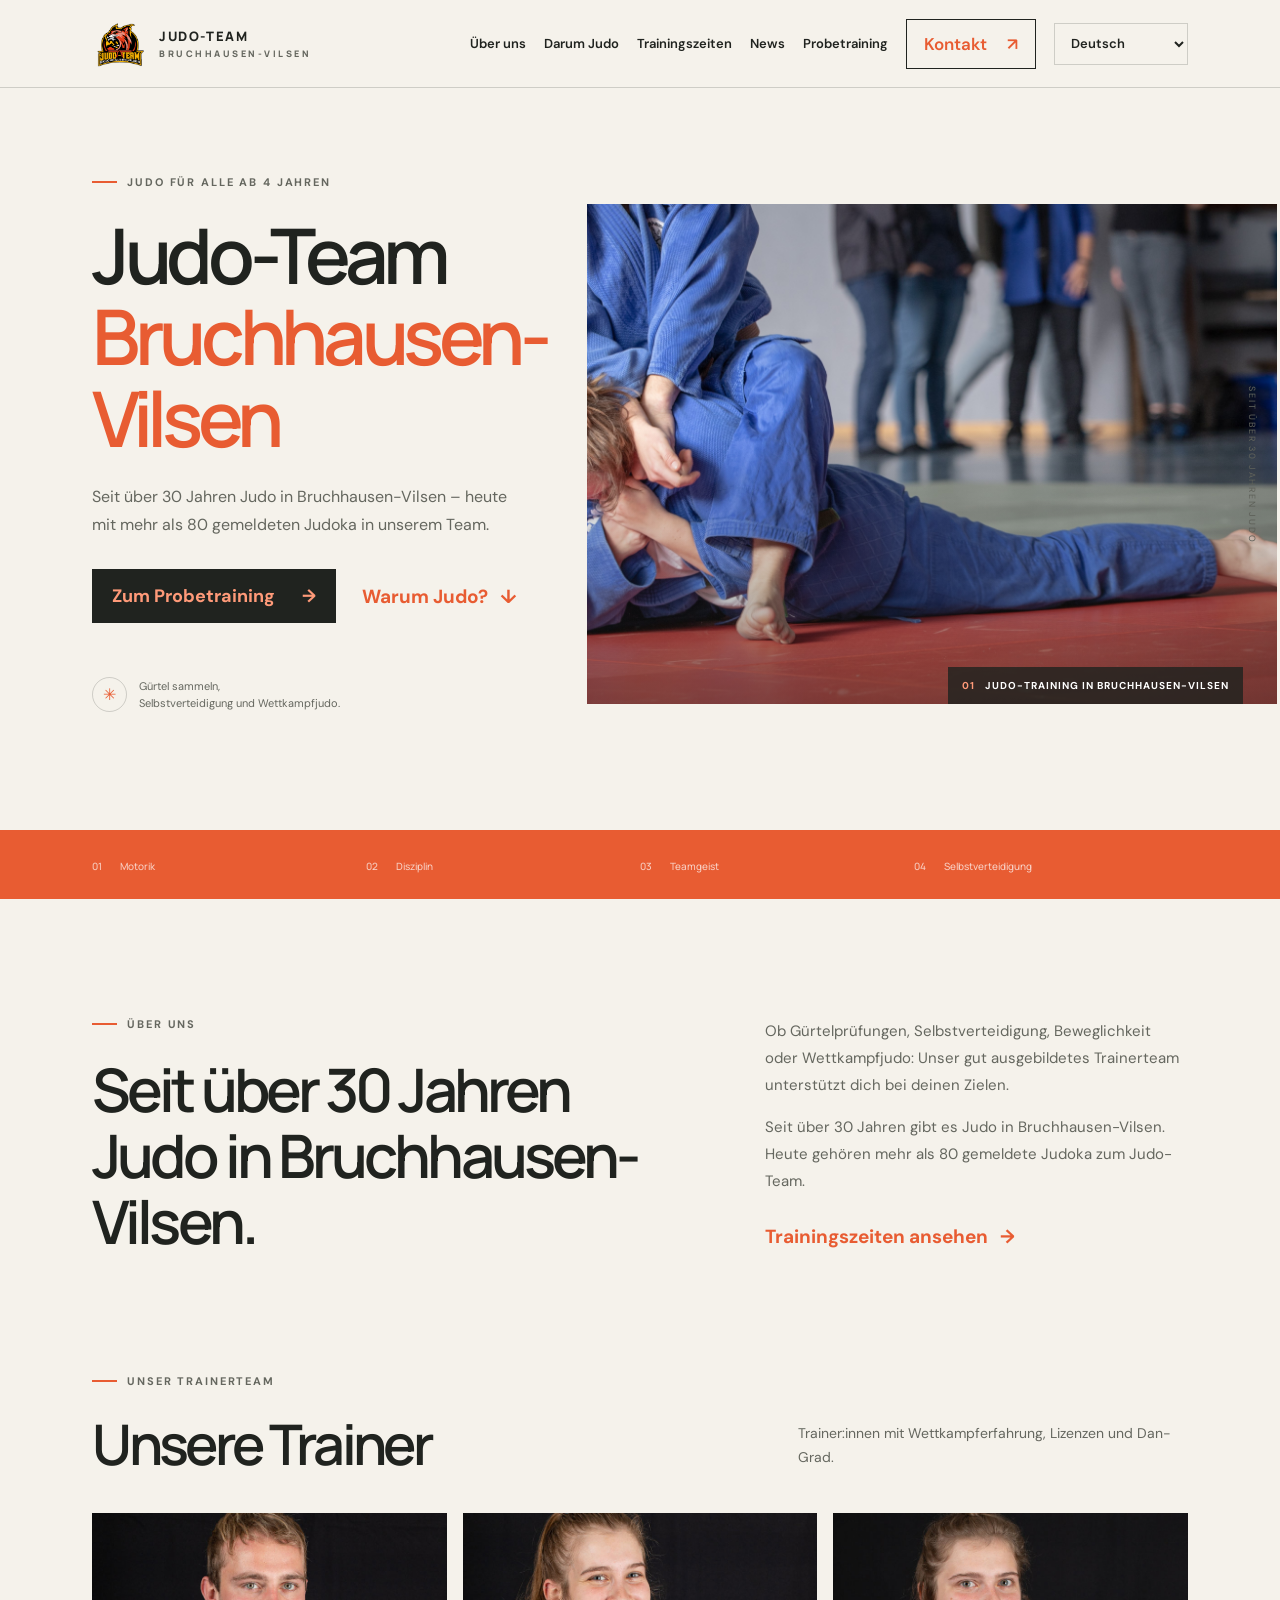
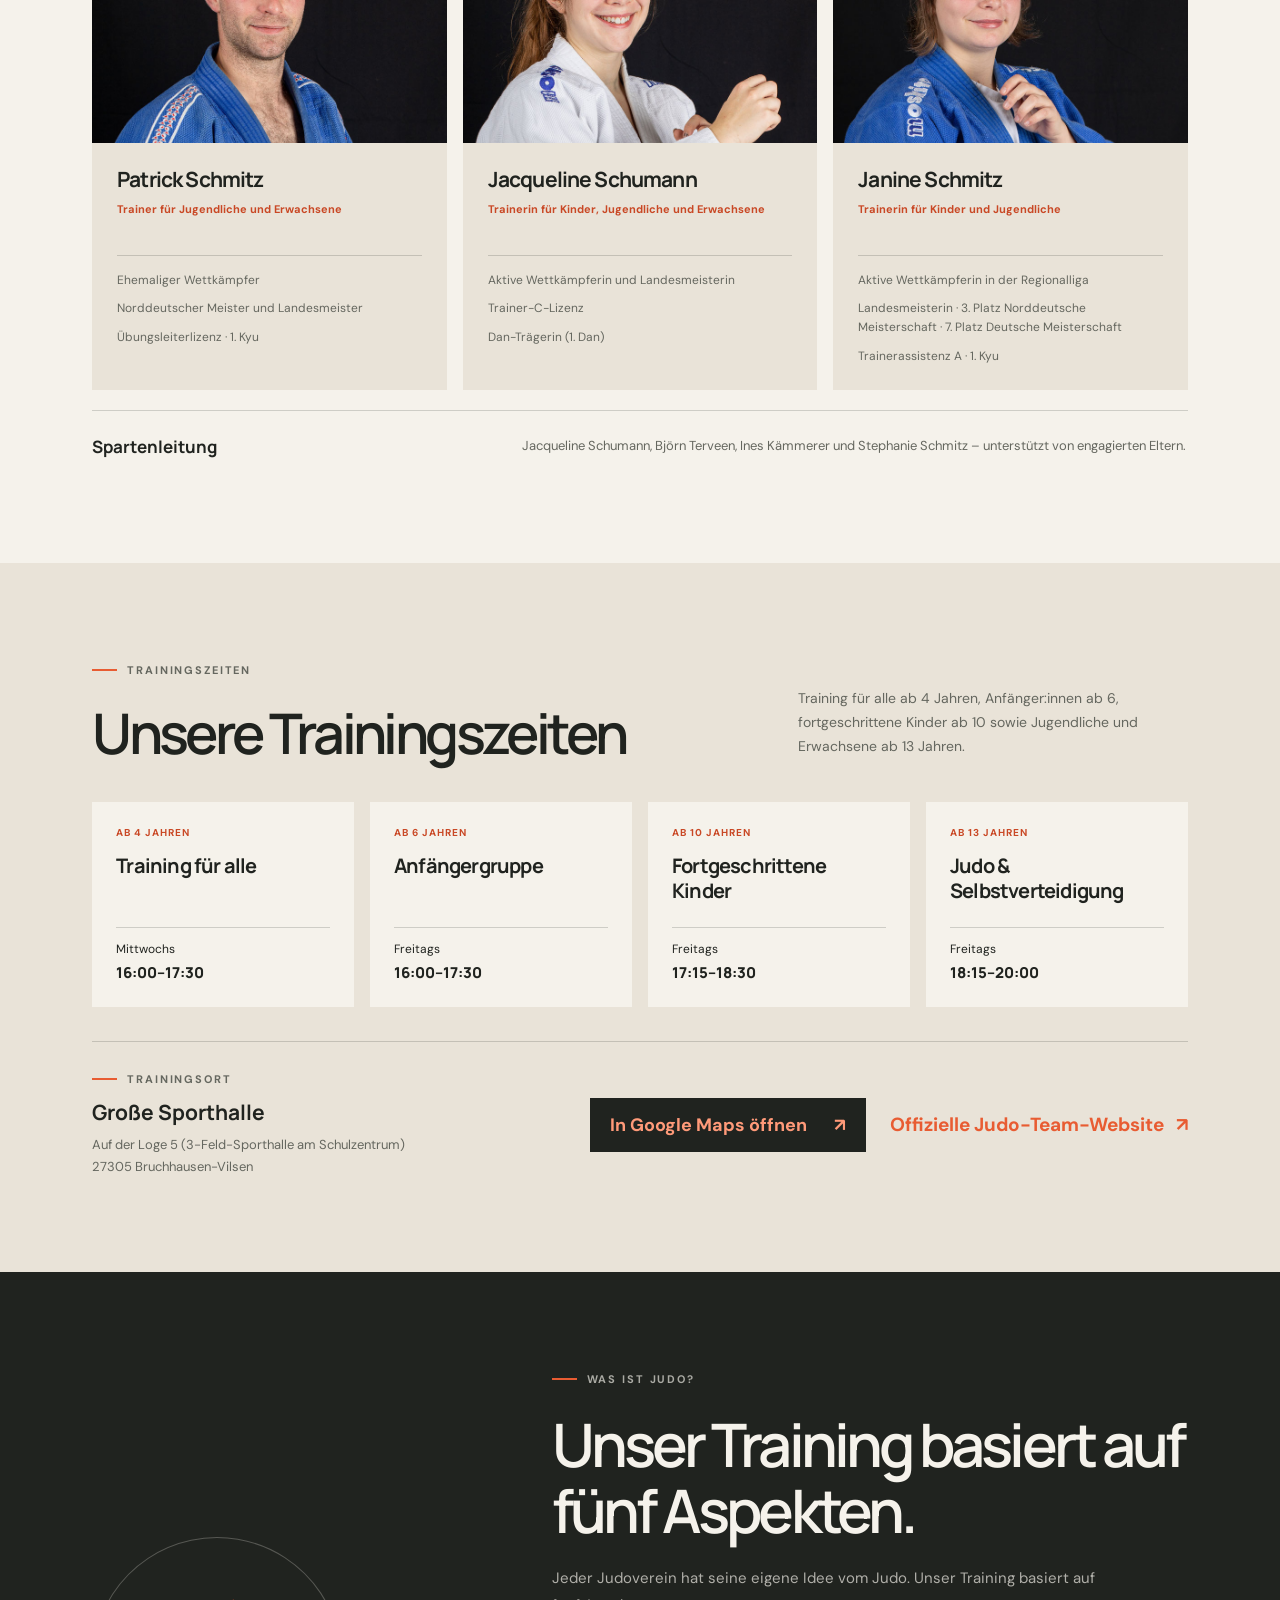
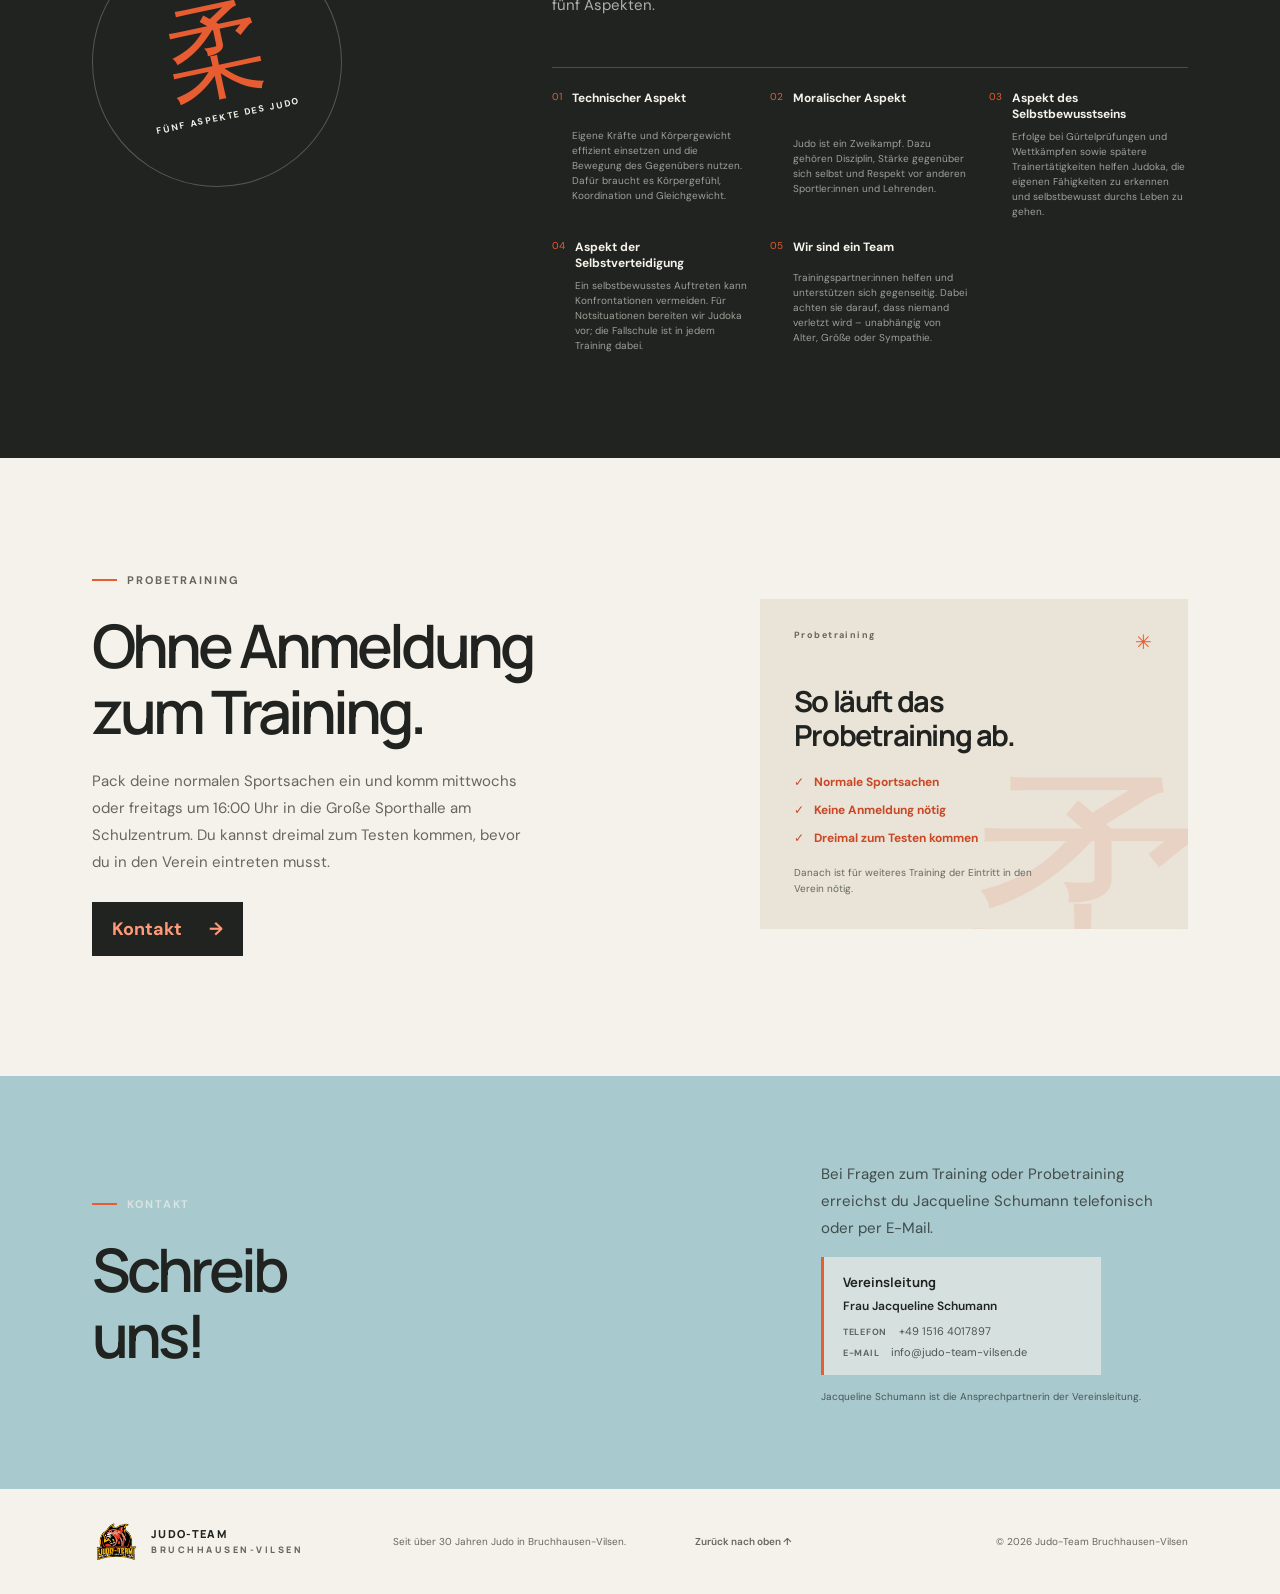
==== index.html @ 5ea858f8 "Rename navigation item to News Keep the page heading as Turnierergebnisse and use translated News la" ====
<!doctype html>
<html lang="de">
  <head>
    <meta charset="utf-8">
    <meta name="viewport" content="width=device-width, initial-scale=1">
    <meta name="theme-color" content="#f5f2eb">
    <meta
      name="description"
      content="Judo-Team Bruchhausen-Vilsen: Seit über 30 Jahren Judo, mehr als 80 gemeldete Judoka und Training ab 4 Jahren."
      data-i18n-content="pageDescription"
    >
    <title data-i18n="pageTitle">Judo-Team Bruchhausen-Vilsen</title>
    <link rel="preconnect" href="https://fonts.googleapis.com">
    <link rel="preconnect" href="https://fonts.gstatic.com" crossorigin>
    <link
      href="https://fonts.googleapis.com/css2?family=DM+Sans:wght@400;500;600;700&family=Manrope:wght@400;500;600;700;800&display=swap"
      rel="stylesheet"
    >
    <link rel="stylesheet" href="styles.css">
    <script src="script.js" defer></script>
  </head>
  <body>
    <header class="site-header">
      <a class="brand" href="#start" aria-label="Judo-Team Bruchhausen-Vilsen – Startseite" data-i18n-aria-label="brandHome">
        <img class="brand-logo" src="assets/club-logo.png" alt="" width="56" height="56">
        <span class="brand-name">JUDO-TEAM <span>BRUCHHAUSEN-VILSEN</span></span>
      </a>

      <button
        class="menu-toggle"
        type="button"
        aria-expanded="false"
        aria-controls="primary-navigation"
      >
        <span class="sr-only" data-i18n="menuOpen">Menü öffnen</span>
        <span></span>
        <span></span>
      </button>

      <nav class="navigation" id="primary-navigation" aria-label="Hauptnavigation" data-i18n-aria-label="navLabel">
        <a href="#verein" data-i18n="navClub">Über uns</a>
        <a href="#judo" data-i18n="navJudo">Darum Judo</a>
        <a href="#training" data-i18n="navTraining">Trainingszeiten</a>
        <a href="turnierergebnisse.html" data-i18n="navResults">News</a>
        <a href="#mitmachen" data-i18n="navTry">Probetraining</a>
        <a class="nav-cta" href="#kontakt"><span data-i18n="navContact">Kontakt</span> <span aria-hidden="true">↗</span></a>
        <label class="language-picker">
          <span class="sr-only" data-i18n="languageSelector">Sprache auswählen</span>
          <select id="language-selector" aria-label="Sprache auswählen" data-i18n-aria-label="languageSelector">
            <option value="de">Deutsch</option>
            <option value="en">English</option>
            <option value="ru">Русский</option>
            <option value="uk">Українська</option>
          </select>
        </label>
      </nav>
    </header>

    <main>
      <section class="hero" id="start">
        <div class="hero-copy">
          <p class="eyebrow"><span></span><span data-i18n="heroEyebrow">Judo für alle ab 4 Jahren</span></p>
          <h1><span class="hero-title-line" data-i18n="heroTitleFirst">Judo-Team</span><br><span class="hero-accent" data-i18n="heroTitleSecond">Bruchhausen-Vilsen</span></h1>
          <p class="hero-description" data-i18n="heroDescription">
            Seit über 30 Jahren Judo in Bruchhausen-Vilsen – heute mit mehr als
            80 gemeldeten Judoka in unserem Team.
          </p>
          <div class="hero-actions">
            <a class="button button-dark" href="#mitmachen"><span data-i18n="heroJoin">Zum Probetraining</span> <span aria-hidden="true">→</span></a>
            <a class="text-link" href="#judo"><span data-i18n="heroLearn">Warum Judo?</span> <span aria-hidden="true">↓</span></a>
          </div>
          <div class="hero-note">
            <span class="note-icon" aria-hidden="true">✳</span>
            <p><span data-i18n="heroNoteFirst">Gürtel sammeln,</span><br><span data-i18n="heroNoteSecond">Selbstverteidigung und Wettkampfjudo.</span></p>
          </div>
        </div>

        <div class="hero-art">
          <img
            class="hero-photo"
            src="assets/hero-judo.jpg"
            alt="Zwei Judoka üben eine Bodentechnik auf der Matte."
            data-i18n-alt="heroPhotoAlt"
            width="2837"
            height="2047"
            fetchpriority="high"
          >
          <div class="art-caption"><span>01</span> <span data-i18n="heroCaption">Judo-Training in Bruchhausen-Vilsen</span></div>
        </div>
        <div class="hero-side-note" aria-hidden="true" data-i18n="heroSideNote">SEIT ÜBER 30 JAHREN JUDO</div>
      </section>

      <section class="values" aria-label="Trainingsschwerpunkte" data-i18n-aria-label="valuesLabel">
        <p><span>01</span> <span data-i18n="valueRespect">Motorik</span></p>
        <p><span>02</span> <span data-i18n="valueCourage">Disziplin</span></p>
        <p><span>03</span> <span data-i18n="valueTogether">Teamgeist</span></p>
        <p><span>04</span> <span data-i18n="valueMovement">Selbstverteidigung</span></p>
      </section>

      <section class="intro section-wrap" id="verein">
        <div>
          <p class="eyebrow"><span></span><span data-i18n="introEyebrow">Über uns</span></p>
          <h2><span data-i18n="introTitleFirst">Seit über 30 Jahren</span><br><span data-i18n="introTitleSecond">Judo in Bruchhausen-Vilsen.</span></h2>
        </div>
        <div class="intro-copy">
          <p data-i18n="introCopyFirst">
            Ob Gürtelprüfungen, Selbstverteidigung, Beweglichkeit oder
            Wettkampfjudo: Unser gut ausgebildetes Trainerteam unterstützt dich
            bei deinen Zielen.
          </p>
          <p data-i18n="introCopySecond">
            Seit über 30 Jahren gibt es Judo in Bruchhausen-Vilsen. Heute
            gehören mehr als 80 gemeldete Judoka zum Judo-Team.
          </p>
          <a class="text-link" href="#training"><span data-i18n="introJoin">Trainingszeiten ansehen</span> <span aria-hidden="true">→</span></a>
        </div>
      </section>

      <section class="team-section">
        <div class="section-wrap">
          <div class="team-heading">
            <div>
              <p class="eyebrow"><span></span><span data-i18n="teamEyebrow">Unser Trainerteam</span></p>
              <h2 data-i18n="teamTitle">Unsere Trainer</h2>
            </div>
            <p data-i18n="teamIntro">Trainer:innen mit Wettkampferfahrung, Lizenzen und Dan-Grad.</p>
          </div>
          <div class="trainer-grid">
            <article class="trainer-card">
              <img class="trainer-photo" src="assets/trainer-patrick.jpg" alt="" width="780" height="936" loading="lazy" decoding="async">
              <div class="trainer-card-copy">
                <h3>Patrick Schmitz</h3>
                <p class="trainer-role" data-i18n="patrickRole">Trainer für Jugendliche und Erwachsene</p>
                <ul>
                  <li data-i18n="patrickCredentialOne">Ehemaliger Wettkämpfer</li>
                  <li data-i18n="patrickCredentialTwo">Norddeutscher Meister und Landesmeister</li>
                  <li data-i18n="patrickCredentialThree">Übungsleiterlizenz · 1. Kyu</li>
                </ul>
              </div>
            </article>
            <article class="trainer-card">
              <img class="trainer-photo" src="assets/trainer-jacqueline.jpg" alt="" width="780" height="936" loading="lazy" decoding="async">
              <div class="trainer-card-copy">
                <h3>Jacqueline Schumann</h3>
                <p class="trainer-role" data-i18n="jacquelineRole">Trainerin für Kinder, Jugendliche und Erwachsene</p>
                <ul>
                  <li data-i18n="jacquelineCredentialOne">Aktive Wettkämpferin und Landesmeisterin</li>
                  <li data-i18n="jacquelineCredentialTwo">Trainer-C-Lizenz</li>
                  <li data-i18n="jacquelineCredentialThree">Dan-Trägerin (1. Dan)</li>
                </ul>
              </div>
            </article>
            <article class="trainer-card">
              <img class="trainer-photo" src="assets/trainer-janine.jpg" alt="" width="780" height="936" loading="lazy" decoding="async">
              <div class="trainer-card-copy">
                <h3>Janine Schmitz</h3>
                <p class="trainer-role" data-i18n="janineRole">Trainerin für Kinder und Jugendliche</p>
                <ul>
                  <li data-i18n="janineCredentialOne">Aktive Wettkämpferin in der Regionalliga</li>
                  <li data-i18n="janineCredentialTwo">Landesmeisterin · 3. Platz Norddeutsche Meisterschaft · 7. Platz Deutsche Meisterschaft</li>
                  <li data-i18n="janineCredentialThree">Trainerassistenz A · 1. Kyu</li>
                </ul>
              </div>
            </article>
          </div>
          <div class="leadership-block">
            <h3 data-i18n="leadershipTitle">Spartenleitung</h3>
            <p data-i18n="leadershipCopy">Jacqueline Schumann, Björn Terveen, Ines Kämmerer und Stephanie Schmitz – unterstützt von engagierten Eltern.</p>
          </div>
        </div>
      </section>

      <section class="training-section" id="training">
        <div class="section-wrap">
          <div class="training-heading">
            <div>
              <p class="eyebrow"><span></span><span data-i18n="trainingEyebrow">Trainingszeiten</span></p>
              <h2 data-i18n="trainingTitle">Unsere Trainingszeiten</h2>
            </div>
            <p data-i18n="trainingIntro">Training für alle ab 4 Jahren, Anfänger:innen ab 6, fortgeschrittene Kinder ab 10 sowie Jugendliche und Erwachsene ab 13 Jahren.</p>
          </div>

          <div class="training-grid">
            <article class="training-card">
              <p class="training-age" data-i18n="trainingAgeAll">Ab 4 Jahren</p>
              <h3 data-i18n="trainingGroupAll">Training für alle</h3>
              <div class="training-schedule"><span data-i18n="weekdayWednesday">Mittwochs</span><time datetime="16:00">16:00–17:30</time></div>
            </article>
            <article class="training-card">
              <p class="training-age" data-i18n="trainingAgeBeginners">Ab 6 Jahren</p>
              <h3 data-i18n="trainingGroupBeginners">Anfängergruppe</h3>
              <div class="training-schedule"><span data-i18n="weekdayFriday">Freitags</span><time datetime="16:00">16:00–17:30</time></div>
            </article>
            <article class="training-card">
              <p class="training-age" data-i18n="trainingAgeAdvanced">Ab 10 Jahren</p>
              <h3 data-i18n="trainingGroupAdvanced">Fortgeschrittene Kinder</h3>
              <div class="training-schedule"><span data-i18n="weekdayFriday">Freitags</span><time datetime="17:15">17:15–18:30</time></div>
            </article>
            <article class="training-card">
              <p class="training-age" data-i18n="trainingAgeAdults">Ab 13 Jahren</p>
              <h3 data-i18n="trainingGroupAdults">Judo & Selbstverteidigung</h3>
              <div class="training-schedule"><span data-i18n="weekdayFriday">Freitags</span><time datetime="18:15">18:15–20:00</time></div>
            </article>
          </div>

          <div class="training-location">
            <div class="location-copy">
              <p class="eyebrow"><span></span><span data-i18n="locationEyebrow">Trainingsort</span></p>
              <h3 data-i18n="locationName">Große Sporthalle</h3>
              <address>
                Auf der Loge 5 <span data-i18n="schoolCenter">(3-Feld-Sporthalle am Schulzentrum)</span><br>
                27305 Bruchhausen-Vilsen
              </address>
            </div>
            <div class="location-links">
              <a class="button button-dark" href="https://maps.app.goo.gl/mNsV6Jao2hLASN7o6" target="_blank" rel="noreferrer">
                <span data-i18n="mapLink">Route planen</span> <span aria-hidden="true">↗</span>
              </a>
              <a class="text-link" href="https://www.judo-team-vilsen.de/" target="_blank" rel="noreferrer">
                <span data-i18n="officialSiteLink">Mehr über unser Judo-Team</span> <span aria-hidden="true">↗</span>
              </a>
            </div>
          </div>
        </div>
      </section>

      <section class="judo-section" id="judo">
        <div class="section-wrap judo-layout">
          <div class="judo-stamp" aria-hidden="true">
            <span>柔</span>
            <small data-i18n="judoStamp">FÜNF ASPEKTE DES JUDO</small>
          </div>
          <div class="judo-copy">
            <p class="eyebrow eyebrow-light"><span></span><span data-i18n="judoEyebrow">Was ist Judo?</span></p>
            <h2><span data-i18n="judoTitleFirst">Unser Training basiert auf</span><br><span data-i18n="judoTitleSecond">fünf Aspekten.</span></h2>
            <p data-i18n="judoCopy">
              Jeder Judoverein hat seine eigene Idee vom Judo. Unser Training
              basiert auf fünf Aspekten.
            </p>
            <div class="judo-points">
              <div><span>01</span><strong data-i18n="pointTechniqueTitle">Technischer Aspekt</strong><small data-i18n="pointTechniqueCopy">Eigene Kräfte und Körpergewicht effizient einsetzen und die Bewegung des Gegenübers nutzen. Dafür braucht es Körpergefühl, Koordination und Gleichgewicht.</small></div>
              <div><span>02</span><strong data-i18n="pointValuesTitle">Moralischer Aspekt</strong><small data-i18n="pointValuesCopy">Judo ist ein Zweikampf. Dazu gehören Disziplin, Stärke gegenüber sich selbst und Respekt vor anderen Sportler:innen und Lehrenden.</small></div>
              <div><span>03</span><strong data-i18n="pointConfidenceTitle">Aspekt des Selbstbewusstseins</strong><small data-i18n="pointConfidenceCopy">Erfolge bei Gürtelprüfungen und Wettkämpfen sowie spätere Trainertätigkeiten helfen Judoka, die eigenen Fähigkeiten zu erkennen und selbstbewusst durchs Leben zu gehen.</small></div>
              <div><span>04</span><strong data-i18n="pointSafetyTitle">Aspekt der Selbstverteidigung</strong><small data-i18n="pointSafetyCopy">Ein selbstbewusstes Auftreten kann Konfrontationen vermeiden. Für Notsituationen bereiten wir Judoka vor; die Fallschule ist in jedem Training dabei.</small></div>
              <div><span>05</span><strong data-i18n="pointTeamTitle">Wir sind ein Team</strong><small data-i18n="pointTeamCopy">Trainingspartner:innen helfen und unterstützen sich gegenseitig. Dabei achten sie darauf, dass niemand verletzt wird – unabhängig von Alter, Größe oder Sympathie.</small></div>
            </div>
          </div>
        </div>
      </section>

      <section class="try-section section-wrap" id="mitmachen">
        <div class="try-copy">
          <p class="eyebrow"><span></span><span data-i18n="tryEyebrow">Probetraining</span></p>
          <h2><span data-i18n="tryTitleFirst">Ohne Anmeldung</span><br><span data-i18n="tryTitleSecond">zum Training.</span></h2>
          <p data-i18n="tryCopy">
            Pack deine normalen Sportsachen ein und komm mittwochs oder freitags
            um 16:00 Uhr in die Große Sporthalle am Schulzentrum. Du kannst
            dreimal zum Testen kommen, bevor du in den Verein eintreten musst.
          </p>
          <a class="button button-dark" href="#kontakt"><span data-i18n="tryContact">Kontakt</span> <span aria-hidden="true">→</span></a>
        </div>
        <div class="try-card">
          <div class="card-topline"><span data-i18n="cardKicker">Probetraining</span><span>✳</span></div>
          <h3><span data-i18n="cardTitleFirst">So funktioniert</span><br><span data-i18n="cardTitleSecond">das Probetraining</span></h3>
          <ul>
            <li><span>✓</span> <span data-i18n="cardItemOne">Normale Sportsachen</span></li>
            <li><span>✓</span> <span data-i18n="cardItemTwo">Keine Anmeldung nötig</span></li>
            <li><span>✓</span> <span data-i18n="cardItemThree">Dreimal zum Testen kommen</span></li>
          </ul>
          <p data-i18n="cardCopy">Danach ist für weiteres Training der Eintritt in den Verein nötig.</p>
          <span class="card-decoration" aria-hidden="true">柔</span>
        </div>
      </section>

      <section class="contact-section" id="kontakt">
        <div class="section-wrap contact-layout">
          <div>
          <p class="eyebrow eyebrow-light"><span></span><span data-i18n="contactEyebrow">Kontakt</span></p>
          <h2><span data-i18n="contactTitleFirst">Schreib</span><br><span data-i18n="contactTitleSecond">uns!</span></h2>
          </div>
          <div class="contact-copy">
            <p data-i18n="contactCopy">
            Bei Fragen zum Training oder Probetraining erreichst du Jacqueline
            Schumann telefonisch oder per E-Mail.
            </p>
            <div class="contact-details">
              <strong data-i18n="contactDetailsTitle">Vereinsleitung</strong>
              <span class="contact-person" data-i18n="contactPerson">Frau Jacqueline Schumann</span>
              <a class="contact-method" href="tel:+4915164017897">
                <span class="contact-label" data-i18n="phoneLabel">Telefon</span>
                <span class="contact-value">+49 1516 4017897</span>
              </a>
              <a class="contact-method" href="mailto:info@judo-team-vilsen.de">
                <span class="contact-label" data-i18n="emailLabel">E-Mail</span>
                <span class="contact-value">info@judo-team-vilsen.de</span>
              </a>
            </div>
            <small data-i18n="contactNote">Jacqueline Schumann ist die Ansprechpartnerin der Vereinsleitung.</small>
          </div>
        </div>
      </section>
    </main>

    <footer class="site-footer">
      <a class="brand footer-brand" href="#start">
        <img class="brand-logo" src="assets/club-logo.png" alt="" width="56" height="56">
        <span class="brand-name">JUDO-TEAM <span>BRUCHHAUSEN-VILSEN</span></span>
      </a>
      <p data-i18n="footerTagline">Seit über 30 Jahren Judo in Bruchhausen-Vilsen.</p>
      <a href="#start" class="back-to-top"><span data-i18n="backToTop">Zurück nach oben</span> ↑</a>
      <small>© <span id="current-year"></span> Judo-Team Bruchhausen-Vilsen</small>
    </footer>
  </body>
</html>
---- styles.css ----
:root {
  color-scheme: light;
  --paper: #f5f2eb;
  --ink: #20231f;
  --muted: #65675f;
  --orange: #e85c32;
  --orange-dark: #c94825;
  --blue: #a8c9cd;
  --line: rgba(32, 35, 31, 0.18);
  font-family: "DM Sans", sans-serif;
  font-synthesis: none;
  text-rendering: optimizeLegibility;
}

* {
  box-sizing: border-box;
}

html {
  scroll-behavior: smooth;
}

body {
  margin: 0;
  background: var(--paper);
  color: var(--ink);
}

a {
  color: inherit;
  text-decoration: none;
}

button {
  font: inherit;
}

.sr-only {
  position: absolute;
  width: 1px;
  height: 1px;
  padding: 0;
  margin: -1px;
  overflow: hidden;
  clip: rect(0, 0, 0, 0);
  white-space: nowrap;
  border: 0;
}

.site-header {
  position: relative;
  z-index: 5;
  display: flex;
  align-items: center;
  justify-content: space-between;
  min-height: 88px;
  padding: 0 7.2%;
  border-bottom: 1px solid var(--line);
}

.brand {
  display: inline-flex;
  align-items: center;
  gap: 11px;
}

.brand-logo {
  display: block;
  width: 56px;
  height: 56px;
  object-fit: contain;
}

.brand-name {
  font-family: "Manrope", sans-serif;
  font-size: 13px;
  font-weight: 800;
  letter-spacing: 0.12em;
}

.brand-name span {
  display: block;
  margin-top: 2px;
  color: var(--muted);
  font-size: 9px;
  letter-spacing: 0.28em;
}

.navigation {
  display: flex;
  align-items: center;
  gap: clamp(8px, 1.4vw, 24px);
  font-size: 13px;
  font-weight: 600;
}

.language-picker {
  display: inline-flex;
}

.language-picker select {
  min-height: 42px;
  padding: 0 30px 0 12px;
  border: 1px solid var(--line);
  border-radius: 0;
  background: transparent;
  color: var(--ink);
  font: inherit;
  cursor: pointer;
}

.navigation > a:not(.nav-cta):hover,
.text-link:hover,
.back-to-top:hover {
  color: var(--orange-dark);
}

.nav-cta {
  display: inline-flex;
  align-items: center;
  gap: 20px;
  padding: 13px 17px;
  border: 1px solid var(--ink);
}

.nav-cta span {
  color: var(--orange);
  font-size: 17px;
}

.menu-toggle {
  display: none;
}

.hero {
  position: relative;
  display: grid;
  grid-template-columns: 0.94fr 1.06fr;
  min-height: 650px;
  padding: 67px 7.2% 78px;
  overflow: hidden;
}

.hero-copy {
  z-index: 1;
  align-self: center;
  padding: 20px 0 40px;
}

.eyebrow {
  display: flex;
  align-items: center;
  gap: 10px;
  margin: 0 0 25px;
  color: var(--muted);
  font-size: 11px;
  font-weight: 700;
  letter-spacing: 0.17em;
  text-transform: uppercase;
}

.eyebrow > span:first-child {
  width: 25px;
  height: 2px;
  background: var(--orange);
}

h1,
h2,
h3,
p {
  margin-top: 0;
}

h1,
h2,
h3 {
  font-family: "Manrope", sans-serif;
}

h1 {
  max-width: 650px;
  margin-bottom: 25px;
  font-size: clamp(47px, 6vw, 78px);
  font-weight: 600;
  letter-spacing: -0.07em;
  line-height: 1.06;
}

h1 .hero-accent {
  color: var(--orange);
}

.hero-description {
  max-width: 430px;
  margin-bottom: 30px;
  color: var(--muted);
  font-size: 16px;
  line-height: 1.75;
}

.hero-actions {
  display: flex;
  align-items: center;
  gap: 26px;
}

.button {
  display: inline-flex;
  min-height: 54px;
  align-items: center;
  justify-content: center;
  gap: 27px;
  padding: 0 20px;
  font-size: 13px;
  font-weight: 700;
  transition: background 160ms ease, transform 160ms ease;
}

.button:hover {
  transform: translateY(-2px);
}

.button-dark {
  background: var(--ink);
  color: white;
}

.button-dark:hover {
  background: var(--orange-dark);
}

.button span {
  color: #ff9a79;
  font-size: 18px;
}

.text-link {
  display: inline-flex;
  align-items: center;
  gap: 12px;
  font-size: 13px;
  font-weight: 700;
}

.text-link span {
  color: var(--orange);
  font-size: 19px;
}

.hero-note {
  display: flex;
  align-items: center;
  gap: 12px;
  margin-top: 54px;
}

.note-icon {
  display: grid;
  width: 35px;
  height: 35px;
  place-items: center;
  border: 1px solid var(--line);
  border-radius: 50%;
  color: var(--orange);
}

.hero-note p {
  margin: 0;
  color: var(--muted);
  font-size: 11px;
  line-height: 1.5;
}

.hero-art {
  position: relative;
  min-height: 500px;
  align-self: center;
  margin: 0 -7vw 0 -20px;
}

.hero-photo {
  position: absolute;
  inset: 0;
  z-index: 0;
  width: 100%;
  height: 100%;
  object-fit: cover;
  object-position: 46% center;
}

.hero-art::after {
  position: absolute;
  inset: 45% 0 0;
  z-index: 1;
  background: linear-gradient(0deg, rgba(32, 35, 31, 0.45), transparent);
  content: "";
  pointer-events: none;
}

.art-caption {
  position: absolute;
  bottom: 0;
  right: 5%;
  z-index: 2;
  display: flex;
  align-items: center;
  gap: 10px;
  padding: 12px 14px;
  background: rgba(32, 35, 31, 0.82);
  color: white;
  font-size: 10px;
  font-weight: 700;
  letter-spacing: 0.1em;
  text-transform: uppercase;
}

.art-caption span:first-child {
  color: #ff9a79;
}

.art-caption span:last-child {
  color: white;
}

.hero-side-note {
  position: absolute;
  top: 50%;
  right: 2.2%;
  color: var(--muted);
  font-size: 9px;
  letter-spacing: 0.2em;
  transform: rotate(90deg) translateX(50%);
  transform-origin: right center;
}

.values {
  display: grid;
  grid-template-columns: repeat(4, 1fr);
  padding: 25px 7.2%;
  background: var(--orange);
  color: white;
}

.values p {
  margin: 0;
  font-family: "Manrope", sans-serif;
  font-size: 14px;
  font-weight: 700;
}

.values span {
  margin-right: 15px;
  color: rgba(255, 255, 255, 0.7);
  font-size: 10px;
  font-weight: 500;
}

.section-wrap {
  width: min(100% - 14.4%, 1200px);
  margin: 0 auto;
}

.intro {
  display: grid;
  grid-template-columns: 1fr 0.75fr;
  gap: 10%;
  padding-top: 118px;
  padding-bottom: 120px;
}

h2 {
  margin-bottom: 0;
  font-size: clamp(38px, 5vw, 60px);
  font-weight: 600;
  letter-spacing: -0.065em;
  line-height: 1.1;
}

.intro-copy {
  align-self: end;
  padding-bottom: 5px;
}

.intro-copy p,
.judo-copy > p:not(.eyebrow),
.try-copy > p:not(.eyebrow),
.contact-copy > p {
  color: var(--muted);
  font-size: 15px;
  line-height: 1.8;
}

.intro-copy .text-link {
  margin-top: 14px;
}

.team-section {
  padding: 0 0 105px;
}

.team-heading,
.news-heading {
  display: flex;
  align-items: end;
  justify-content: space-between;
  gap: 40px;
  margin-bottom: 38px;
}

.team-heading h2,
.news-heading h2 {
  font-size: clamp(38px, 5vw, 56px);
}

.news-heading h1 {
  max-width: none;
  margin-bottom: 0;
  font-size: clamp(38px, 5vw, 56px);
  line-height: 1.08;
}

.team-heading > p,
.news-heading > p {
  max-width: 390px;
  margin-bottom: 5px;
  color: var(--muted);
  font-size: 14px;
  line-height: 1.7;
}

.trainer-grid {
  display: grid;
  grid-template-columns: repeat(3, minmax(0, 1fr));
  gap: 16px;
}

.trainer-card {
  display: flex;
  flex-direction: column;
  overflow: hidden;
  background: #e9e3d8;
}

.trainer-photo {
  display: block;
  width: 100%;
  height: 230px;
  object-fit: cover;
  object-position: center top;
}

.trainer-card-copy {
  flex: 1;
  padding: 22px 25px 25px;
}

.trainer-card h3 {
  margin-bottom: 8px;
  font-size: 21px;
  letter-spacing: -0.04em;
}

.trainer-role {
  min-height: 36px;
  margin-bottom: 18px;
  color: var(--orange-dark);
  font-size: 11px;
  font-weight: 700;
  line-height: 1.55;
}

.trainer-card ul {
  display: grid;
  gap: 10px;
  margin: 0;
  padding: 15px 0 0;
  border-top: 1px solid var(--line);
  list-style: none;
}

.trainer-card li {
  color: var(--muted);
  font-size: 12px;
  line-height: 1.55;
}

.leadership-block {
  display: grid;
  grid-template-columns: 0.6fr 1fr;
  gap: 30px;
  margin-top: 20px;
  padding: 24px 0 0;
  border-top: 1px solid var(--line);
}

.leadership-block h3 {
  margin: 0;
  font-size: 17px;
}

.leadership-block p {
  margin: 0;
  color: var(--muted);
  font-size: 13px;
  line-height: 1.7;
}

.training-section {
  padding: 100px 0 94px;
  background: #e9e3d8;
}

.training-heading {
  display: flex;
  align-items: end;
  justify-content: space-between;
  gap: 40px;
  margin-bottom: 38px;
}

.training-heading h2 {
  font-size: clamp(38px, 5vw, 56px);
}

.training-heading > p {
  max-width: 390px;
  margin-bottom: 5px;
  color: var(--muted);
  font-size: 14px;
  line-height: 1.7;
}

.training-grid {
  display: grid;
  grid-template-columns: repeat(4, minmax(0, 1fr));
  gap: 16px;
}

.training-card {
  display: flex;
  min-height: 205px;
  flex-direction: column;
  padding: 24px;
  background: var(--paper);
}

.training-age {
  margin-bottom: 14px;
  color: var(--orange-dark);
  font-size: 10px;
  font-weight: 700;
  letter-spacing: 0.1em;
  text-transform: uppercase;
}

.training-card h3 {
  margin-bottom: 22px;
  font-size: 20px;
  letter-spacing: -0.04em;
  line-height: 1.25;
}

.training-schedule {
  display: grid;
  gap: 5px;
  margin-top: auto;
  padding-top: 13px;
  border-top: 1px solid var(--line);
  font-size: 12px;
}

.training-schedule time {
  font-family: "Manrope", sans-serif;
  font-size: 15px;
  font-weight: 800;
}

.training-location {
  display: grid;
  grid-template-columns: 1fr auto;
  gap: 24px;
  align-items: center;
  margin-top: 34px;
  padding-top: 30px;
  border-top: 1px solid var(--line);
}

.location-copy .eyebrow {
  margin-bottom: 12px;
}

.location-copy h3 {
  margin-bottom: 8px;
  font-size: 21px;
}

.location-copy address {
  color: var(--muted);
  font-size: 13px;
  font-style: normal;
  line-height: 1.7;
}

.location-links {
  display: flex;
  flex-wrap: wrap;
  align-items: center;
  gap: 24px;
}

.judo-section {
  padding: 100px 0 105px;
  background: var(--ink);
  color: var(--paper);
}

.judo-layout {
  display: grid;
  grid-template-columns: 0.55fr 1fr;
  gap: 10%;
  align-items: center;
}

.eyebrow-light {
  color: rgba(245, 242, 235, 0.65);
}

.judo-stamp {
  display: flex;
  width: 250px;
  height: 250px;
  flex-direction: column;
  align-items: center;
  justify-content: center;
  border: 1px solid rgba(245, 242, 235, 0.25);
  border-radius: 50%;
  color: var(--orange);
  transform: rotate(-12deg);
}

.judo-stamp span {
  font-size: 100px;
  line-height: 1;
}

.judo-stamp small {
  margin-top: 10px;
  color: var(--paper);
  font-size: 9px;
  font-weight: 700;
  letter-spacing: 0.2em;
}

.judo-copy h2 {
  margin-bottom: 22px;
}

.judo-copy > p:not(.eyebrow) {
  max-width: 570px;
  color: rgba(245, 242, 235, 0.68);
}

.judo-points {
  display: grid;
  grid-template-columns: repeat(3, 1fr);
  gap: 20px;
  margin-top: 48px;
  padding-top: 22px;
  border-top: 1px solid rgba(245, 242, 235, 0.2);
}

.judo-points div {
  display: grid;
  grid-template-columns: auto 1fr;
  gap: 7px 10px;
}

.judo-points span {
  grid-row: span 2;
  color: var(--orange);
  font-size: 10px;
}

.judo-points strong {
  font-size: 12px;
}

.judo-points small {
  color: rgba(245, 242, 235, 0.6);
  font-size: 10px;
  line-height: 1.5;
}

.news-section {
  padding: 90px 0 100px;
  background: #e9e3d8;
}

.news-grid {
  display: grid;
  grid-template-columns: repeat(3, minmax(0, 1fr));
  gap: 16px;
}

.news-card {
  overflow: hidden;
  background: var(--paper);
}

.news-photo {
  display: block;
  width: 100%;
  aspect-ratio: 16 / 9;
  object-fit: cover;
}

.news-card time {
  display: block;
  margin: 20px 24px 13px;
  color: var(--orange-dark);
  font-size: 10px;
  font-weight: 700;
  letter-spacing: 0.1em;
}

.news-card h2,
.news-card h3 {
  margin: 0 24px 12px;
  font-size: 18px;
  letter-spacing: -0.035em;
  line-height: 1.3;
}

.news-card p {
  margin: 0 24px 24px;
  color: var(--muted);
  font-size: 12px;
  line-height: 1.7;
}

.try-section {
  display: grid;
  grid-template-columns: 1fr 0.85fr;
  gap: 15%;
  align-items: center;
  padding-top: 115px;
  padding-bottom: 120px;
}

.try-copy > p:not(.eyebrow) {
  max-width: 450px;
  margin: 24px 0 26px;
}

.try-card {
  position: relative;
  min-height: 330px;
  padding: 30px 34px;
  overflow: hidden;
  background: #e9e3d8;
}

.card-topline {
  display: flex;
  justify-content: space-between;
  color: var(--muted);
  font-size: 9px;
  font-weight: 700;
  letter-spacing: 0.16em;
}

.card-topline span:last-child {
  color: var(--orange);
  font-size: 20px;
}

.try-card h3 {
  position: relative;
  z-index: 1;
  margin: 30px 0 22px;
  font-size: 29px;
  letter-spacing: -0.05em;
  line-height: 1.15;
}

.try-card ul {
  position: relative;
  z-index: 1;
  display: grid;
  gap: 12px;
  margin: 0 0 19px;
  padding: 0;
  list-style: none;
  font-size: 12px;
}

.try-card li {
  display: flex;
  align-items: center;
  gap: 10px;
}

.try-card li span {
  color: var(--orange-dark);
  font-weight: 700;
}

.try-card > p {
  position: relative;
  z-index: 1;
  max-width: 270px;
  margin-bottom: 0;
  color: var(--muted);
  font-size: 10px;
  line-height: 1.6;
}

.card-decoration {
  position: absolute;
  right: -25px;
  bottom: -90px;
  color: rgba(232, 92, 50, 0.12);
  font-size: 250px;
  line-height: 1;
}

.contact-section {
  padding: 85px 0;
  background: var(--blue);
}

.contact-layout {
  display: grid;
  grid-template-columns: 1fr 0.65fr;
  gap: 15%;
  align-items: center;
}

.contact-copy > p {
  color: rgba(32, 35, 31, 0.75);
}

.contact-details {
  display: grid;
  gap: 7px;
  width: fit-content;
  min-width: min(100%, 280px);
  padding: 16px 19px;
  border-left: 3px solid var(--orange);
  background: rgba(245, 242, 235, 0.6);
}

.contact-details strong {
  font-family: "Manrope", sans-serif;
  font-size: 13px;
}

.contact-details .contact-person {
  margin-bottom: 3px;
  color: var(--ink);
  font-size: 12px;
  font-weight: 600;
}

.contact-method {
  display: flex;
  align-items: baseline;
  gap: 12px;
  font-size: 11px;
}

.contact-method:hover {
  color: var(--orange-dark);
}

.contact-details .contact-label {
  color: rgba(32, 35, 31, 0.65);
  font-size: 9px;
  font-weight: 700;
  letter-spacing: 0.08em;
  text-transform: uppercase;
}

.contact-details .contact-value {
  color: rgba(32, 35, 31, 0.75);
  font-size: 11px;
}

.contact-copy small {
  display: block;
  margin-top: 14px;
  color: rgba(32, 35, 31, 0.7);
  font-size: 10px;
  line-height: 1.5;
}

.site-footer {
  display: grid;
  grid-template-columns: 1fr 1fr 1fr auto;
  align-items: center;
  gap: 20px;
  min-height: 105px;
  padding: 20px 7.2%;
}

.footer-brand .brand-logo {
  width: 48px;
  height: 48px;
}

.footer-brand .brand-name {
  font-size: 11px;
}

.site-footer > p,
.site-footer > small,
.back-to-top {
  margin: 0;
  color: var(--muted);
  font-size: 10px;
}

.site-footer > small {
  text-align: right;
}

.back-to-top {
  font-weight: 600;
}

:focus-visible {
  outline: 3px solid var(--orange);
  outline-offset: 4px;
}

@media (max-width: 900px) {
  .site-header {
    padding: 0 5%;
  }

  .hero {
    min-height: 560px;
    padding: 55px 5% 65px;
  }

  .hero-art {
    min-height: 430px;
  }

  .section-wrap {
    width: 90%;
  }

  .intro {
    gap: 6%;
  }

  .judo-layout {
    grid-template-columns: 0.4fr 1fr;
    gap: 7%;
  }

  .judo-stamp {
    width: 200px;
    height: 200px;
  }

  .try-section {
    gap: 8%;
  }

  .training-grid {
    grid-template-columns: repeat(2, minmax(0, 1fr));
  }

  .trainer-grid,
  .news-grid {
    grid-template-columns: repeat(2, minmax(0, 1fr));
  }
}

@media (max-width: 1000px) {
  .menu-toggle {
    display: grid;
    width: 42px;
    height: 42px;
    align-content: center;
    justify-items: center;
    gap: 6px;
    border: 1px solid var(--line);
    background: transparent;
    cursor: pointer;
  }

  .menu-toggle > span:not(.sr-only) {
    width: 17px;
    height: 1px;
    background: var(--ink);
  }

  .navigation {
    position: absolute;
    top: 100%;
    right: 0;
    left: 0;
    display: none;
    align-items: stretch;
    gap: 0;
    padding: 8px 5% 18px;
    border-bottom: 1px solid var(--line);
    background: var(--paper);
  }

  .navigation.is-open {
    display: flex;
    flex-direction: column;
  }

  .navigation > a:not(.nav-cta) {
    padding: 13px 0;
    border-bottom: 1px solid var(--line);
  }

  .language-picker {
    margin-top: 13px;
  }

  .language-picker select {
    width: 100%;
  }

  .nav-cta {
    justify-content: space-between;
    margin-top: 13px;
  }
}

@media (max-width: 700px) {
  .judo-layout {
    grid-template-columns: 1fr;
    gap: 35px;
  }

  .judo-stamp {
    width: 160px;
    height: 160px;
    margin: 0 auto;
  }

  .judo-stamp span {
    font-size: 72px;
  }

  .judo-points {
    grid-template-columns: repeat(2, minmax(0, 1fr));
  }
}

@media (max-width: 650px) {
  .site-header {
    min-height: 72px;
  }

  .hero {
    display: flex;
    min-height: auto;
    flex-direction: column;
    padding: 55px 6% 45px;
  }

  .hero-copy {
    padding: 0;
  }

  h1 {
    font-size: clamp(45px, 12vw, 68px);
  }

  .hero-description {
    max-width: 390px;
    font-size: 14px;
  }

  .hero-note {
    margin-top: 30px;
  }

  .hero-art {
    width: 100%;
    min-height: 340px;
    margin: 0;
  }

  .art-caption {
    right: 3%;
    font-size: 8px;
  }

  .hero-side-note {
    display: none;
  }

  .values {
    grid-template-columns: repeat(2, 1fr);
    gap: 17px 10px;
    padding: 23px 6%;
  }

  .values p {
    font-size: 12px;
  }

  .values span {
    margin-right: 8px;
  }

  .section-wrap {
    width: 88%;
  }

  .intro,
  .training-heading,
  .team-heading,
  .news-heading,
  .training-location,
  .judo-layout,
  .try-section,
  .contact-layout {
    grid-template-columns: 1fr;
    gap: 35px;
  }

  .training-heading {
    display: grid;
    margin-bottom: 28px;
  }

  .team-heading,
  .news-heading {
    display: grid;
    margin-bottom: 28px;
  }

  .team-section {
    padding-bottom: 75px;
  }

  .trainer-grid,
  .news-grid {
    grid-template-columns: 1fr;
  }

  .trainer-card {
    min-height: 0;
  }

  .leadership-block {
    grid-template-columns: 1fr;
    gap: 10px;
  }

  .news-section {
    padding: 72px 0;
  }

  .training-section {
    padding: 75px 0;
  }

  .training-grid {
    grid-template-columns: 1fr;
  }

  .training-card {
    min-height: 180px;
  }

  .training-location {
    margin-top: 28px;
  }

  .location-links {
    align-items: flex-start;
  }

  .intro {
    padding-top: 78px;
    padding-bottom: 78px;
  }

  h2 {
    font-size: clamp(39px, 10vw, 54px);
  }

  .intro-copy {
    max-width: 500px;
  }

  .judo-section {
    padding: 70px 0 75px;
  }

  .judo-stamp {
    width: 142px;
    height: 142px;
    margin: 0 auto;
  }

  .judo-stamp span {
    font-size: 62px;
  }

  .judo-stamp small {
    font-size: 7px;
  }

  .judo-points {
    grid-template-columns: repeat(2, minmax(0, 1fr));
    gap: 10px;
    margin-top: 35px;
  }

  .judo-points div {
    grid-template-columns: 1fr;
    gap: 6px;
  }

  .judo-points span {
    grid-row: auto;
  }

  .judo-points strong {
    font-size: 11px;
  }

  .judo-points small {
    font-size: 9px;
  }

  .try-section {
    padding-top: 78px;
    padding-bottom: 78px;
  }

  .try-card {
    min-height: 300px;
    padding: 25px;
  }

  .contact-section {
    padding: 68px 0;
  }

  .site-footer {
    grid-template-columns: 1fr 1fr;
    gap: 20px 10px;
    padding: 25px 6%;
  }

  .site-footer > p {
    text-align: right;
  }

  .site-footer > small {
    text-align: right;
  }
}

@media (prefers-reduced-motion: reduce) {
  html {
    scroll-behavior: auto;
  }

  *,
  *::before,
  *::after {
    transition-duration: 0.01ms !important;
  }
}
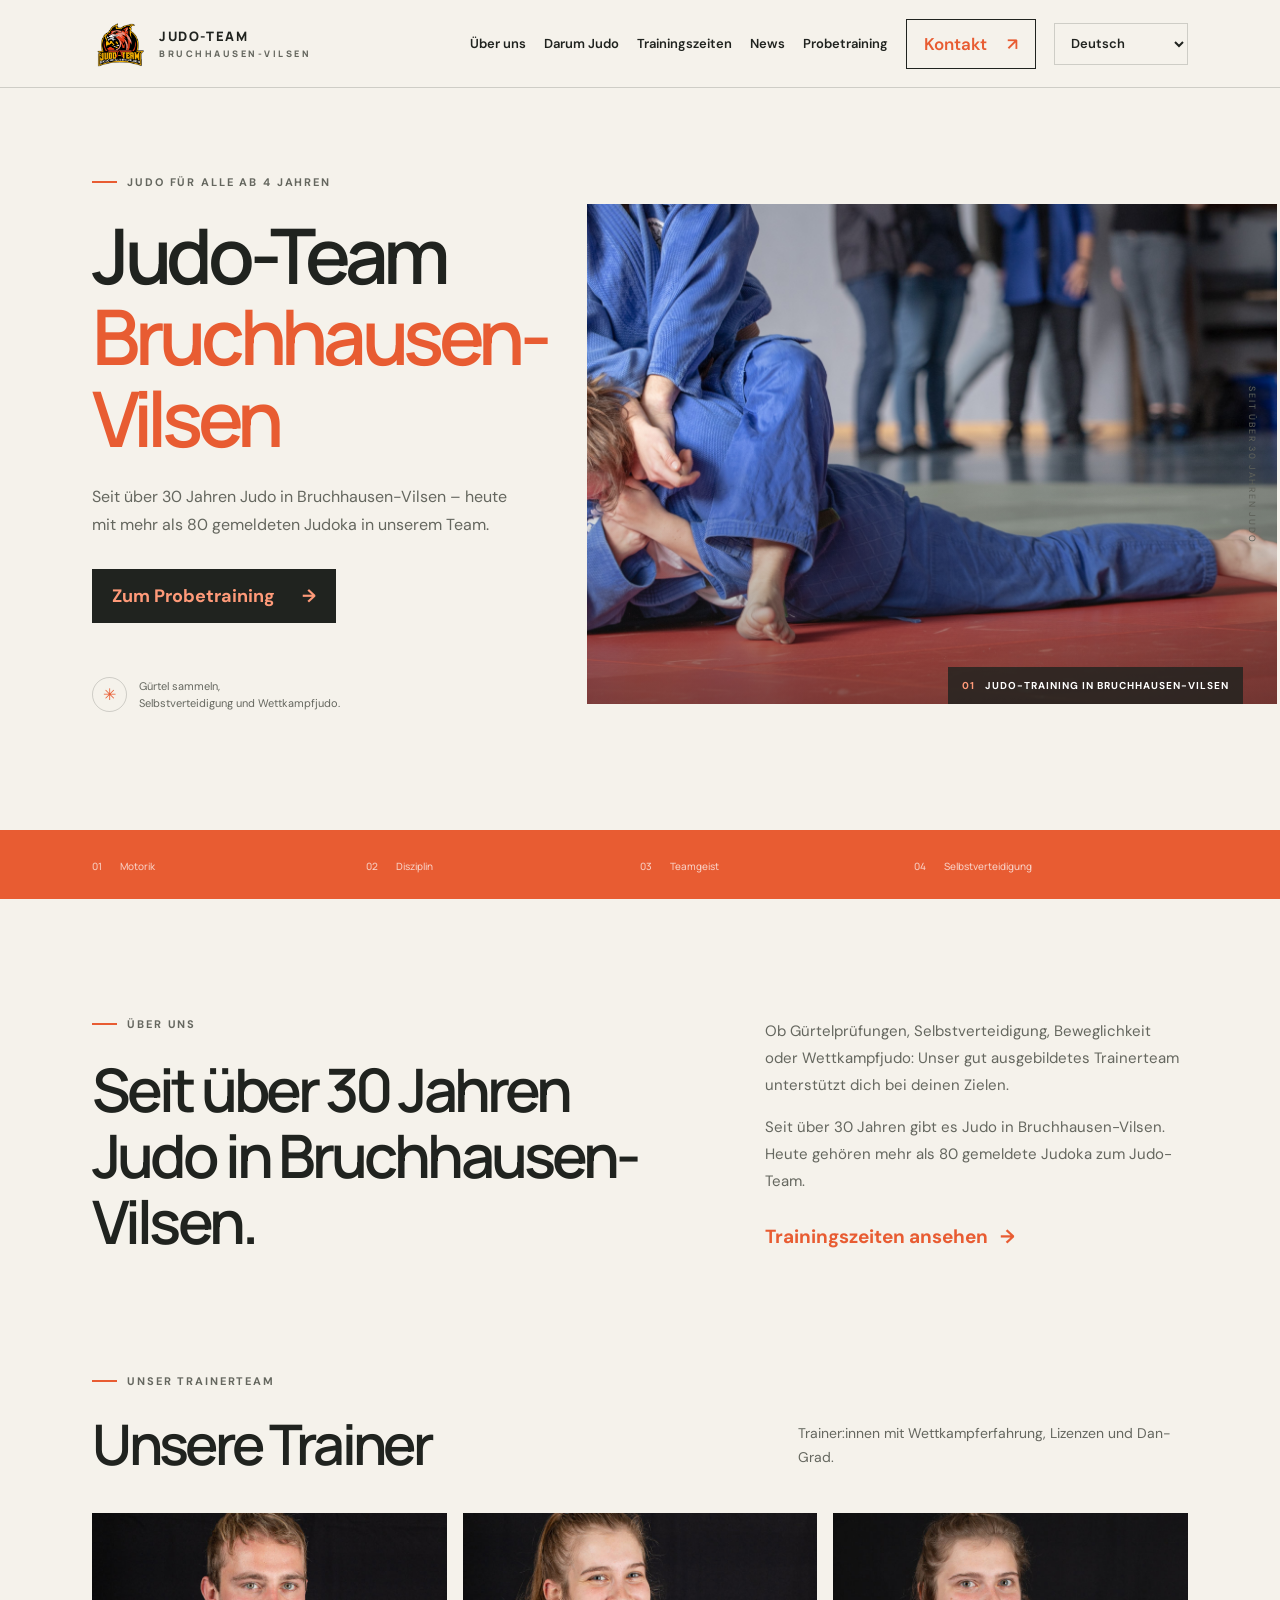
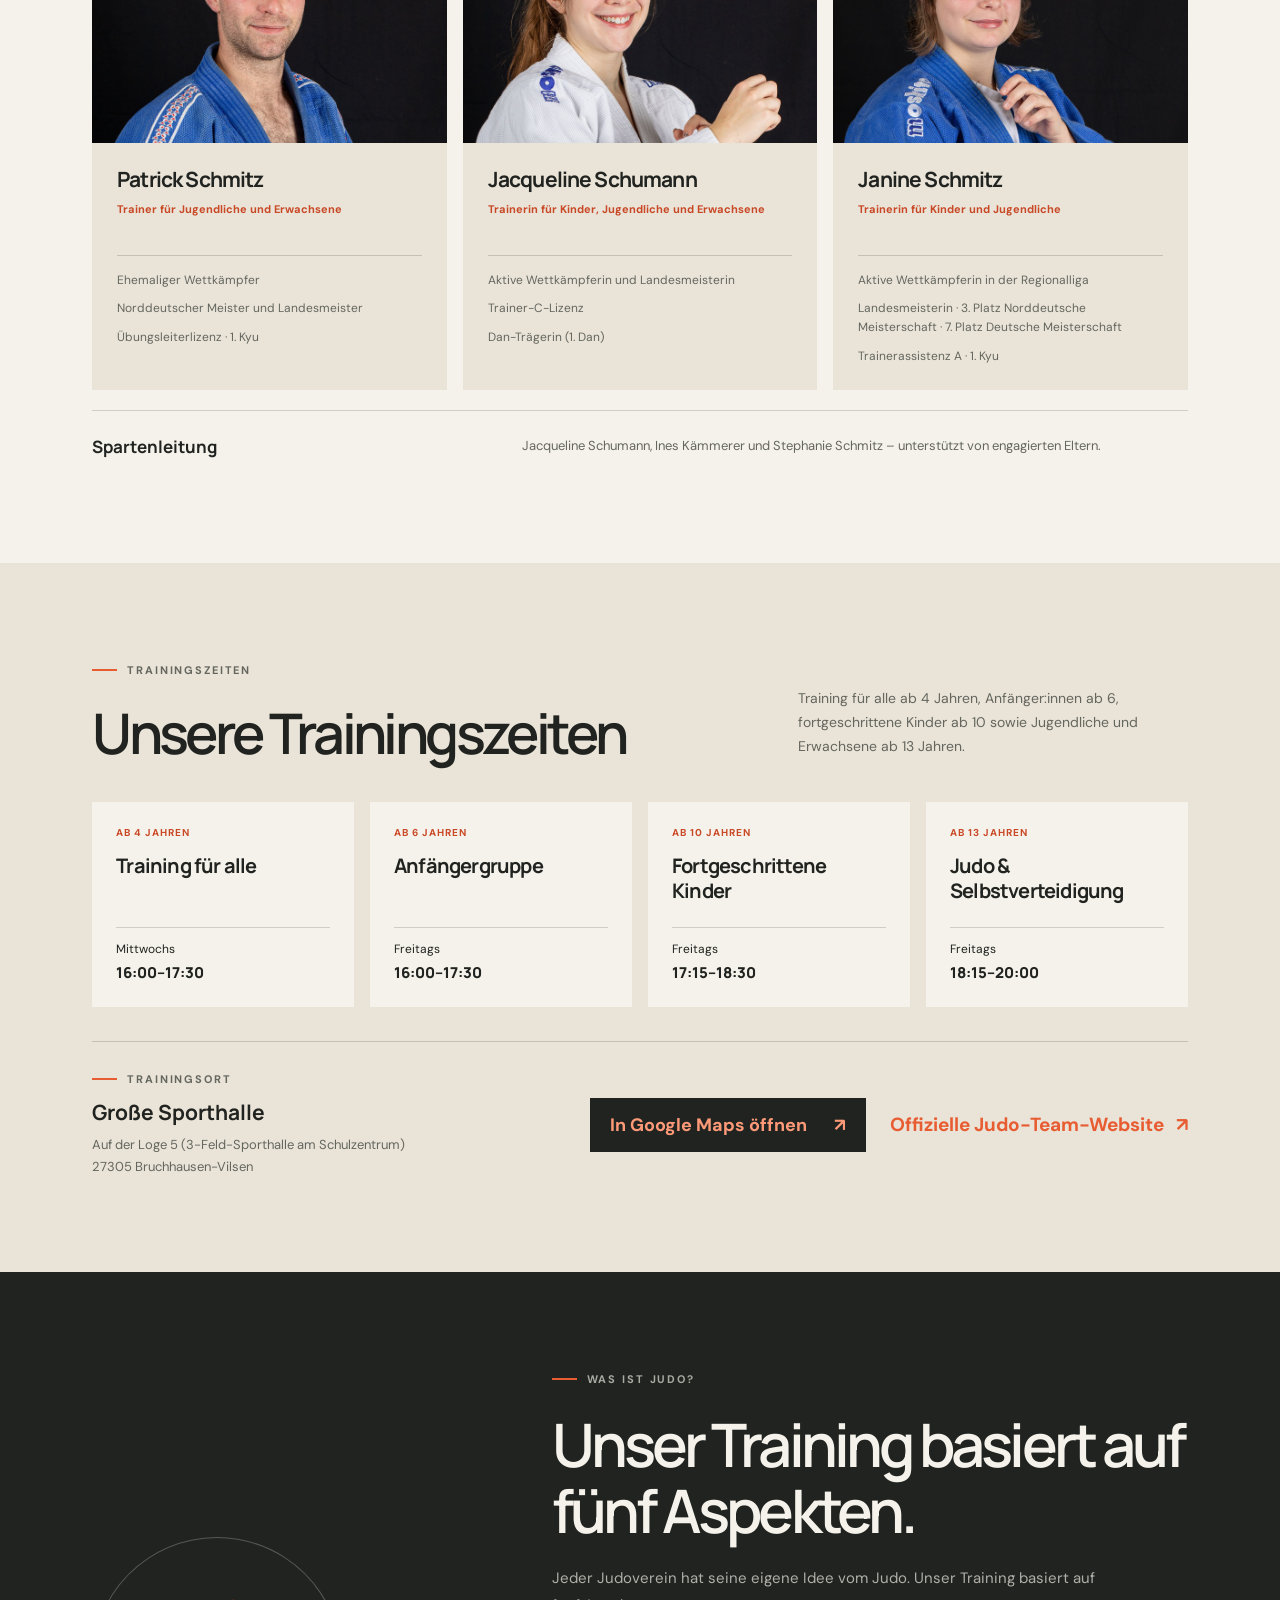
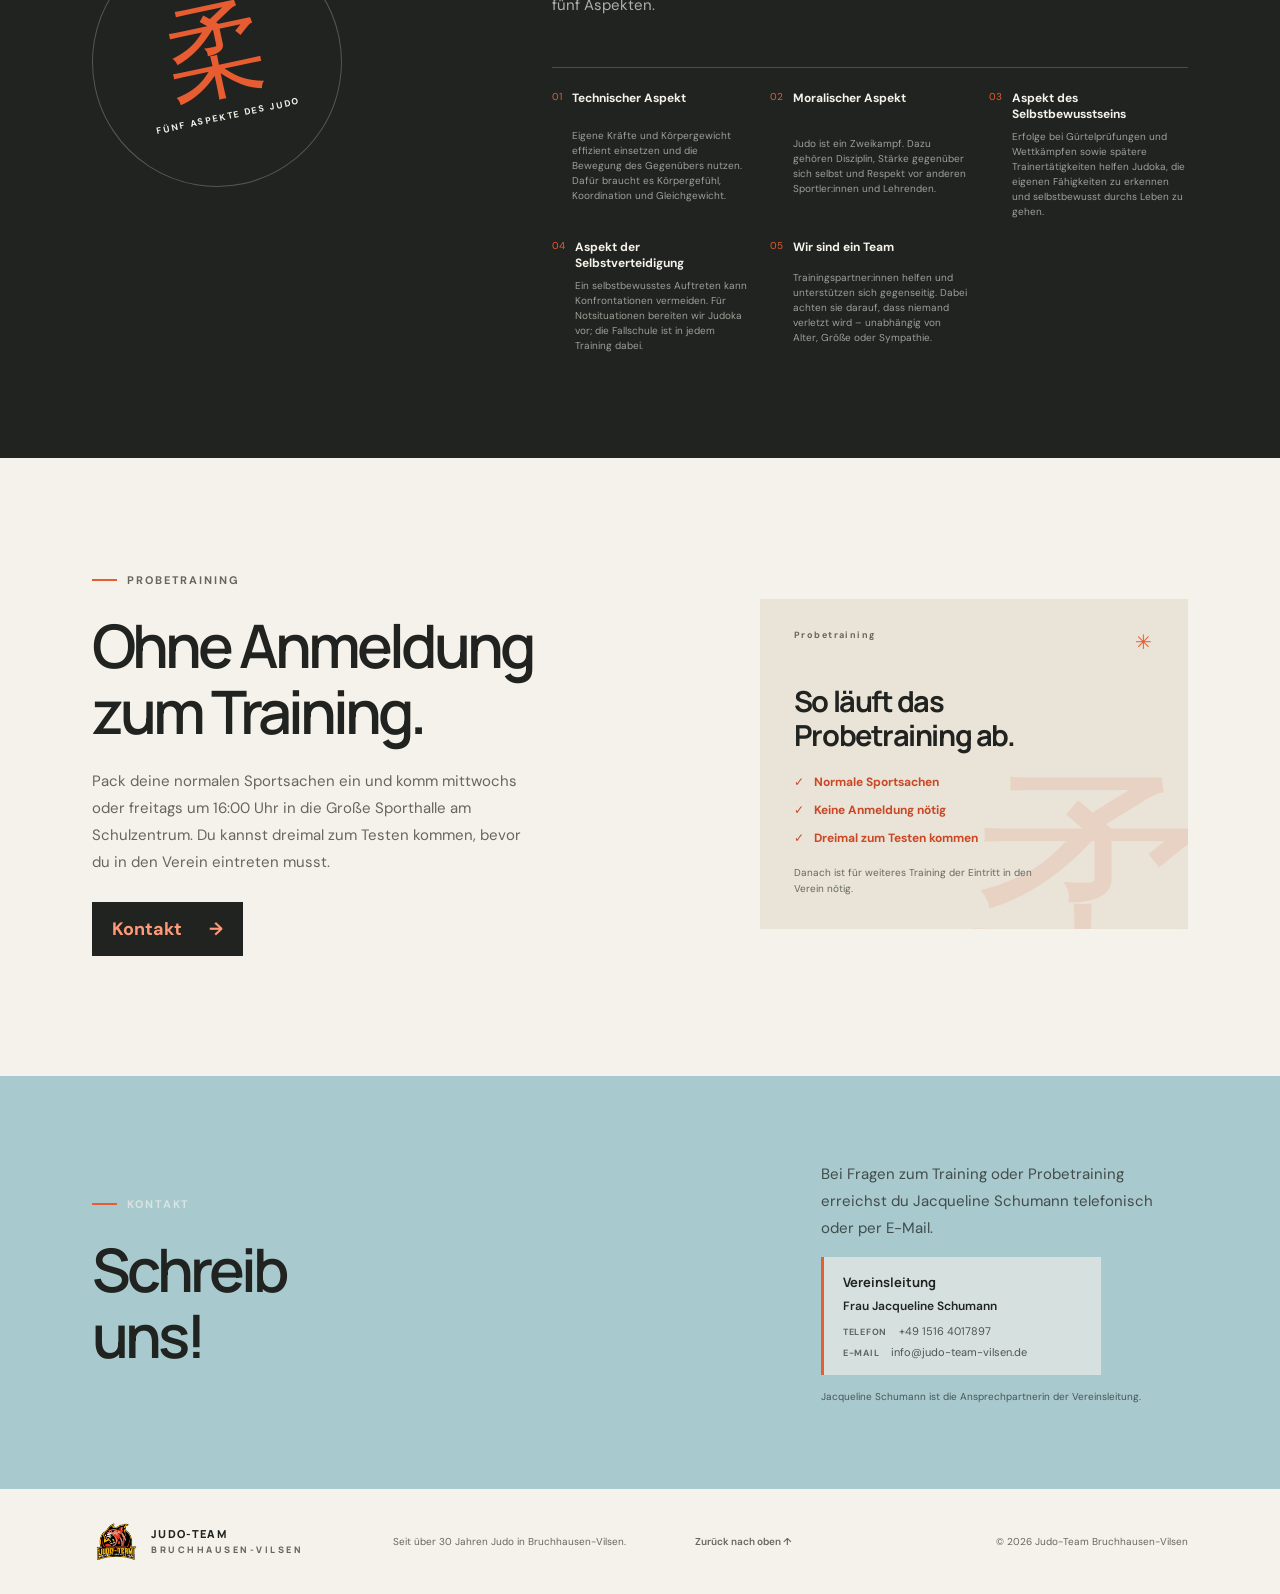
==== commit 9d6c6fde: "Remove hero judo link and leadership name Remove the hero link to the Judo section and delete Björn " ====
--- a/index.html
+++ b/index.html
@@ -67,7 +67,6 @@
           </p>
           <div class="hero-actions">
             <a class="button button-dark" href="#mitmachen"><span data-i18n="heroJoin">Zum Probetraining</span> <span aria-hidden="true">→</span></a>
-            <a class="text-link" href="#judo"><span data-i18n="heroLearn">Warum Judo?</span> <span aria-hidden="true">↓</span></a>
           </div>
           <div class="hero-note">
             <span class="note-icon" aria-hidden="true">✳</span>
@@ -165,7 +164,7 @@
           </div>
           <div class="leadership-block">
             <h3 data-i18n="leadershipTitle">Spartenleitung</h3>
-            <p data-i18n="leadershipCopy">Jacqueline Schumann, Björn Terveen, Ines Kämmerer und Stephanie Schmitz – unterstützt von engagierten Eltern.</p>
+            <p data-i18n="leadershipCopy">Jacqueline Schumann, Ines Kämmerer und Stephanie Schmitz – unterstützt von engagierten Eltern.</p>
           </div>
         </div>
       </section>
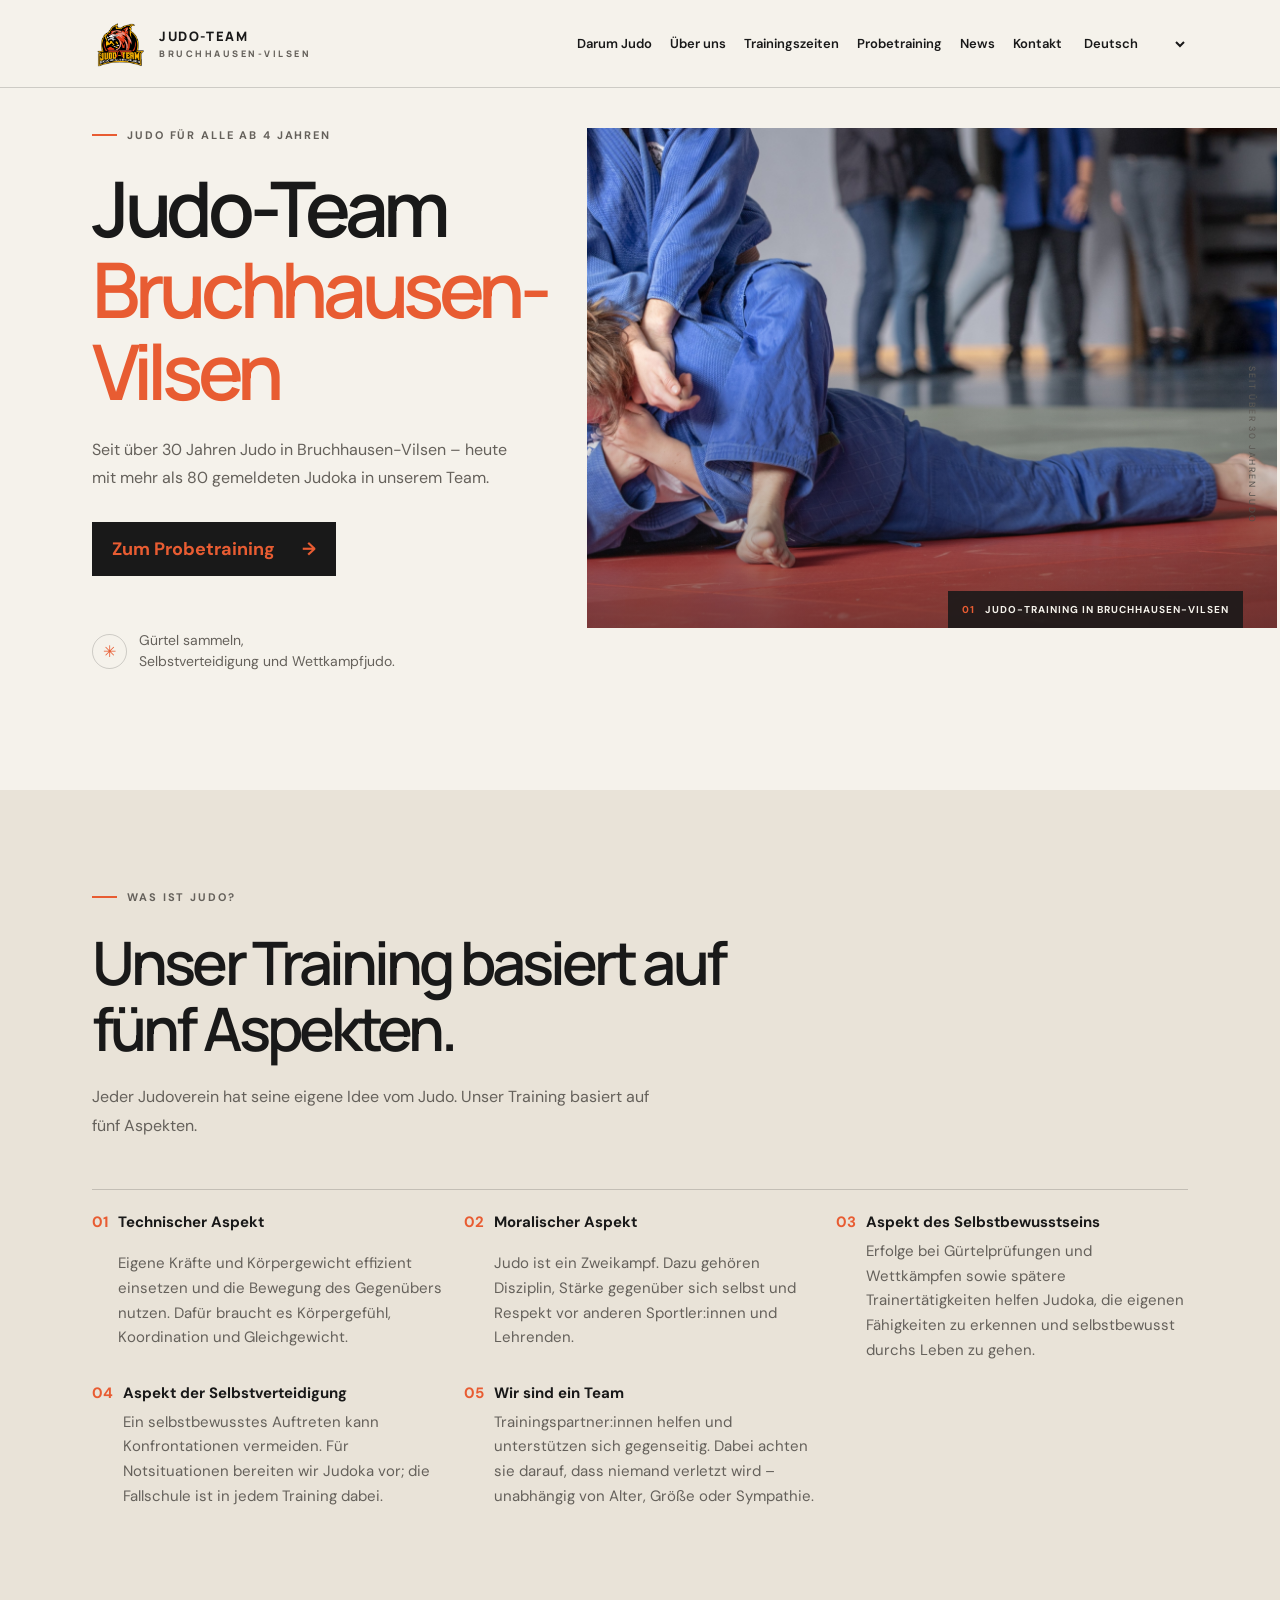
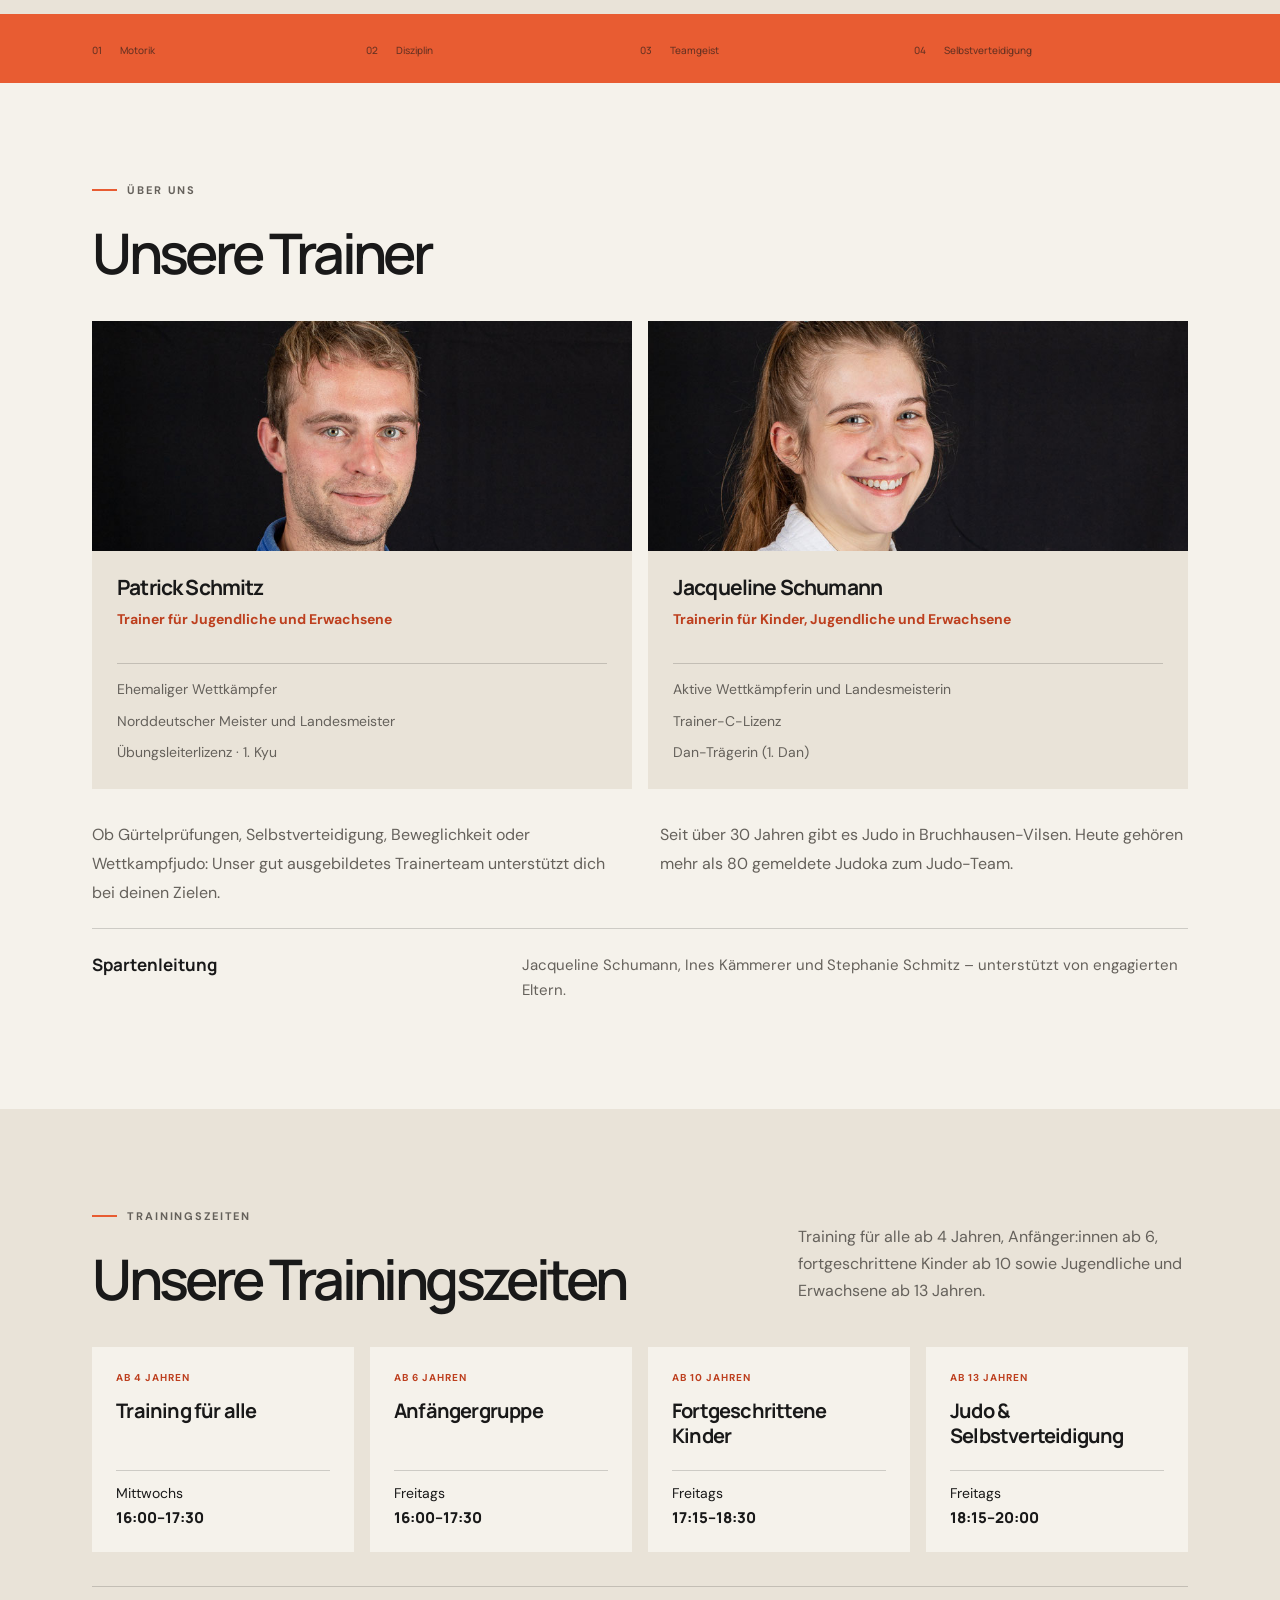
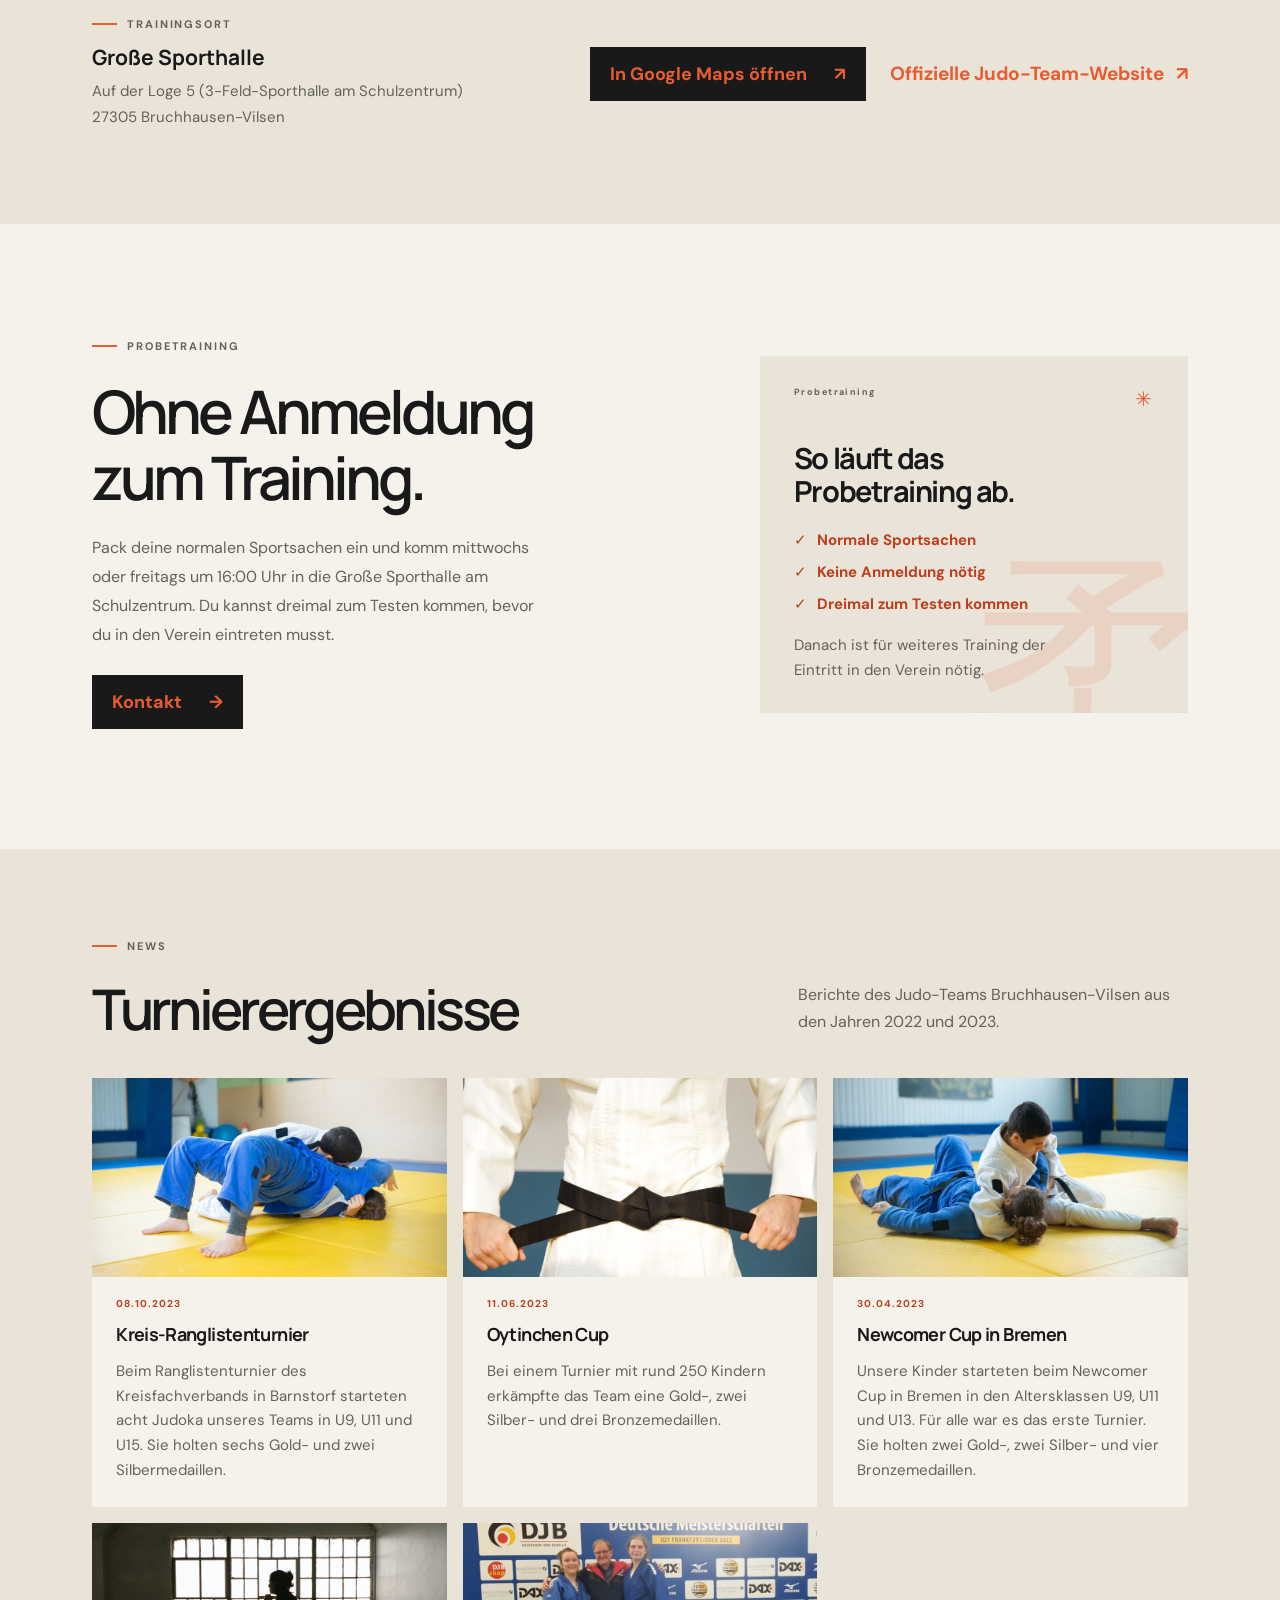
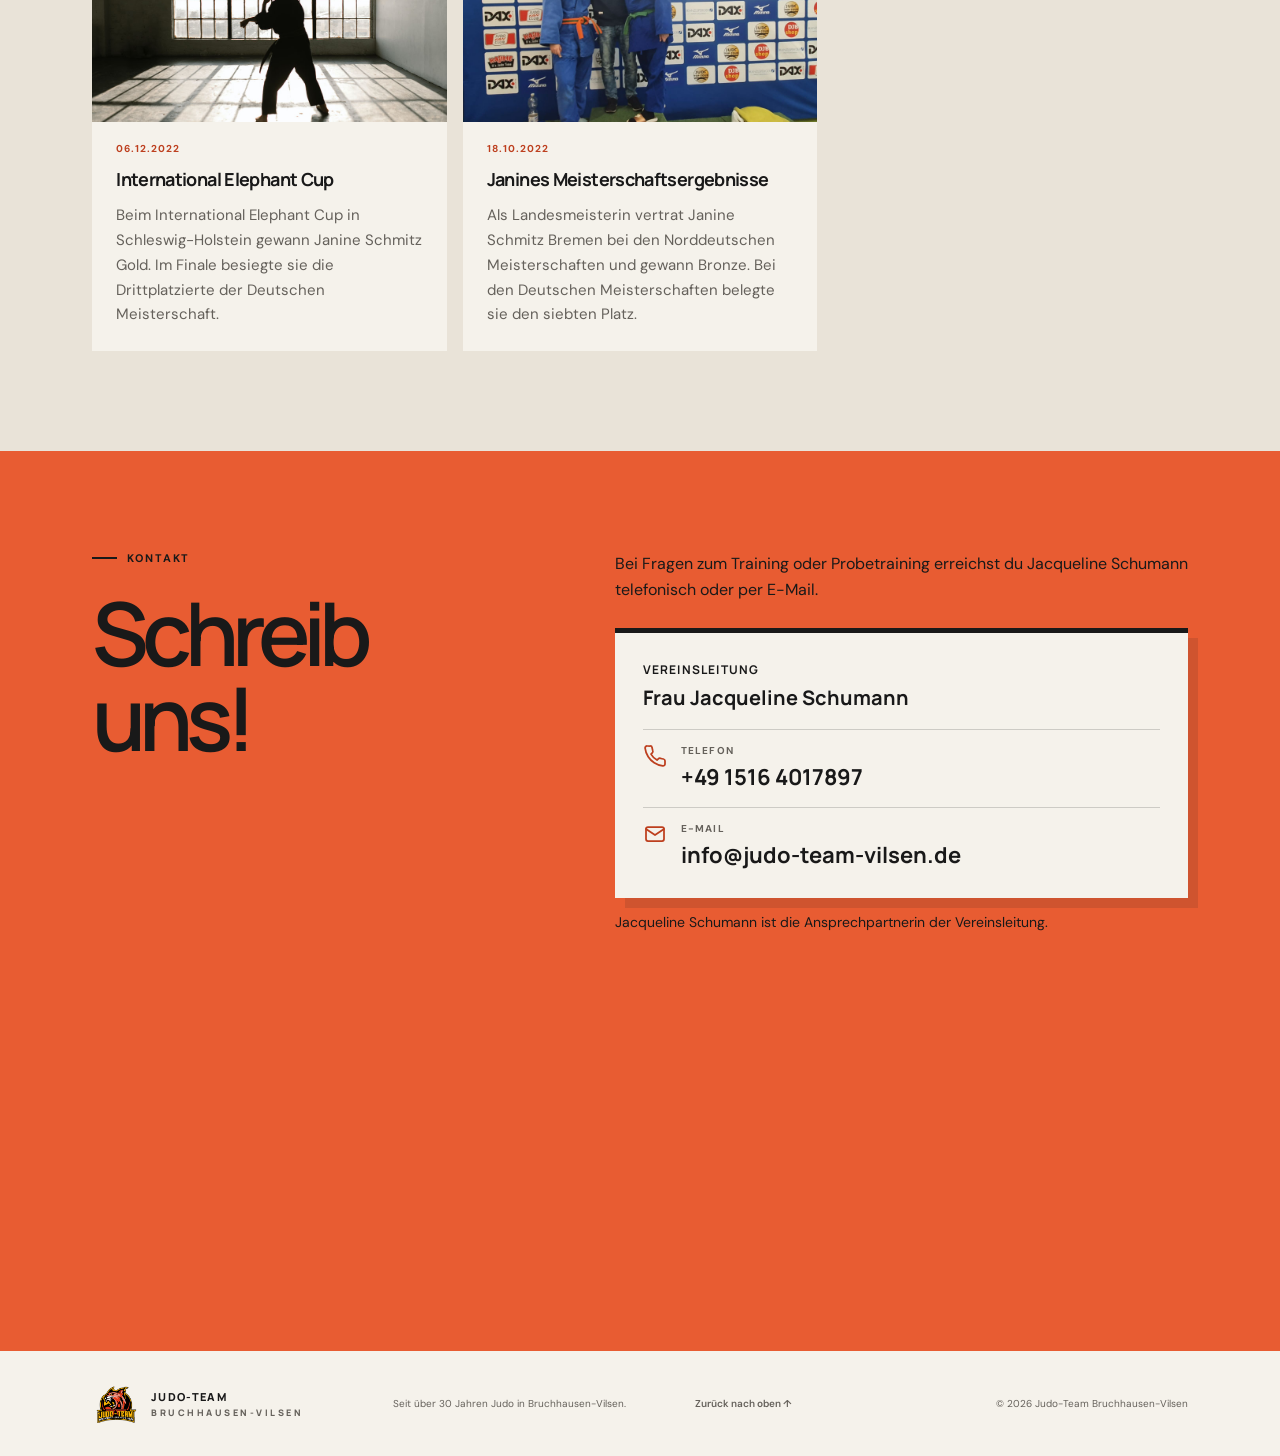
==== commit c318673c: "Update homepage and navigation Restore the requested section order, move News back to the homepage, " ====
--- a/index.html
+++ b/index.html
@@ -3,7 +3,7 @@
   <head>
     <meta charset="utf-8">
     <meta name="viewport" content="width=device-width, initial-scale=1">
-    <meta name="theme-color" content="#f5f2eb">
+    <meta name="theme-color" content="#e85c32">
     <meta
       name="description"
       content="Judo-Team Bruchhausen-Vilsen: Seit über 30 Jahren Judo, mehr als 80 gemeldete Judoka und Training ab 4 Jahren."
@@ -38,12 +38,12 @@
       </button>
 
       <nav class="navigation" id="primary-navigation" aria-label="Hauptnavigation" data-i18n-aria-label="navLabel">
+        <a href="#judo" data-i18n="navJudo">Darum Judo</a>
         <a href="#verein" data-i18n="navClub">Über uns</a>
-        <a href="#judo" data-i18n="navJudo">Darum Judo</a>
         <a href="#training" data-i18n="navTraining">Trainingszeiten</a>
-        <a href="turnierergebnisse.html" data-i18n="navResults">News</a>
         <a href="#mitmachen" data-i18n="navTry">Probetraining</a>
-        <a class="nav-cta" href="#kontakt"><span data-i18n="navContact">Kontakt</span> <span aria-hidden="true">↗</span></a>
+        <a href="#news" data-i18n="navNews">News</a>
+        <a href="#kontakt" data-i18n="navContact">Kontakt</a>
         <label class="language-picker">
           <span class="sr-only" data-i18n="languageSelector">Sprache auswählen</span>
           <select id="language-selector" aria-label="Sprache auswählen" data-i18n-aria-label="languageSelector">
@@ -89,6 +89,26 @@
         <div class="hero-side-note" aria-hidden="true" data-i18n="heroSideNote">SEIT ÜBER 30 JAHREN JUDO</div>
       </section>
 
+      <section class="judo-section">
+        <div class="section-wrap judo-layout">
+          <div class="judo-copy" id="judo">
+            <p class="eyebrow eyebrow-light"><span></span><span data-i18n="judoEyebrow">Was ist Judo?</span></p>
+            <h2><span data-i18n="judoTitleFirst">Unser Training basiert auf</span><br><span data-i18n="judoTitleSecond">fünf Aspekten.</span></h2>
+            <p data-i18n="judoCopy">
+              Jeder Judoverein hat seine eigene Idee vom Judo. Unser Training
+              basiert auf fünf Aspekten.
+            </p>
+            <div class="judo-points">
+              <div><span>01</span><strong data-i18n="pointTechniqueTitle">Technischer Aspekt</strong><small data-i18n="pointTechniqueCopy">Eigene Kräfte und Körpergewicht effizient einsetzen und die Bewegung des Gegenübers nutzen. Dafür braucht es Körpergefühl, Koordination und Gleichgewicht.</small></div>
+              <div><span>02</span><strong data-i18n="pointValuesTitle">Moralischer Aspekt</strong><small data-i18n="pointValuesCopy">Judo ist ein Zweikampf. Dazu gehören Disziplin, Stärke gegenüber sich selbst und Respekt vor anderen Sportler:innen und Lehrenden.</small></div>
+              <div><span>03</span><strong data-i18n="pointConfidenceTitle">Aspekt des Selbstbewusstseins</strong><small data-i18n="pointConfidenceCopy">Erfolge bei Gürtelprüfungen und Wettkämpfen sowie spätere Trainertätigkeiten helfen Judoka, die eigenen Fähigkeiten zu erkennen und selbstbewusst durchs Leben zu gehen.</small></div>
+              <div><span>04</span><strong data-i18n="pointSafetyTitle">Aspekt der Selbstverteidigung</strong><small data-i18n="pointSafetyCopy">Ein selbstbewusstes Auftreten kann Konfrontationen vermeiden. Für Notsituationen bereiten wir Judoka vor; die Fallschule ist in jedem Training dabei.</small></div>
+              <div><span>05</span><strong data-i18n="pointTeamTitle">Wir sind ein Team</strong><small data-i18n="pointTeamCopy">Trainingspartner:innen helfen und unterstützen sich gegenseitig. Dabei achten sie darauf, dass niemand verletzt wird – unabhängig von Alter, Größe oder Sympathie.</small></div>
+            </div>
+          </div>
+        </div>
+      </section>
+
       <section class="values" aria-label="Trainingsschwerpunkte" data-i18n-aria-label="valuesLabel">
         <p><span>01</span> <span data-i18n="valueRespect">Motorik</span></p>
         <p><span>02</span> <span data-i18n="valueCourage">Disziplin</span></p>
@@ -96,33 +116,13 @@
         <p><span>04</span> <span data-i18n="valueMovement">Selbstverteidigung</span></p>
       </section>
 
-      <section class="intro section-wrap" id="verein">
-        <div>
-          <p class="eyebrow"><span></span><span data-i18n="introEyebrow">Über uns</span></p>
-          <h2><span data-i18n="introTitleFirst">Seit über 30 Jahren</span><br><span data-i18n="introTitleSecond">Judo in Bruchhausen-Vilsen.</span></h2>
-        </div>
-        <div class="intro-copy">
-          <p data-i18n="introCopyFirst">
-            Ob Gürtelprüfungen, Selbstverteidigung, Beweglichkeit oder
-            Wettkampfjudo: Unser gut ausgebildetes Trainerteam unterstützt dich
-            bei deinen Zielen.
-          </p>
-          <p data-i18n="introCopySecond">
-            Seit über 30 Jahren gibt es Judo in Bruchhausen-Vilsen. Heute
-            gehören mehr als 80 gemeldete Judoka zum Judo-Team.
-          </p>
-          <a class="text-link" href="#training"><span data-i18n="introJoin">Trainingszeiten ansehen</span> <span aria-hidden="true">→</span></a>
-        </div>
-      </section>
-
       <section class="team-section">
         <div class="section-wrap">
-          <div class="team-heading">
+          <div class="team-heading" id="verein">
             <div>
-              <p class="eyebrow"><span></span><span data-i18n="teamEyebrow">Unser Trainerteam</span></p>
+              <p class="eyebrow"><span></span><span data-i18n="introEyebrow">Über uns</span></p>
               <h2 data-i18n="teamTitle">Unsere Trainer</h2>
             </div>
-            <p data-i18n="teamIntro">Trainer:innen mit Wettkampferfahrung, Lizenzen und Dan-Grad.</p>
           </div>
           <div class="trainer-grid">
             <article class="trainer-card">
@@ -149,18 +149,17 @@
                 </ul>
               </div>
             </article>
-            <article class="trainer-card">
-              <img class="trainer-photo" src="assets/trainer-janine.jpg" alt="" width="780" height="936" loading="lazy" decoding="async">
-              <div class="trainer-card-copy">
-                <h3>Janine Schmitz</h3>
-                <p class="trainer-role" data-i18n="janineRole">Trainerin für Kinder und Jugendliche</p>
-                <ul>
-                  <li data-i18n="janineCredentialOne">Aktive Wettkämpferin in der Regionalliga</li>
-                  <li data-i18n="janineCredentialTwo">Landesmeisterin · 3. Platz Norddeutsche Meisterschaft · 7. Platz Deutsche Meisterschaft</li>
-                  <li data-i18n="janineCredentialThree">Trainerassistenz A · 1. Kyu</li>
-                </ul>
-              </div>
-            </article>
+          </div>
+          <div class="team-summary">
+            <p data-i18n="introCopyFirst">
+              Ob Gürtelprüfungen, Selbstverteidigung, Beweglichkeit oder
+              Wettkampfjudo: Unser gut ausgebildetes Trainerteam unterstützt dich
+              bei deinen Zielen.
+            </p>
+            <p data-i18n="introCopySecond">
+              Seit über 30 Jahren gibt es Judo in Bruchhausen-Vilsen. Heute
+              gehören mehr als 80 gemeldete Judoka zum Judo-Team.
+            </p>
           </div>
           <div class="leadership-block">
             <h3 data-i18n="leadershipTitle">Spartenleitung</h3>
@@ -169,9 +168,9 @@
         </div>
       </section>
 
-      <section class="training-section" id="training">
+      <section class="training-section">
         <div class="section-wrap">
-          <div class="training-heading">
+          <div class="training-heading" id="training">
             <div>
               <p class="eyebrow"><span></span><span data-i18n="trainingEyebrow">Trainingszeiten</span></p>
               <h2 data-i18n="trainingTitle">Unsere Trainingszeiten</h2>
@@ -223,32 +222,8 @@
         </div>
       </section>
 
-      <section class="judo-section" id="judo">
-        <div class="section-wrap judo-layout">
-          <div class="judo-stamp" aria-hidden="true">
-            <span>柔</span>
-            <small data-i18n="judoStamp">FÜNF ASPEKTE DES JUDO</small>
-          </div>
-          <div class="judo-copy">
-            <p class="eyebrow eyebrow-light"><span></span><span data-i18n="judoEyebrow">Was ist Judo?</span></p>
-            <h2><span data-i18n="judoTitleFirst">Unser Training basiert auf</span><br><span data-i18n="judoTitleSecond">fünf Aspekten.</span></h2>
-            <p data-i18n="judoCopy">
-              Jeder Judoverein hat seine eigene Idee vom Judo. Unser Training
-              basiert auf fünf Aspekten.
-            </p>
-            <div class="judo-points">
-              <div><span>01</span><strong data-i18n="pointTechniqueTitle">Technischer Aspekt</strong><small data-i18n="pointTechniqueCopy">Eigene Kräfte und Körpergewicht effizient einsetzen und die Bewegung des Gegenübers nutzen. Dafür braucht es Körpergefühl, Koordination und Gleichgewicht.</small></div>
-              <div><span>02</span><strong data-i18n="pointValuesTitle">Moralischer Aspekt</strong><small data-i18n="pointValuesCopy">Judo ist ein Zweikampf. Dazu gehören Disziplin, Stärke gegenüber sich selbst und Respekt vor anderen Sportler:innen und Lehrenden.</small></div>
-              <div><span>03</span><strong data-i18n="pointConfidenceTitle">Aspekt des Selbstbewusstseins</strong><small data-i18n="pointConfidenceCopy">Erfolge bei Gürtelprüfungen und Wettkämpfen sowie spätere Trainertätigkeiten helfen Judoka, die eigenen Fähigkeiten zu erkennen und selbstbewusst durchs Leben zu gehen.</small></div>
-              <div><span>04</span><strong data-i18n="pointSafetyTitle">Aspekt der Selbstverteidigung</strong><small data-i18n="pointSafetyCopy">Ein selbstbewusstes Auftreten kann Konfrontationen vermeiden. Für Notsituationen bereiten wir Judoka vor; die Fallschule ist in jedem Training dabei.</small></div>
-              <div><span>05</span><strong data-i18n="pointTeamTitle">Wir sind ein Team</strong><small data-i18n="pointTeamCopy">Trainingspartner:innen helfen und unterstützen sich gegenseitig. Dabei achten sie darauf, dass niemand verletzt wird – unabhängig von Alter, Größe oder Sympathie.</small></div>
-            </div>
-          </div>
-        </div>
-      </section>
-
-      <section class="try-section section-wrap" id="mitmachen">
-        <div class="try-copy">
+      <section class="try-section section-wrap">
+        <div class="try-copy" id="mitmachen">
           <p class="eyebrow"><span></span><span data-i18n="tryEyebrow">Probetraining</span></p>
           <h2><span data-i18n="tryTitleFirst">Ohne Anmeldung</span><br><span data-i18n="tryTitleSecond">zum Training.</span></h2>
           <p data-i18n="tryCopy">
@@ -271,9 +246,53 @@
         </div>
       </section>
 
-      <section class="contact-section" id="kontakt">
+      <section class="news-section">
+        <div class="section-wrap">
+          <div class="news-heading" id="news">
+            <div>
+              <p class="eyebrow"><span></span><span data-i18n="newsEyebrow">News</span></p>
+              <h2 data-i18n="newsTitle">Turnierergebnisse</h2>
+            </div>
+            <p data-i18n="newsIntro">Berichte des Judo-Teams Bruchhausen-Vilsen aus den Jahren 2022 und 2023.</p>
+          </div>
+          <div class="news-grid">
+            <article class="news-card">
+              <img class="news-photo" src="assets/news-ranking-2023.jpg" alt="" loading="lazy" decoding="async">
+              <time datetime="2023-10-08">08.10.2023</time>
+              <h3 data-i18n="newsRankingTitle">Kreis-Ranglistenturnier</h3>
+              <p data-i18n="newsRankingCopy">Beim Ranglistenturnier des Kreisfachverbands in Barnstorf starteten acht Judoka unseres Teams in U9, U11 und U15. Sie holten sechs Gold- und zwei Silbermedaillen.</p>
+            </article>
+            <article class="news-card">
+              <img class="news-photo" src="assets/news-oytinchen-2023.jpg" alt="" loading="lazy" decoding="async">
+              <time datetime="2023-06-11">11.06.2023</time>
+              <h3 data-i18n="newsOytinchenTitle">Oytinchen Cup</h3>
+              <p data-i18n="newsOytinchenCopy">Bei einem Turnier mit rund 250 Kindern erkämpfte das Team eine Gold-, zwei Silber- und drei Bronzemedaillen.</p>
+            </article>
+            <article class="news-card">
+              <img class="news-photo" src="assets/news-newcomer-2023.jpg" alt="" loading="lazy" decoding="async">
+              <time datetime="2023-04-30">30.04.2023</time>
+              <h3 data-i18n="newsNewcomerTitle">Newcomer Cup in Bremen</h3>
+              <p data-i18n="newsNewcomerCopy">Unsere Kinder starteten beim Newcomer Cup in Bremen in den Altersklassen U9, U11 und U13. Für alle war es das erste Turnier. Sie holten zwei Gold-, zwei Silber- und vier Bronzemedaillen.</p>
+            </article>
+            <article class="news-card">
+              <img class="news-photo" src="assets/news-elephant-cup-2022.jpg" alt="" loading="lazy" decoding="async">
+              <time datetime="2022-12-06">06.12.2022</time>
+              <h3 data-i18n="newsElephantTitle">International Elephant Cup</h3>
+              <p data-i18n="newsElephantCopy">Beim International Elephant Cup in Schleswig-Holstein gewann Janine Schmitz Gold. Im Finale besiegte sie die Drittplatzierte der Deutschen Meisterschaft.</p>
+            </article>
+            <article class="news-card">
+              <img class="news-photo" src="assets/news-championship-2022.jpg" alt="" loading="lazy" decoding="async">
+              <time datetime="2022-10-18">18.10.2022</time>
+              <h3 data-i18n="newsChampionshipTitle">Janines Meisterschaftsergebnisse</h3>
+              <p data-i18n="newsChampionshipCopy">Als Landesmeisterin vertrat Janine Schmitz Bremen bei den Norddeutschen Meisterschaften und gewann Bronze. Bei den Deutschen Meisterschaften belegte sie den siebten Platz.</p>
+            </article>
+          </div>
+        </div>
+      </section>
+
+      <section class="contact-section">
         <div class="section-wrap contact-layout">
-          <div>
+          <div id="kontakt">
           <p class="eyebrow eyebrow-light"><span></span><span data-i18n="contactEyebrow">Kontakt</span></p>
           <h2><span data-i18n="contactTitleFirst">Schreib</span><br><span data-i18n="contactTitleSecond">uns!</span></h2>
           </div>
@@ -286,10 +305,17 @@
               <strong data-i18n="contactDetailsTitle">Vereinsleitung</strong>
               <span class="contact-person" data-i18n="contactPerson">Frau Jacqueline Schumann</span>
               <a class="contact-method" href="tel:+4915164017897">
+                <svg class="contact-icon" aria-hidden="true" viewBox="0 0 24 24" fill="none" stroke="currentColor" stroke-width="1.75" stroke-linecap="round" stroke-linejoin="round">
+                  <path d="M22 16.9v3a2 2 0 0 1-2.2 2 19.8 19.8 0 0 1-8.6-3.1 19.4 19.4 0 0 1-6-6A19.8 19.8 0 0 1 2.1 4.2 2 2 0 0 1 4.1 2h3a2 2 0 0 1 2 1.7c.1 1 .4 2 .7 3a2 2 0 0 1-.5 2.1L8 10.1a16 16 0 0 0 6 6l1.3-1.3a2 2 0 0 1 2.1-.5c1 .4 2 .6 3 .7a2 2 0 0 1 1.6 1.9Z"/>
+                </svg>
                 <span class="contact-label" data-i18n="phoneLabel">Telefon</span>
                 <span class="contact-value">+49 1516 4017897</span>
               </a>
               <a class="contact-method" href="mailto:info@judo-team-vilsen.de">
+                <svg class="contact-icon" aria-hidden="true" viewBox="0 0 24 24" fill="none" stroke="currentColor" stroke-width="1.75" stroke-linecap="round" stroke-linejoin="round">
+                  <rect x="3" y="5" width="18" height="14" rx="2"/>
+                  <path d="m3 7 9 6 9-6"/>
+                </svg>
                 <span class="contact-label" data-i18n="emailLabel">E-Mail</span>
                 <span class="contact-value">info@judo-team-vilsen.de</span>
               </a>
--- a/styles.css
+++ b/styles.css
@@ -1,12 +1,12 @@
 :root {
   color-scheme: light;
   --paper: #f5f2eb;
-  --ink: #20231f;
-  --muted: #65675f;
+  --ink: #191919;
+  --muted: #65615b;
   --orange: #e85c32;
-  --orange-dark: #c94825;
-  --blue: #a8c9cd;
-  --line: rgba(32, 35, 31, 0.18);
+  --orange-dark: #bd3f1e;
+  --surface: #e9e3d8;
+  --line: rgba(25, 25, 25, 0.18);
   font-family: "DM Sans", sans-serif;
   font-synthesis: none;
   text-rendering: optimizeLegibility;
@@ -18,6 +18,7 @@
 
 html {
   scroll-behavior: smooth;
+  scroll-padding-top: 128px;
 }
 
 body {
@@ -48,7 +49,8 @@
 }
 
 .site-header {
-  position: relative;
+  position: sticky;
+  top: 0;
   z-index: 5;
   display: flex;
   align-items: center;
@@ -56,6 +58,7 @@
   min-height: 88px;
   padding: 0 7.2%;
   border-bottom: 1px solid var(--line);
+  background: var(--paper);
 }
 
 .brand {
@@ -100,8 +103,8 @@
 
 .language-picker select {
   min-height: 42px;
-  padding: 0 30px 0 12px;
-  border: 1px solid var(--line);
+  padding: 0 18px 0 0;
+  border: 0;
   border-radius: 0;
   background: transparent;
   color: var(--ink);
@@ -109,24 +112,13 @@
   cursor: pointer;
 }
 
-.navigation > a:not(.nav-cta):hover,
+.navigation > a:hover,
 .text-link:hover,
 .back-to-top:hover {
   color: var(--orange-dark);
 }
 
-.nav-cta {
-  display: inline-flex;
-  align-items: center;
-  gap: 20px;
-  padding: 13px 17px;
-  border: 1px solid var(--ink);
-}
-
-.nav-cta span {
-  color: var(--orange);
-  font-size: 17px;
-}
+
 
 .menu-toggle {
   display: none;
@@ -137,13 +129,13 @@
   display: grid;
   grid-template-columns: 0.94fr 1.06fr;
   min-height: 650px;
-  padding: 67px 7.2% 78px;
+  padding: 20px 7.2% 78px;
   overflow: hidden;
 }
 
 .hero-copy {
   z-index: 1;
-  align-self: center;
+  align-self: start;
   padding: 20px 0 40px;
 }
 
@@ -223,7 +215,7 @@
 
 .button-dark {
   background: var(--ink);
-  color: white;
+  color: var(--paper);
 }
 
 .button-dark:hover {
@@ -231,7 +223,7 @@
 }
 
 .button span {
-  color: #ff9a79;
+  color: var(--orange);
   font-size: 18px;
 }
 
@@ -268,15 +260,15 @@
 .hero-note p {
   margin: 0;
   color: var(--muted);
-  font-size: 11px;
+  font-size: 14px;
   line-height: 1.5;
 }
 
 .hero-art {
   position: relative;
   min-height: 500px;
-  align-self: center;
-  margin: 0 -7vw 0 -20px;
+  align-self: start;
+  margin: 20px -7vw 0 -20px;
 }
 
 .hero-photo {
@@ -293,7 +285,7 @@
   position: absolute;
   inset: 45% 0 0;
   z-index: 1;
-  background: linear-gradient(0deg, rgba(32, 35, 31, 0.45), transparent);
+  background: linear-gradient(0deg, rgba(25, 25, 25, 0.45), transparent);
   content: "";
   pointer-events: none;
 }
@@ -307,8 +299,8 @@
   align-items: center;
   gap: 10px;
   padding: 12px 14px;
-  background: rgba(32, 35, 31, 0.82);
-  color: white;
+  background: rgba(25, 25, 25, 0.88);
+  color: var(--paper);
   font-size: 10px;
   font-weight: 700;
   letter-spacing: 0.1em;
@@ -316,11 +308,11 @@
 }
 
 .art-caption span:first-child {
-  color: #ff9a79;
+  color: var(--orange);
 }
 
 .art-caption span:last-child {
-  color: white;
+  color: var(--paper);
 }
 
 .hero-side-note {
@@ -339,7 +331,7 @@
   grid-template-columns: repeat(4, 1fr);
   padding: 25px 7.2%;
   background: var(--orange);
-  color: white;
+  color: var(--ink);
 }
 
 .values p {
@@ -351,7 +343,7 @@
 
 .values span {
   margin-right: 15px;
-  color: rgba(255, 255, 255, 0.7);
+  color: rgba(25, 25, 25, 0.62);
   font-size: 10px;
   font-weight: 500;
 }
@@ -359,14 +351,6 @@
 .section-wrap {
   width: min(100% - 14.4%, 1200px);
   margin: 0 auto;
-}
-
-.intro {
-  display: grid;
-  grid-template-columns: 1fr 0.75fr;
-  gap: 10%;
-  padding-top: 118px;
-  padding-bottom: 120px;
 }
 
 h2 {
@@ -377,26 +361,28 @@
   line-height: 1.1;
 }
 
-.intro-copy {
-  align-self: end;
-  padding-bottom: 5px;
-}
-
-.intro-copy p,
+.team-summary p,
 .judo-copy > p:not(.eyebrow),
 .try-copy > p:not(.eyebrow),
 .contact-copy > p {
   color: var(--muted);
-  font-size: 15px;
+  font-size: 16px;
   line-height: 1.8;
 }
 
-.intro-copy .text-link {
-  margin-top: 14px;
-}
-
 .team-section {
-  padding: 0 0 105px;
+  padding: 100px 0 105px;
+}
+
+.team-summary {
+  display: grid;
+  grid-template-columns: repeat(2, minmax(0, 1fr));
+  gap: 40px;
+  margin-top: 32px;
+}
+
+.team-summary p {
+  margin-bottom: 0;
 }
 
 .team-heading,
@@ -413,25 +399,17 @@
   font-size: clamp(38px, 5vw, 56px);
 }
 
-.news-heading h1 {
-  max-width: none;
-  margin-bottom: 0;
-  font-size: clamp(38px, 5vw, 56px);
-  line-height: 1.08;
-}
-
-.team-heading > p,
 .news-heading > p {
   max-width: 390px;
   margin-bottom: 5px;
   color: var(--muted);
-  font-size: 14px;
+  font-size: 16px;
   line-height: 1.7;
 }
 
 .trainer-grid {
   display: grid;
-  grid-template-columns: repeat(3, minmax(0, 1fr));
+  grid-template-columns: repeat(2, minmax(0, 1fr));
   gap: 16px;
 }
 
@@ -439,7 +417,7 @@
   display: flex;
   flex-direction: column;
   overflow: hidden;
-  background: #e9e3d8;
+  background: var(--surface);
 }
 
 .trainer-photo {
@@ -465,7 +443,7 @@
   min-height: 36px;
   margin-bottom: 18px;
   color: var(--orange-dark);
-  font-size: 11px;
+  font-size: 14px;
   font-weight: 700;
   line-height: 1.55;
 }
@@ -481,7 +459,7 @@
 
 .trainer-card li {
   color: var(--muted);
-  font-size: 12px;
+  font-size: 14px;
   line-height: 1.55;
 }
 
@@ -502,13 +480,13 @@
 .leadership-block p {
   margin: 0;
   color: var(--muted);
-  font-size: 13px;
+  font-size: 15px;
   line-height: 1.7;
 }
 
 .training-section {
   padding: 100px 0 94px;
-  background: #e9e3d8;
+  background: var(--surface);
 }
 
 .training-heading {
@@ -527,7 +505,7 @@
   max-width: 390px;
   margin-bottom: 5px;
   color: var(--muted);
-  font-size: 14px;
+  font-size: 16px;
   line-height: 1.7;
 }
 
@@ -567,7 +545,7 @@
   margin-top: auto;
   padding-top: 13px;
   border-top: 1px solid var(--line);
-  font-size: 12px;
+  font-size: 14px;
 }
 
 .training-schedule time {
@@ -597,7 +575,7 @@
 
 .location-copy address {
   color: var(--muted);
-  font-size: 13px;
+  font-size: 15px;
   font-style: normal;
   line-height: 1.7;
 }
@@ -611,45 +589,20 @@
 
 .judo-section {
   padding: 100px 0 105px;
-  background: var(--ink);
-  color: var(--paper);
+  background: var(--surface);
+  color: var(--ink);
 }
 
 .judo-layout {
-  display: grid;
-  grid-template-columns: 0.55fr 1fr;
-  gap: 10%;
-  align-items: center;
+  display: block;
 }
 
 .eyebrow-light {
   color: rgba(245, 242, 235, 0.65);
 }
 
-.judo-stamp {
-  display: flex;
-  width: 250px;
-  height: 250px;
-  flex-direction: column;
-  align-items: center;
-  justify-content: center;
-  border: 1px solid rgba(245, 242, 235, 0.25);
-  border-radius: 50%;
-  color: var(--orange);
-  transform: rotate(-12deg);
-}
-
-.judo-stamp span {
-  font-size: 100px;
-  line-height: 1;
-}
-
-.judo-stamp small {
-  margin-top: 10px;
-  color: var(--paper);
-  font-size: 9px;
-  font-weight: 700;
-  letter-spacing: 0.2em;
+.judo-section .eyebrow-light {
+  color: var(--muted);
 }
 
 .judo-copy h2 {
@@ -658,7 +611,7 @@
 
 .judo-copy > p:not(.eyebrow) {
   max-width: 570px;
-  color: rgba(245, 242, 235, 0.68);
+  color: var(--muted);
 }
 
 .judo-points {
@@ -667,7 +620,7 @@
   gap: 20px;
   margin-top: 48px;
   padding-top: 22px;
-  border-top: 1px solid rgba(245, 242, 235, 0.2);
+  border-top: 1px solid var(--line);
 }
 
 .judo-points div {
@@ -679,22 +632,23 @@
 .judo-points span {
   grid-row: span 2;
   color: var(--orange);
-  font-size: 10px;
+  font-size: 15px;
+  font-weight: 700;
 }
 
 .judo-points strong {
-  font-size: 12px;
+  font-size: 15px;
 }
 
 .judo-points small {
-  color: rgba(245, 242, 235, 0.6);
-  font-size: 10px;
-  line-height: 1.5;
+  color: var(--muted);
+  font-size: 15px;
+  line-height: 1.65;
 }
 
 .news-section {
   padding: 90px 0 100px;
-  background: #e9e3d8;
+  background: var(--surface);
 }
 
 .news-grid {
@@ -735,8 +689,8 @@
 .news-card p {
   margin: 0 24px 24px;
   color: var(--muted);
-  font-size: 12px;
-  line-height: 1.7;
+  font-size: 15px;
+  line-height: 1.65;
 }
 
 .try-section {
@@ -758,7 +712,7 @@
   min-height: 330px;
   padding: 30px 34px;
   overflow: hidden;
-  background: #e9e3d8;
+  background: var(--surface);
 }
 
 .card-topline {
@@ -792,7 +746,7 @@
   margin: 0 0 19px;
   padding: 0;
   list-style: none;
-  font-size: 12px;
+  font-size: 15px;
 }
 
 .try-card li {
@@ -812,8 +766,8 @@
   max-width: 270px;
   margin-bottom: 0;
   color: var(--muted);
-  font-size: 10px;
-  line-height: 1.6;
+  font-size: 15px;
+  line-height: 1.65;
 }
 
 .card-decoration {
@@ -826,72 +780,113 @@
 }
 
 .contact-section {
-  padding: 85px 0;
-  background: var(--blue);
+  min-height: 100vh;
+  padding: 100px 0;
+  background: var(--orange);
 }
 
 .contact-layout {
   display: grid;
-  grid-template-columns: 1fr 0.65fr;
-  gap: 15%;
-  align-items: center;
+  grid-template-columns: 0.85fr 1.15fr;
+  gap: 9%;
+  align-items: start;
+}
+
+.contact-section .eyebrow-light {
+  color: var(--ink);
+}
+
+.contact-section .eyebrow > span:first-child {
+  background: var(--ink);
+}
+
+.contact-section h2 {
+  font-size: clamp(58px, 7vw, 88px);
+  letter-spacing: -0.08em;
+  line-height: 0.96;
 }
 
 .contact-copy > p {
-  color: rgba(32, 35, 31, 0.75);
+  max-width: 580px;
+  margin-bottom: 24px;
+  color: var(--ink);
+  font-size: 16px;
+  line-height: 1.65;
 }
 
 .contact-details {
   display: grid;
-  gap: 7px;
-  width: fit-content;
-  min-width: min(100%, 280px);
-  padding: 16px 19px;
-  border-left: 3px solid var(--orange);
-  background: rgba(245, 242, 235, 0.6);
+  gap: 14px;
+  width: 100%;
+  padding: 28px;
+  border-top: 5px solid var(--ink);
+  background: var(--paper);
+  box-shadow: 10px 10px 0 rgba(25, 25, 25, 0.12);
 }
 
 .contact-details strong {
   font-family: "Manrope", sans-serif;
-  font-size: 13px;
+  font-size: 12px;
+  letter-spacing: 0.1em;
+  text-transform: uppercase;
 }
 
 .contact-details .contact-person {
-  margin-bottom: 3px;
+  margin-top: -8px;
+  margin-bottom: 4px;
   color: var(--ink);
-  font-size: 12px;
-  font-weight: 600;
+  font-family: "Manrope", sans-serif;
+  font-size: 20px;
+  font-weight: 700;
 }
 
 .contact-method {
-  display: flex;
-  align-items: baseline;
-  gap: 12px;
-  font-size: 11px;
-}
-
-.contact-method:hover {
+  display: grid;
+  grid-template-columns: 24px minmax(0, 1fr);
+  gap: 5px 14px;
+  padding-top: 14px;
+  border-top: 1px solid var(--line);
+}
+
+.contact-icon {
+  grid-column: 1;
+  grid-row: 1 / span 2;
+  width: 24px;
+  height: 24px;
   color: var(--orange-dark);
 }
 
+.contact-method .contact-label,
+.contact-method .contact-value {
+  grid-column: 2;
+}
+
+.contact-method:hover .contact-value {
+  color: var(--orange-dark);
+}
+
 .contact-details .contact-label {
-  color: rgba(32, 35, 31, 0.65);
-  font-size: 9px;
-  font-weight: 700;
-  letter-spacing: 0.08em;
+  color: var(--muted);
+  font-size: 10px;
+  font-weight: 700;
+  letter-spacing: 0.12em;
   text-transform: uppercase;
 }
 
 .contact-details .contact-value {
-  color: rgba(32, 35, 31, 0.75);
-  font-size: 11px;
+  color: var(--ink);
+  font-family: "Manrope", sans-serif;
+  font-size: clamp(17px, 2vw, 22px);
+  font-weight: 700;
+  line-height: 1.4;
+  overflow-wrap: anywhere;
 }
 
 .contact-copy small {
   display: block;
   margin-top: 14px;
-  color: rgba(32, 35, 31, 0.7);
-  font-size: 10px;
+  color: var(--ink);
+  font-size: 14px;
   line-height: 1.5;
 }
 
@@ -941,7 +936,7 @@
 
   .hero {
     min-height: 560px;
-    padding: 55px 5% 65px;
+    padding: 20px 5% 65px;
   }
 
   .hero-art {
@@ -950,20 +945,6 @@
 
   .section-wrap {
     width: 90%;
-  }
-
-  .intro {
-    gap: 6%;
-  }
-
-  .judo-layout {
-    grid-template-columns: 0.4fr 1fr;
-    gap: 7%;
-  }
-
-  .judo-stamp {
-    width: 200px;
-    height: 200px;
   }
 
   .try-section {
@@ -1001,15 +982,17 @@
 
   .navigation {
     position: absolute;
-    top: 100%;
-    right: 0;
-    left: 0;
+    top: calc(100% + 1px);
+    right: 5%;
+    left: auto;
     display: none;
     align-items: stretch;
     gap: 0;
+    width: min(320px, 90vw);
     padding: 8px 5% 18px;
-    border-bottom: 1px solid var(--line);
+    border: 1px solid var(--line);
     background: var(--paper);
+    box-shadow: 0 12px 28px rgba(25, 25, 25, 0.12);
   }
 
   .navigation.is-open {
@@ -1017,7 +1000,7 @@
     flex-direction: column;
   }
 
-  .navigation > a:not(.nav-cta) {
+  .navigation > a {
     padding: 13px 0;
     border-bottom: 1px solid var(--line);
   }
@@ -1030,26 +1013,11 @@
     width: 100%;
   }
 
-  .nav-cta {
-    justify-content: space-between;
-    margin-top: 13px;
-  }
 }
 
 @media (max-width: 700px) {
-  .judo-layout {
-    grid-template-columns: 1fr;
-    gap: 35px;
-  }
-
-  .judo-stamp {
-    width: 160px;
-    height: 160px;
-    margin: 0 auto;
-  }
-
-  .judo-stamp span {
-    font-size: 72px;
+  html {
+    scroll-padding-top: 112px;
   }
 
   .judo-points {
@@ -1066,7 +1034,7 @@
     display: flex;
     min-height: auto;
     flex-direction: column;
-    padding: 55px 6% 45px;
+    padding: 39px 6% 45px;
   }
 
   .hero-copy {
@@ -1079,7 +1047,7 @@
 
   .hero-description {
     max-width: 390px;
-    font-size: 14px;
+    font-size: 16px;
   }
 
   .hero-note {
@@ -1119,12 +1087,10 @@
     width: 88%;
   }
 
-  .intro,
   .training-heading,
   .team-heading,
   .news-heading,
   .training-location,
-  .judo-layout,
   .try-section,
   .contact-layout {
     grid-template-columns: 1fr;
@@ -1143,7 +1109,13 @@
   }
 
   .team-section {
-    padding-bottom: 75px;
+    padding: 75px 0;
+  }
+
+  .team-summary {
+    grid-template-columns: 1fr;
+    gap: 16px;
+    margin-top: 25px;
   }
 
   .trainer-grid,
@@ -1184,35 +1156,12 @@
     align-items: flex-start;
   }
 
-  .intro {
-    padding-top: 78px;
-    padding-bottom: 78px;
-  }
-
   h2 {
     font-size: clamp(39px, 10vw, 54px);
   }
 
-  .intro-copy {
-    max-width: 500px;
-  }
-
   .judo-section {
     padding: 70px 0 75px;
-  }
-
-  .judo-stamp {
-    width: 142px;
-    height: 142px;
-    margin: 0 auto;
-  }
-
-  .judo-stamp span {
-    font-size: 62px;
-  }
-
-  .judo-stamp small {
-    font-size: 7px;
   }
 
   .judo-points {
@@ -1231,11 +1180,11 @@
   }
 
   .judo-points strong {
-    font-size: 11px;
+    font-size: 15px;
   }
 
   .judo-points small {
-    font-size: 9px;
+    font-size: 15px;
   }
 
   .try-section {
@@ -1249,7 +1198,15 @@
   }
 
   .contact-section {
-    padding: 68px 0;
+    padding: 64px 0;
+  }
+
+  .contact-section h2 {
+    font-size: clamp(54px, 14vw, 72px);
+  }
+
+  .contact-details {
+    padding: 24px 20px;
   }
 
   .site-footer {
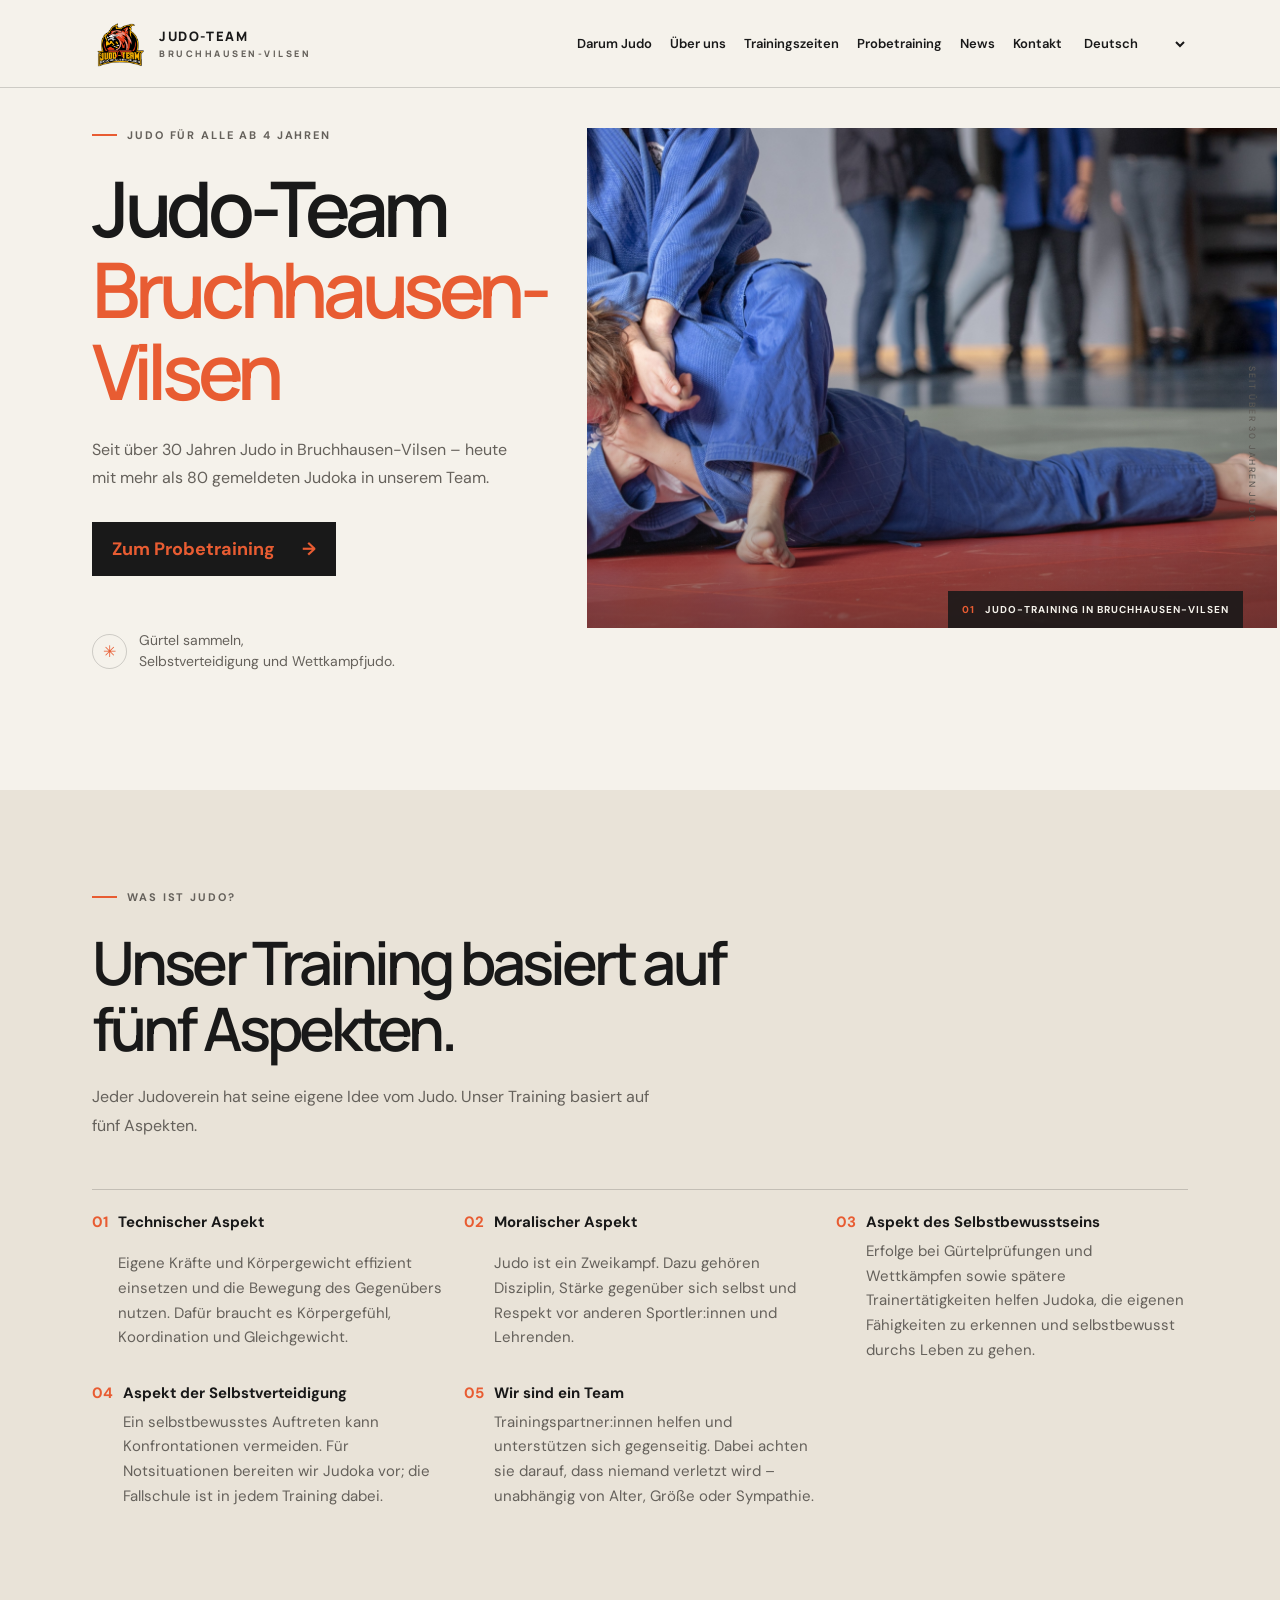
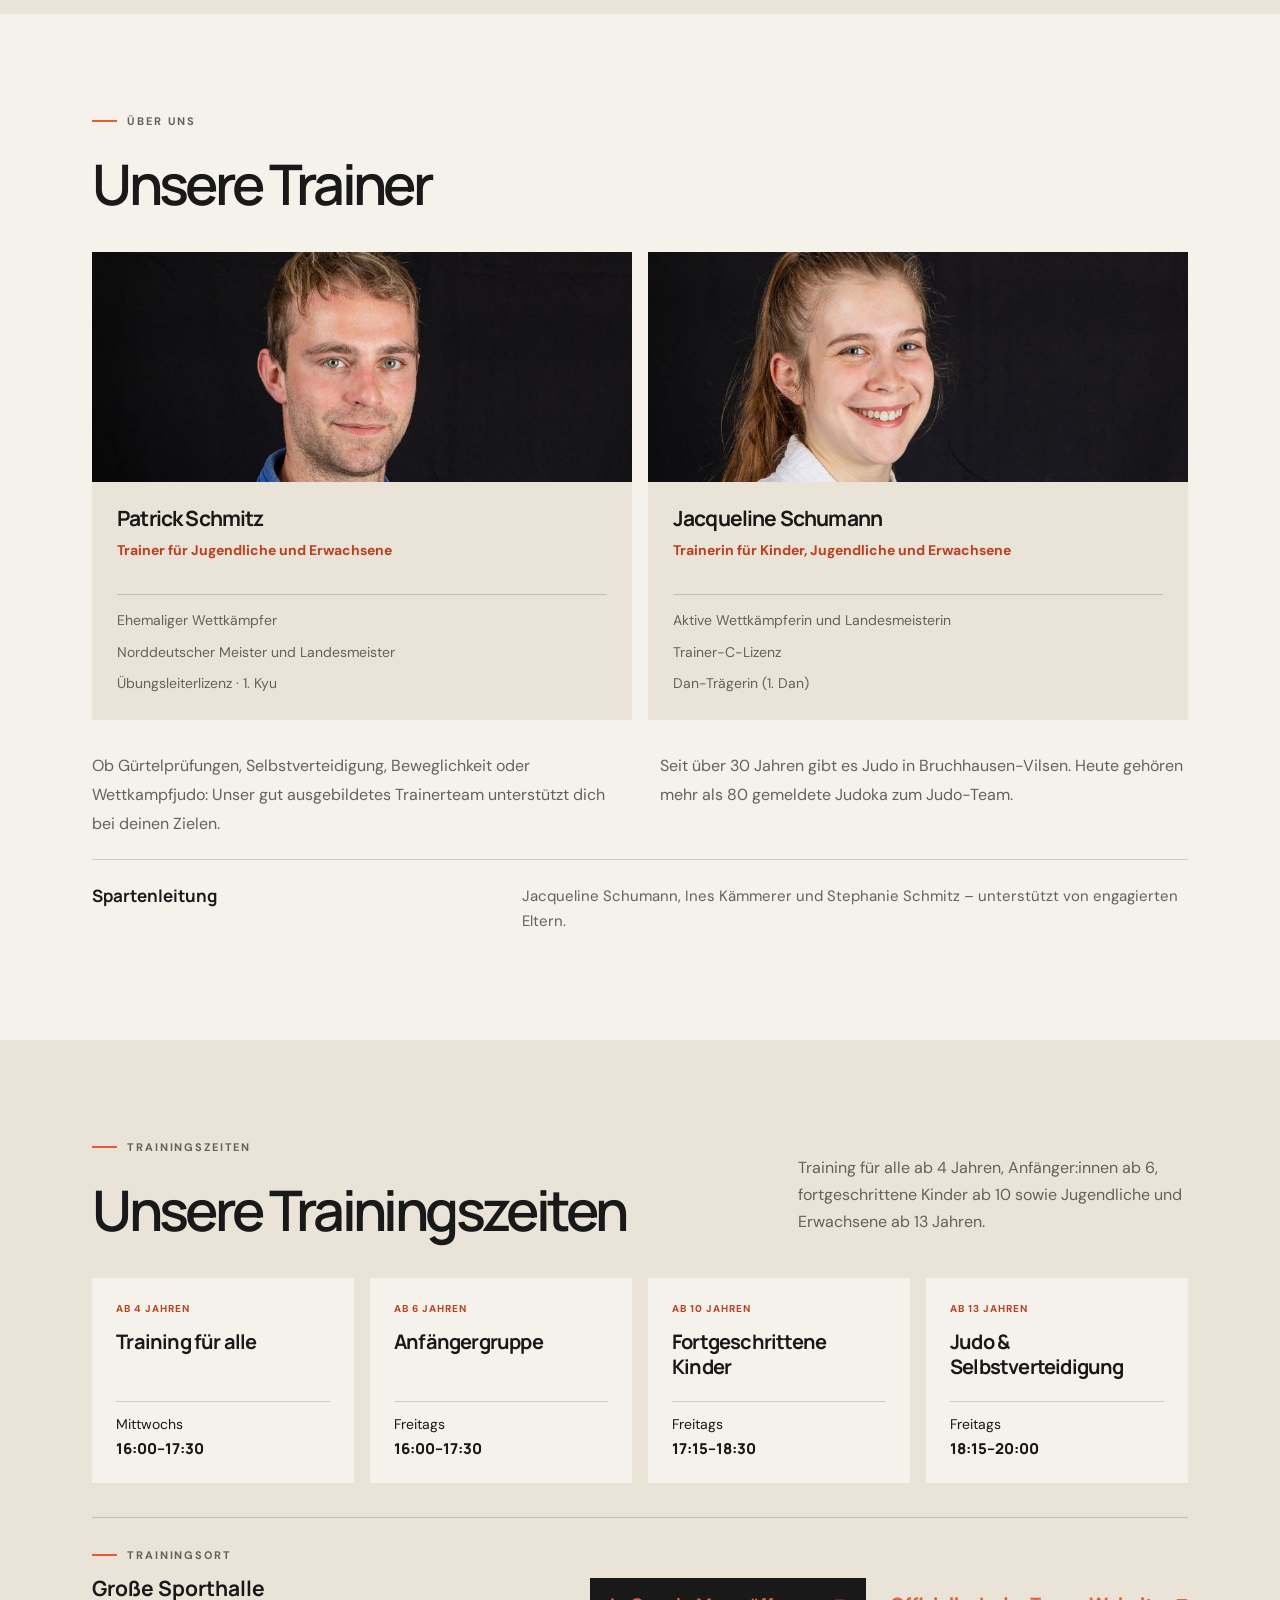
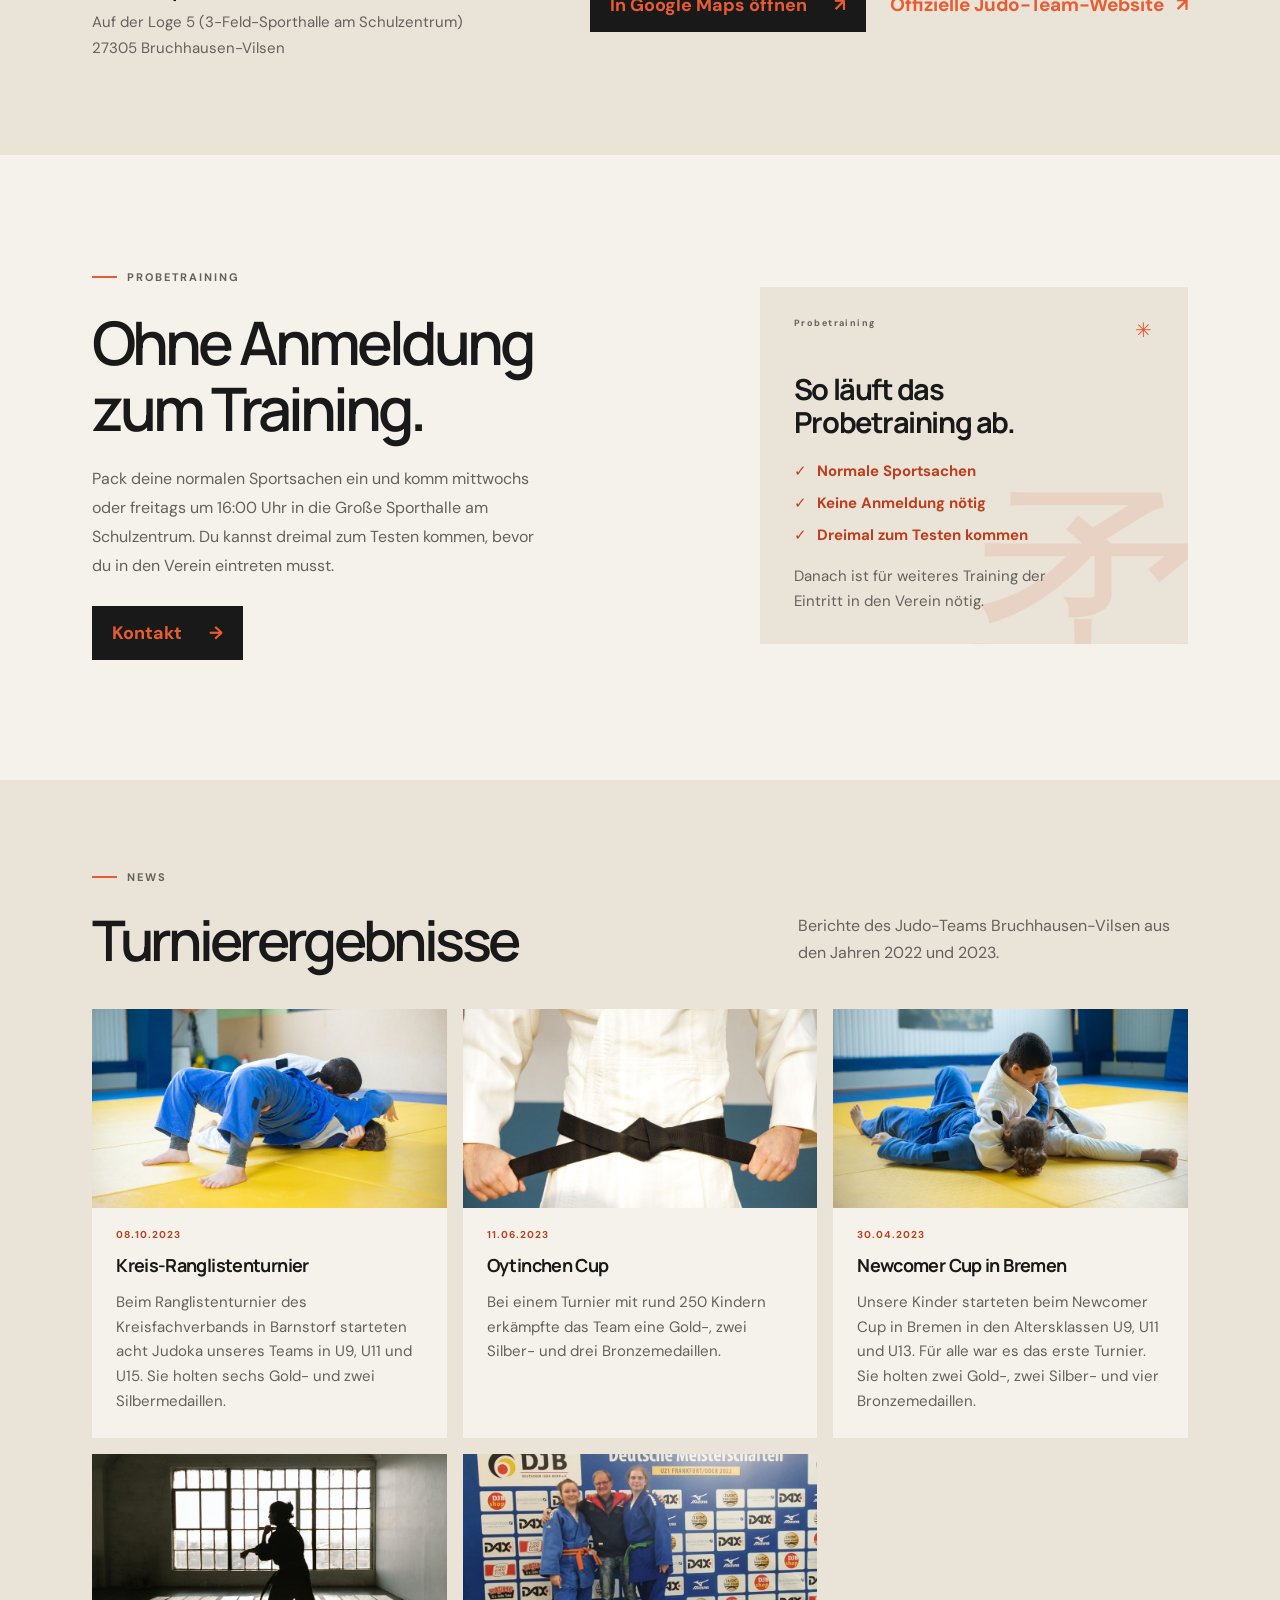
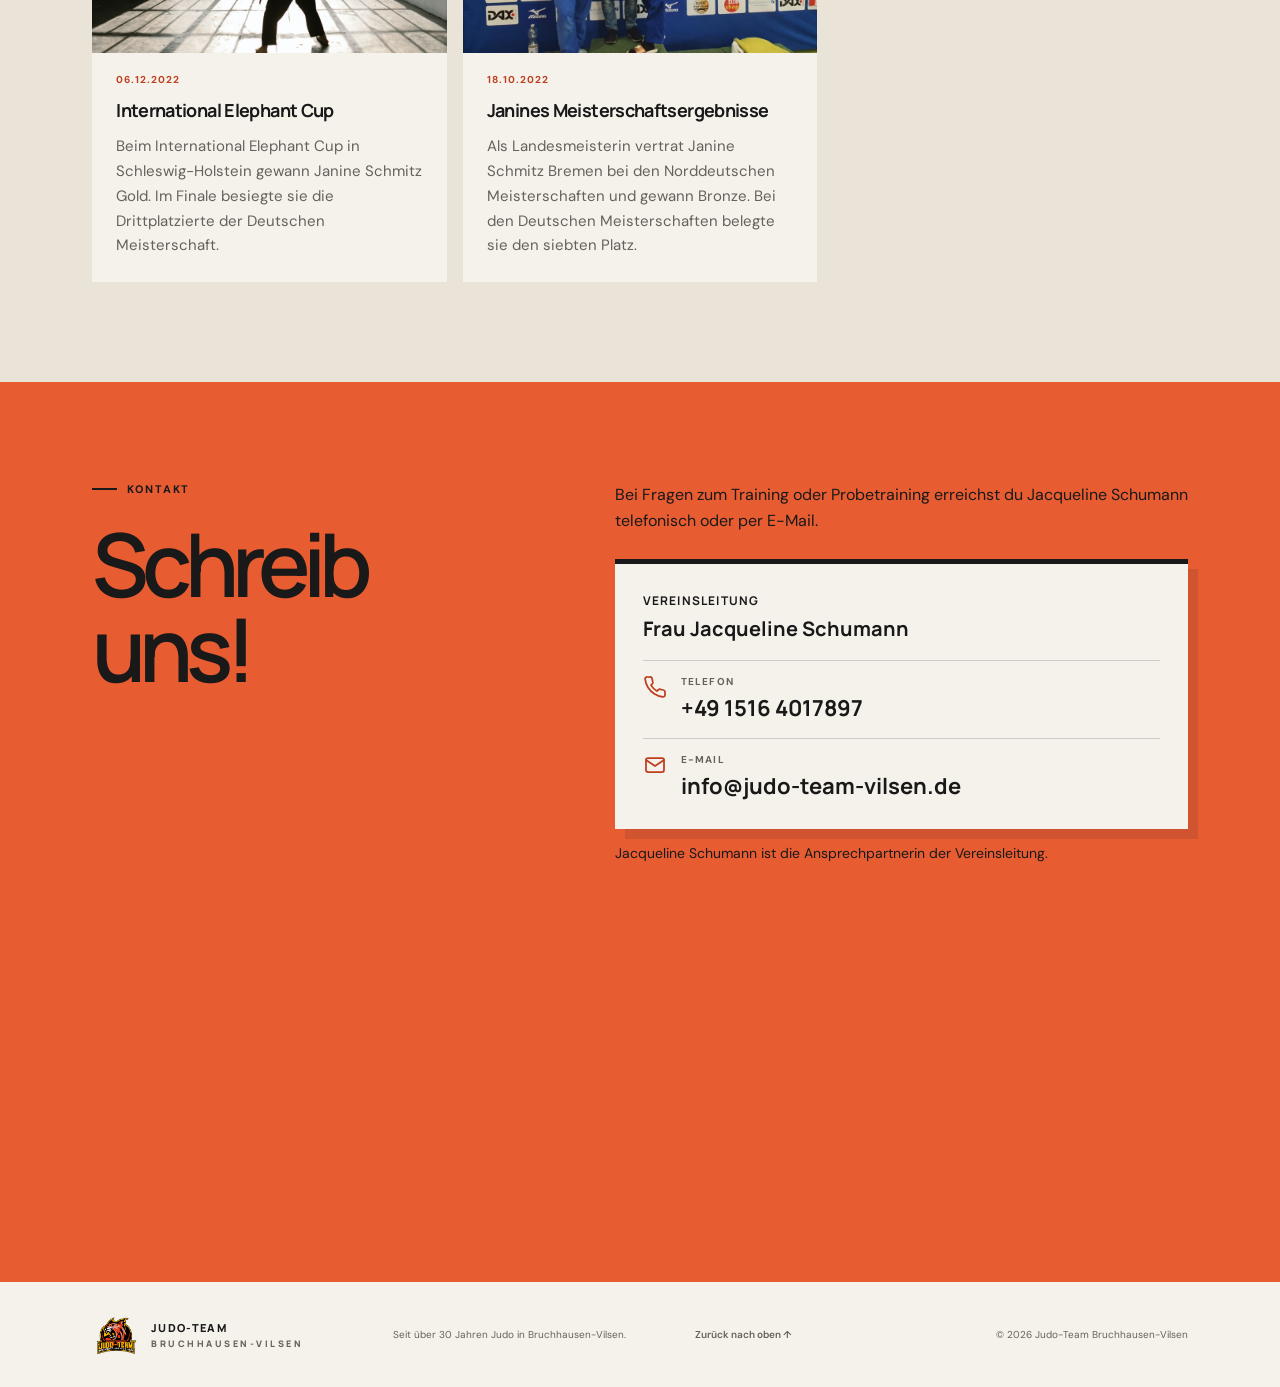
==== commit 7f7f344f: "Remove training-focus strip Remove the orange strip with the four training-focus items and delete it" ====
--- a/index.html
+++ b/index.html
@@ -109,13 +109,6 @@
         </div>
       </section>
 
-      <section class="values" aria-label="Trainingsschwerpunkte" data-i18n-aria-label="valuesLabel">
-        <p><span>01</span> <span data-i18n="valueRespect">Motorik</span></p>
-        <p><span>02</span> <span data-i18n="valueCourage">Disziplin</span></p>
-        <p><span>03</span> <span data-i18n="valueTogether">Teamgeist</span></p>
-        <p><span>04</span> <span data-i18n="valueMovement">Selbstverteidigung</span></p>
-      </section>
-
       <section class="team-section">
         <div class="section-wrap">
           <div class="team-heading" id="verein">
--- a/styles.css
+++ b/styles.css
@@ -324,28 +324,6 @@
   letter-spacing: 0.2em;
   transform: rotate(90deg) translateX(50%);
   transform-origin: right center;
-}
-
-.values {
-  display: grid;
-  grid-template-columns: repeat(4, 1fr);
-  padding: 25px 7.2%;
-  background: var(--orange);
-  color: var(--ink);
-}
-
-.values p {
-  margin: 0;
-  font-family: "Manrope", sans-serif;
-  font-size: 14px;
-  font-weight: 700;
-}
-
-.values span {
-  margin-right: 15px;
-  color: rgba(25, 25, 25, 0.62);
-  font-size: 10px;
-  font-weight: 500;
 }
 
 .section-wrap {
@@ -1069,20 +1047,6 @@
     display: none;
   }
 
-  .values {
-    grid-template-columns: repeat(2, 1fr);
-    gap: 17px 10px;
-    padding: 23px 6%;
-  }
-
-  .values p {
-    font-size: 12px;
-  }
-
-  .values span {
-    margin-right: 8px;
-  }
-
   .section-wrap {
     width: 88%;
   }
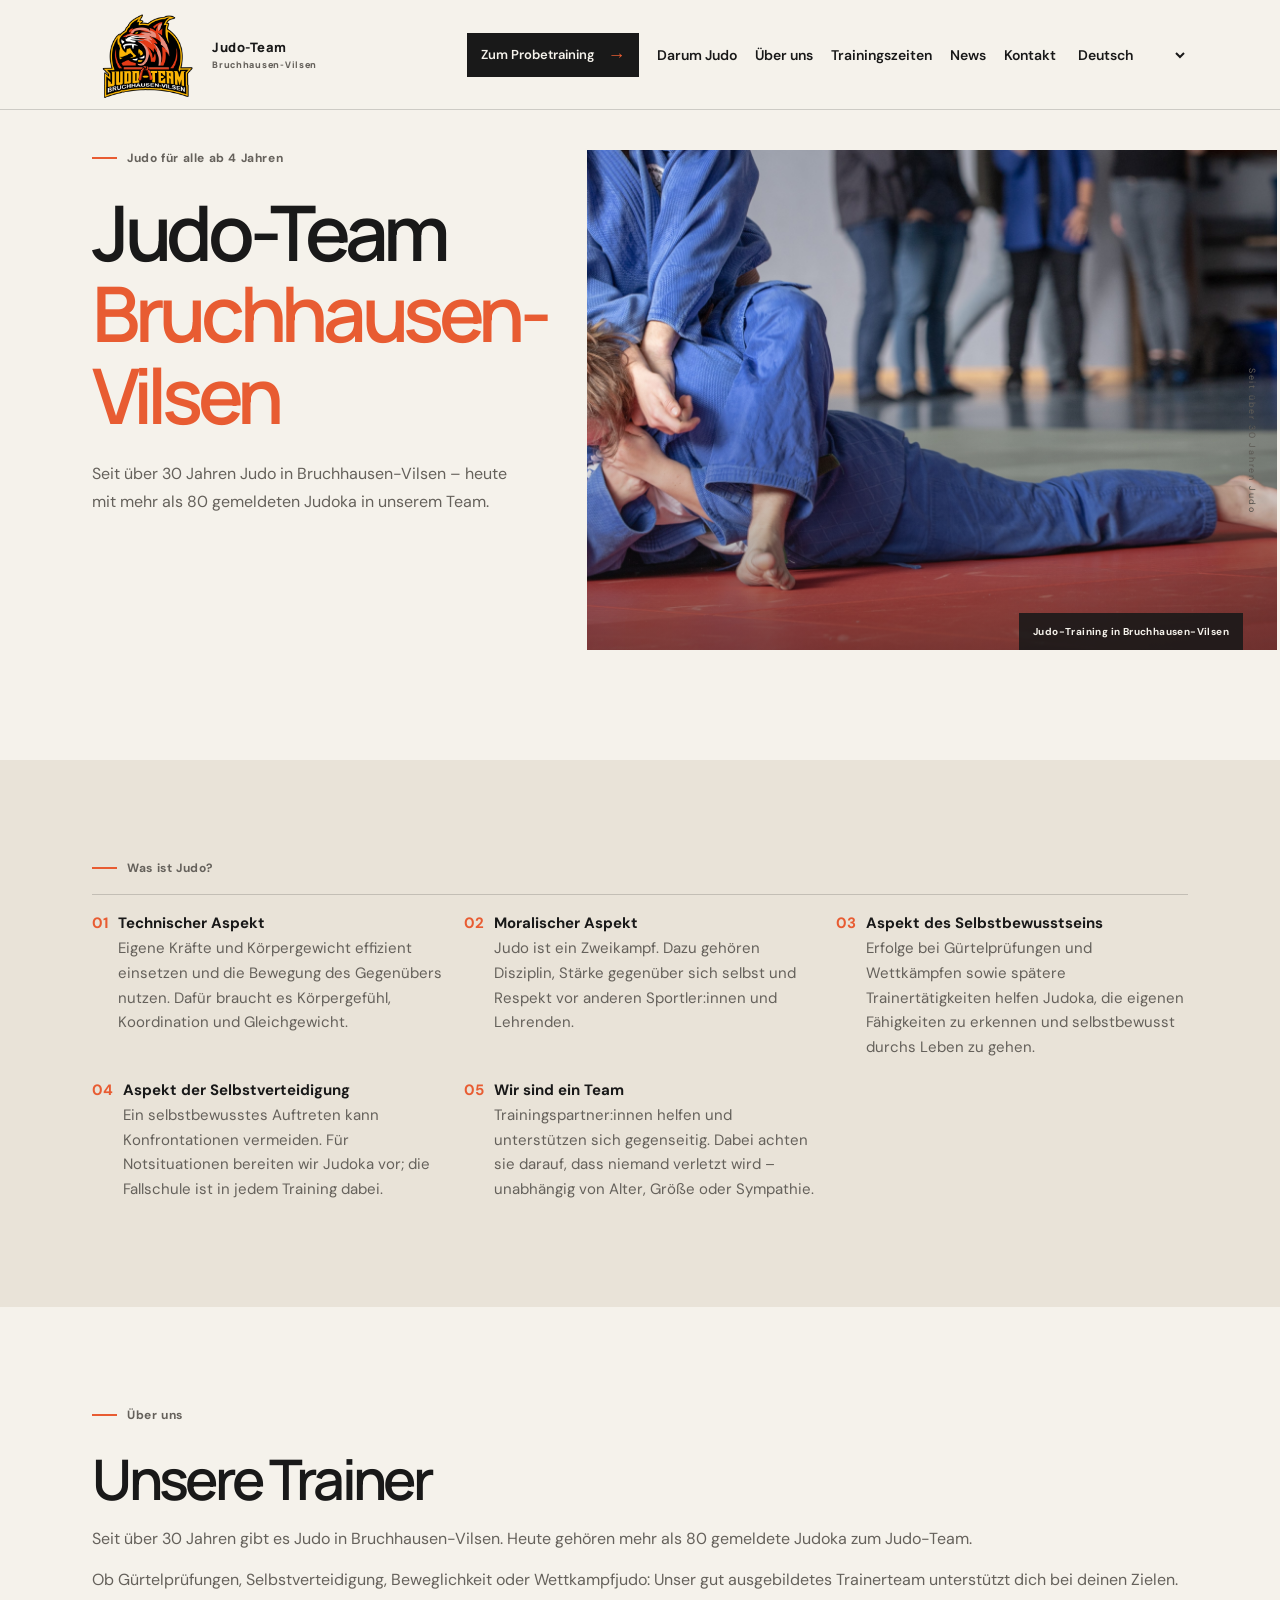
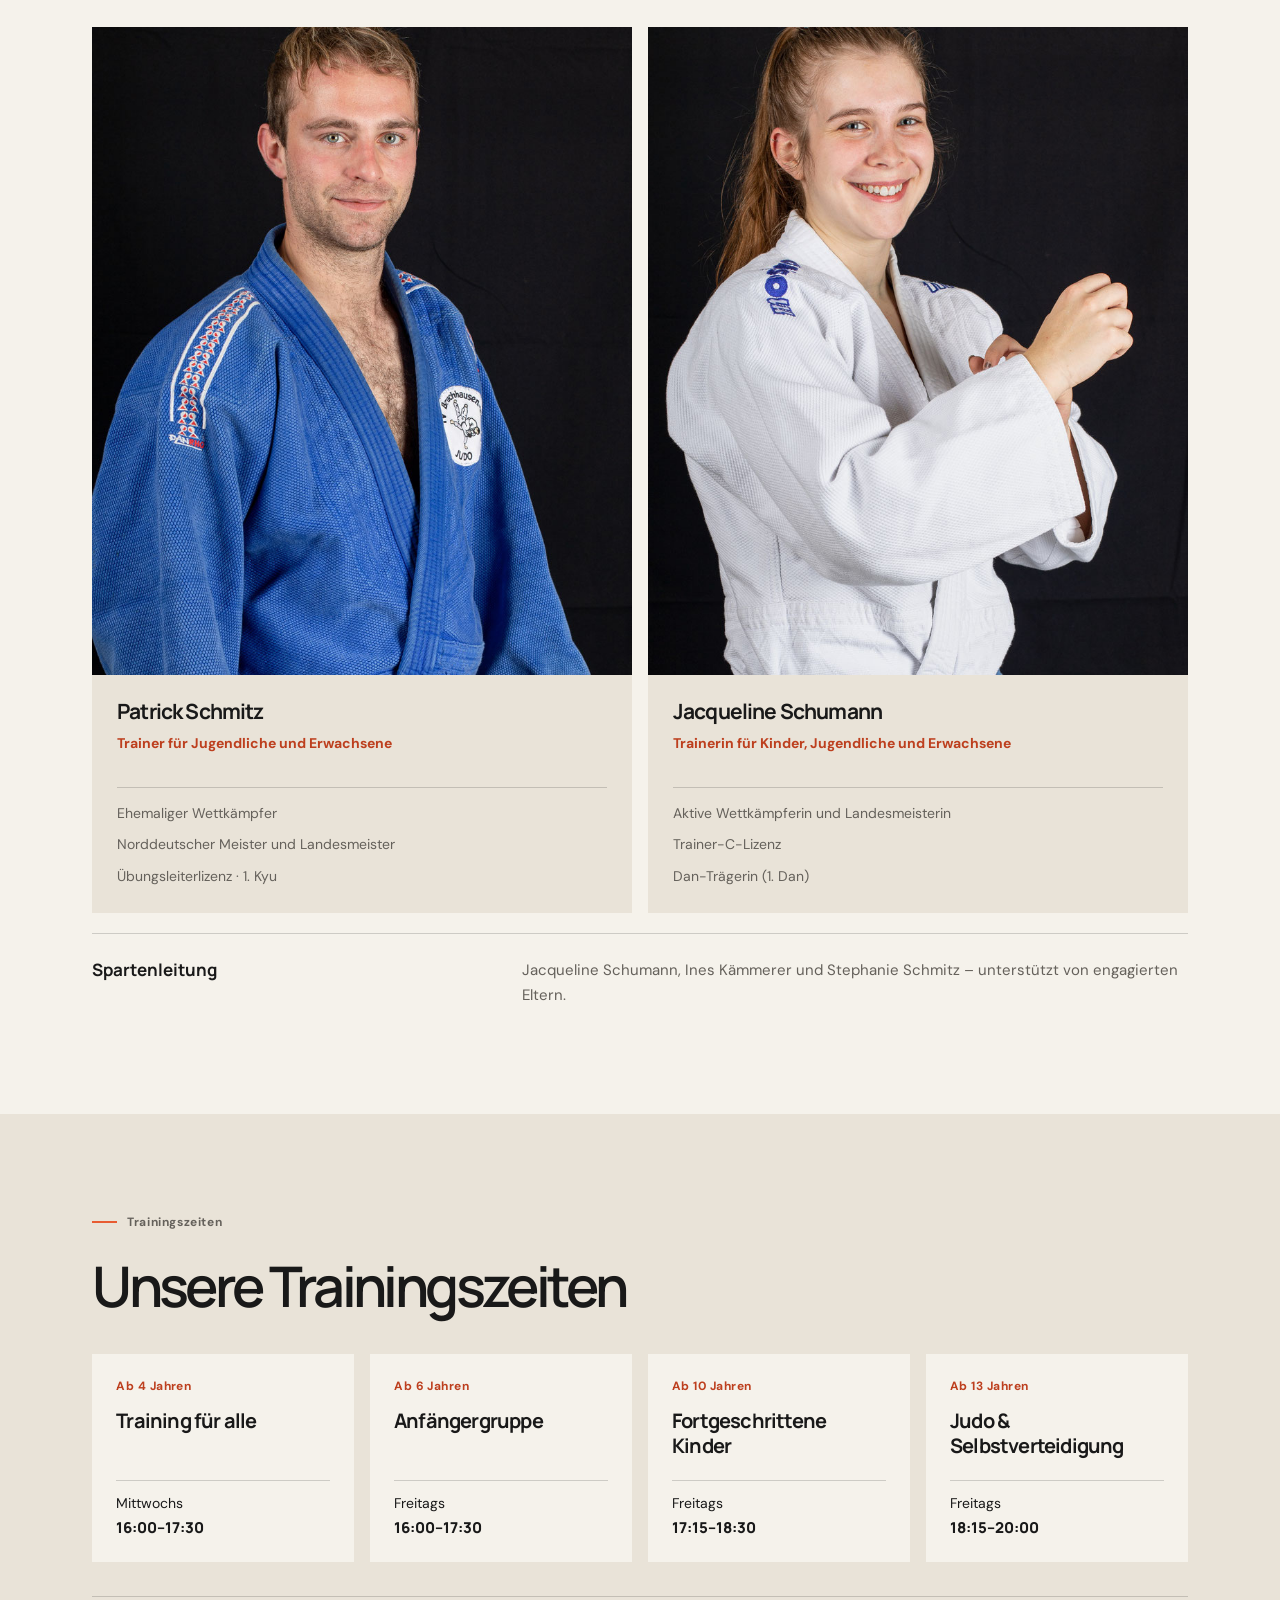
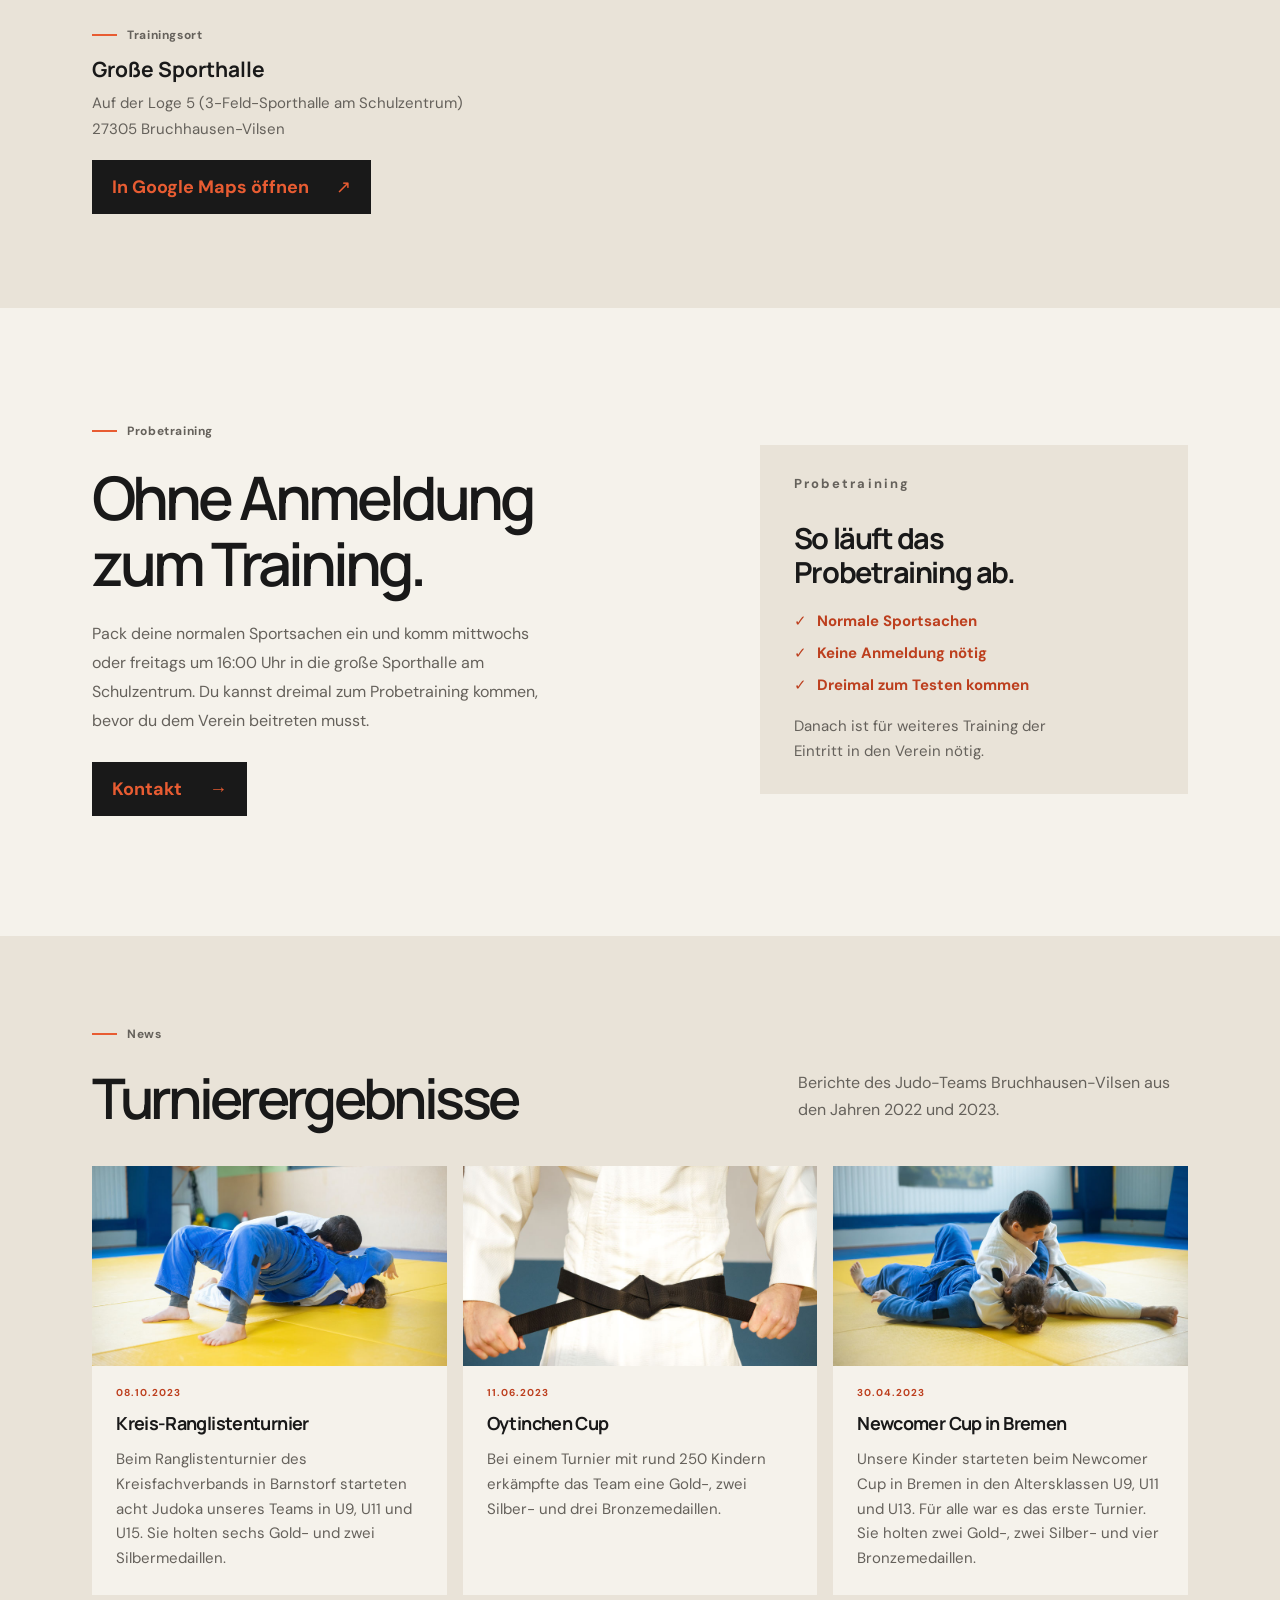
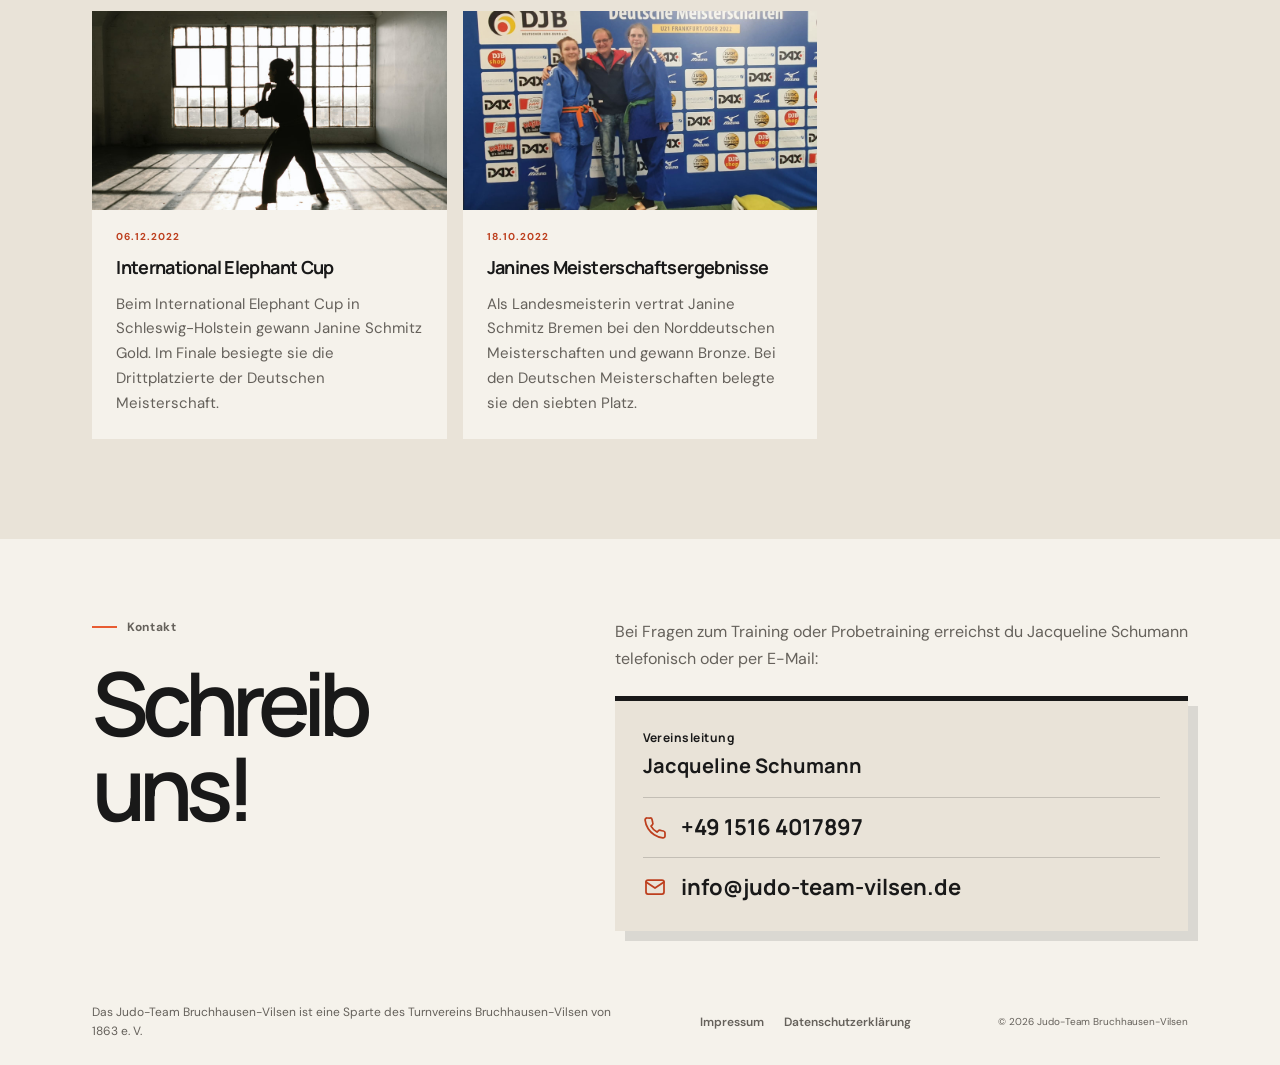
==== commit d685e3bb: "Update club website and legal pages Co-authored-by: Copilot <223556219+Copilot@users.noreply.github." ====
--- a/index.html
+++ b/index.html
@@ -10,20 +10,15 @@
       data-i18n-content="pageDescription"
     >
     <title data-i18n="pageTitle">Judo-Team Bruchhausen-Vilsen</title>
-    <link rel="preconnect" href="https://fonts.googleapis.com">
-    <link rel="preconnect" href="https://fonts.gstatic.com" crossorigin>
-    <link
-      href="https://fonts.googleapis.com/css2?family=DM+Sans:wght@400;500;600;700&family=Manrope:wght@400;500;600;700;800&display=swap"
-      rel="stylesheet"
-    >
     <link rel="stylesheet" href="styles.css">
+    <script src="legal-translations.js" defer></script>
     <script src="script.js" defer></script>
   </head>
   <body>
     <header class="site-header">
       <a class="brand" href="#start" aria-label="Judo-Team Bruchhausen-Vilsen – Startseite" data-i18n-aria-label="brandHome">
-        <img class="brand-logo" src="assets/club-logo.png" alt="" width="56" height="56">
-        <span class="brand-name">JUDO-TEAM <span>BRUCHHAUSEN-VILSEN</span></span>
+        <img class="brand-logo" src="assets/club-logo.png" alt="" width="109" height="109">
+        <span class="brand-name">Judo-Team <span>Bruchhausen-Vilsen</span></span>
       </a>
 
       <button
@@ -38,10 +33,10 @@
       </button>
 
       <nav class="navigation" id="primary-navigation" aria-label="Hauptnavigation" data-i18n-aria-label="navLabel">
+        <a class="navigation-cta" href="#mitmachen"><span data-i18n="heroJoin">Zum Probetraining</span> <span aria-hidden="true">→</span></a>
         <a href="#judo" data-i18n="navJudo">Darum Judo</a>
         <a href="#verein" data-i18n="navClub">Über uns</a>
         <a href="#training" data-i18n="navTraining">Trainingszeiten</a>
-        <a href="#mitmachen" data-i18n="navTry">Probetraining</a>
         <a href="#news" data-i18n="navNews">News</a>
         <a href="#kontakt" data-i18n="navContact">Kontakt</a>
         <label class="language-picker">
@@ -65,13 +60,6 @@
             Seit über 30 Jahren Judo in Bruchhausen-Vilsen – heute mit mehr als
             80 gemeldeten Judoka in unserem Team.
           </p>
-          <div class="hero-actions">
-            <a class="button button-dark" href="#mitmachen"><span data-i18n="heroJoin">Zum Probetraining</span> <span aria-hidden="true">→</span></a>
-          </div>
-          <div class="hero-note">
-            <span class="note-icon" aria-hidden="true">✳</span>
-            <p><span data-i18n="heroNoteFirst">Gürtel sammeln,</span><br><span data-i18n="heroNoteSecond">Selbstverteidigung und Wettkampfjudo.</span></p>
-          </div>
         </div>
 
         <div class="hero-art">
@@ -84,20 +72,15 @@
             height="2047"
             fetchpriority="high"
           >
-          <div class="art-caption"><span>01</span> <span data-i18n="heroCaption">Judo-Training in Bruchhausen-Vilsen</span></div>
-        </div>
-        <div class="hero-side-note" aria-hidden="true" data-i18n="heroSideNote">SEIT ÜBER 30 JAHREN JUDO</div>
+          <div class="art-caption" data-i18n="heroCaption">Judo-Training in Bruchhausen-Vilsen</div>
+        </div>
+        <div class="hero-side-note" aria-hidden="true" data-i18n="heroSideNote">Seit über 30 Jahren Judo</div>
       </section>
 
       <section class="judo-section">
         <div class="section-wrap judo-layout">
           <div class="judo-copy" id="judo">
             <p class="eyebrow eyebrow-light"><span></span><span data-i18n="judoEyebrow">Was ist Judo?</span></p>
-            <h2><span data-i18n="judoTitleFirst">Unser Training basiert auf</span><br><span data-i18n="judoTitleSecond">fünf Aspekten.</span></h2>
-            <p data-i18n="judoCopy">
-              Jeder Judoverein hat seine eigene Idee vom Judo. Unser Training
-              basiert auf fünf Aspekten.
-            </p>
             <div class="judo-points">
               <div><span>01</span><strong data-i18n="pointTechniqueTitle">Technischer Aspekt</strong><small data-i18n="pointTechniqueCopy">Eigene Kräfte und Körpergewicht effizient einsetzen und die Bewegung des Gegenübers nutzen. Dafür braucht es Körpergefühl, Koordination und Gleichgewicht.</small></div>
               <div><span>02</span><strong data-i18n="pointValuesTitle">Moralischer Aspekt</strong><small data-i18n="pointValuesCopy">Judo ist ein Zweikampf. Dazu gehören Disziplin, Stärke gegenüber sich selbst und Respekt vor anderen Sportler:innen und Lehrenden.</small></div>
@@ -116,6 +99,17 @@
               <p class="eyebrow"><span></span><span data-i18n="introEyebrow">Über uns</span></p>
               <h2 data-i18n="teamTitle">Unsere Trainer</h2>
             </div>
+          </div>
+          <div class="team-summary">
+            <p data-i18n="introCopySecond">
+              Seit über 30 Jahren gibt es Judo in Bruchhausen-Vilsen. Heute
+              gehören mehr als 80 gemeldete Judoka zum Judo-Team.
+            </p>
+            <p data-i18n="introCopyFirst">
+              Ob Gürtelprüfungen, Selbstverteidigung, Beweglichkeit oder
+              Wettkampfjudo: Unser gut ausgebildetes Trainerteam unterstützt dich
+              bei deinen Zielen.
+            </p>
           </div>
           <div class="trainer-grid">
             <article class="trainer-card">
@@ -143,17 +137,6 @@
               </div>
             </article>
           </div>
-          <div class="team-summary">
-            <p data-i18n="introCopyFirst">
-              Ob Gürtelprüfungen, Selbstverteidigung, Beweglichkeit oder
-              Wettkampfjudo: Unser gut ausgebildetes Trainerteam unterstützt dich
-              bei deinen Zielen.
-            </p>
-            <p data-i18n="introCopySecond">
-              Seit über 30 Jahren gibt es Judo in Bruchhausen-Vilsen. Heute
-              gehören mehr als 80 gemeldete Judoka zum Judo-Team.
-            </p>
-          </div>
           <div class="leadership-block">
             <h3 data-i18n="leadershipTitle">Spartenleitung</h3>
             <p data-i18n="leadershipCopy">Jacqueline Schumann, Ines Kämmerer und Stephanie Schmitz – unterstützt von engagierten Eltern.</p>
@@ -168,7 +151,6 @@
               <p class="eyebrow"><span></span><span data-i18n="trainingEyebrow">Trainingszeiten</span></p>
               <h2 data-i18n="trainingTitle">Unsere Trainingszeiten</h2>
             </div>
-            <p data-i18n="trainingIntro">Training für alle ab 4 Jahren, Anfänger:innen ab 6, fortgeschrittene Kinder ab 10 sowie Jugendliche und Erwachsene ab 13 Jahren.</p>
           </div>
 
           <div class="training-grid">
@@ -202,14 +184,11 @@
                 Auf der Loge 5 <span data-i18n="schoolCenter">(3-Feld-Sporthalle am Schulzentrum)</span><br>
                 27305 Bruchhausen-Vilsen
               </address>
-            </div>
-            <div class="location-links">
-              <a class="button button-dark" href="https://maps.app.goo.gl/mNsV6Jao2hLASN7o6" target="_blank" rel="noreferrer">
-                <span data-i18n="mapLink">Route planen</span> <span aria-hidden="true">↗</span>
-              </a>
-              <a class="text-link" href="https://www.judo-team-vilsen.de/" target="_blank" rel="noreferrer">
-                <span data-i18n="officialSiteLink">Mehr über unser Judo-Team</span> <span aria-hidden="true">↗</span>
-              </a>
+              <div class="location-links">
+                <a class="button button-dark" href="https://maps.app.goo.gl/mNsV6Jao2hLASN7o6" target="_blank" rel="noreferrer">
+                  <span data-i18n="mapLink">Route planen</span> <span aria-hidden="true">↗</span>
+                </a>
+              </div>
             </div>
           </div>
         </div>
@@ -221,13 +200,13 @@
           <h2><span data-i18n="tryTitleFirst">Ohne Anmeldung</span><br><span data-i18n="tryTitleSecond">zum Training.</span></h2>
           <p data-i18n="tryCopy">
             Pack deine normalen Sportsachen ein und komm mittwochs oder freitags
-            um 16:00 Uhr in die Große Sporthalle am Schulzentrum. Du kannst
-            dreimal zum Testen kommen, bevor du in den Verein eintreten musst.
+            um 16:00 Uhr in die große Sporthalle am Schulzentrum. Du kannst
+            dreimal zum Probetraining kommen, bevor du dem Verein beitreten musst.
           </p>
           <a class="button button-dark" href="#kontakt"><span data-i18n="tryContact">Kontakt</span> <span aria-hidden="true">→</span></a>
         </div>
         <div class="try-card">
-          <div class="card-topline"><span data-i18n="cardKicker">Probetraining</span><span>✳</span></div>
+          <div class="card-topline"><span data-i18n="cardKicker">Probetraining</span></div>
           <h3><span data-i18n="cardTitleFirst">So funktioniert</span><br><span data-i18n="cardTitleSecond">das Probetraining</span></h3>
           <ul>
             <li><span>✓</span> <span data-i18n="cardItemOne">Normale Sportsachen</span></li>
@@ -235,7 +214,6 @@
             <li><span>✓</span> <span data-i18n="cardItemThree">Dreimal zum Testen kommen</span></li>
           </ul>
           <p data-i18n="cardCopy">Danach ist für weiteres Training der Eintritt in den Verein nötig.</p>
-          <span class="card-decoration" aria-hidden="true">柔</span>
         </div>
       </section>
 
@@ -286,22 +264,21 @@
       <section class="contact-section">
         <div class="section-wrap contact-layout">
           <div id="kontakt">
-          <p class="eyebrow eyebrow-light"><span></span><span data-i18n="contactEyebrow">Kontakt</span></p>
+          <p class="eyebrow"><span></span><span data-i18n="contactEyebrow">Kontakt</span></p>
           <h2><span data-i18n="contactTitleFirst">Schreib</span><br><span data-i18n="contactTitleSecond">uns!</span></h2>
           </div>
           <div class="contact-copy">
             <p data-i18n="contactCopy">
             Bei Fragen zum Training oder Probetraining erreichst du Jacqueline
-            Schumann telefonisch oder per E-Mail.
+            Schumann telefonisch oder per E-Mail:
             </p>
             <div class="contact-details">
               <strong data-i18n="contactDetailsTitle">Vereinsleitung</strong>
-              <span class="contact-person" data-i18n="contactPerson">Frau Jacqueline Schumann</span>
+              <span class="contact-person" data-i18n="contactPerson">Jacqueline Schumann</span>
               <a class="contact-method" href="tel:+4915164017897">
                 <svg class="contact-icon" aria-hidden="true" viewBox="0 0 24 24" fill="none" stroke="currentColor" stroke-width="1.75" stroke-linecap="round" stroke-linejoin="round">
                   <path d="M22 16.9v3a2 2 0 0 1-2.2 2 19.8 19.8 0 0 1-8.6-3.1 19.4 19.4 0 0 1-6-6A19.8 19.8 0 0 1 2.1 4.2 2 2 0 0 1 4.1 2h3a2 2 0 0 1 2 1.7c.1 1 .4 2 .7 3a2 2 0 0 1-.5 2.1L8 10.1a16 16 0 0 0 6 6l1.3-1.3a2 2 0 0 1 2.1-.5c1 .4 2 .6 3 .7a2 2 0 0 1 1.6 1.9Z"/>
                 </svg>
-                <span class="contact-label" data-i18n="phoneLabel">Telefon</span>
                 <span class="contact-value">+49 1516 4017897</span>
               </a>
               <a class="contact-method" href="mailto:info@judo-team-vilsen.de">
@@ -309,23 +286,20 @@
                   <rect x="3" y="5" width="18" height="14" rx="2"/>
                   <path d="m3 7 9 6 9-6"/>
                 </svg>
-                <span class="contact-label" data-i18n="emailLabel">E-Mail</span>
                 <span class="contact-value">info@judo-team-vilsen.de</span>
               </a>
             </div>
-            <small data-i18n="contactNote">Jacqueline Schumann ist die Ansprechpartnerin der Vereinsleitung.</small>
           </div>
         </div>
       </section>
     </main>
 
     <footer class="site-footer">
-      <a class="brand footer-brand" href="#start">
-        <img class="brand-logo" src="assets/club-logo.png" alt="" width="56" height="56">
-        <span class="brand-name">JUDO-TEAM <span>BRUCHHAUSEN-VILSEN</span></span>
-      </a>
-      <p data-i18n="footerTagline">Seit über 30 Jahren Judo in Bruchhausen-Vilsen.</p>
-      <a href="#start" class="back-to-top"><span data-i18n="backToTop">Zurück nach oben</span> ↑</a>
+      <p class="footer-affiliation" data-i18n="legalFooterAffiliation">Das Judo-Team Bruchhausen-Vilsen ist eine Sparte des Turnvereins Bruchhausen-Vilsen von 1863 e. V.</p>
+      <nav class="footer-legal" aria-label="Rechtliche Informationen" data-i18n-aria-label="legalNavLabel">
+        <a href="impressum.html" data-i18n="legalFooterImpressum">Impressum</a>
+        <a href="privacy-policy.html" data-i18n="legalFooterPrivacy">Privacy Policy</a>
+      </nav>
       <small>© <span id="current-year"></span> Judo-Team Bruchhausen-Vilsen</small>
     </footer>
   </body>
--- a/styles.css
+++ b/styles.css
@@ -1,3 +1,57 @@
+@font-face {
+  font-family: "DM Sans";
+  font-style: normal;
+  font-weight: 400 700;
+  font-display: swap;
+  src: url("assets/fonts/dm-sans-latin-ext.woff2") format("woff2");
+  unicode-range: U+0100-02BA, U+02BD-02C5, U+02C7-02CC, U+02CE-02D7, U+02DD-02FF, U+0304, U+0308, U+0329, U+1D00-1DBF, U+1E00-1E9F, U+1EF2-1EFF, U+2020, U+20A0-20AB, U+20AD-20C4, U+2113, U+2C60-2C7F, U+A720-A7FF;
+}
+
+@font-face {
+  font-family: "DM Sans";
+  font-style: normal;
+  font-weight: 400 700;
+  font-display: swap;
+  src: url("assets/fonts/dm-sans-latin.woff2") format("woff2");
+  unicode-range: U+0000-00FF, U+0131, U+0152-0153, U+02BB-02BC, U+02C6, U+02DA, U+02DC, U+0304, U+0308, U+0329, U+2000-206F, U+20AC, U+2122, U+2191, U+2193, U+2212, U+2215, U+FEFF, U+FFFD;
+}
+
+@font-face {
+  font-family: "Manrope";
+  font-style: normal;
+  font-weight: 400 800;
+  font-display: swap;
+  src: url("assets/fonts/manrope-cyrillic-ext.woff2") format("woff2");
+  unicode-range: U+0460-052F, U+1C80-1C8A, U+20B4, U+2DE0-2DFF, U+A640-A69F, U+FE2E-FE2F;
+}
+
+@font-face {
+  font-family: "Manrope";
+  font-style: normal;
+  font-weight: 400 800;
+  font-display: swap;
+  src: url("assets/fonts/manrope-cyrillic.woff2") format("woff2");
+  unicode-range: U+0301, U+0400-045F, U+0490-0491, U+04B0-04B1, U+2116;
+}
+
+@font-face {
+  font-family: "Manrope";
+  font-style: normal;
+  font-weight: 400 800;
+  font-display: swap;
+  src: url("assets/fonts/manrope-latin-ext.woff2") format("woff2");
+  unicode-range: U+0100-02BA, U+02BD-02C5, U+02C7-02CC, U+02CE-02D7, U+02DD-02FF, U+0304, U+0308, U+0329, U+1D00-1DBF, U+1E00-1E9F, U+1EF2-1EFF, U+2020, U+20A0-20AB, U+20AD-20C4, U+2113, U+2C60-2C7F, U+A720-A7FF;
+}
+
+@font-face {
+  font-family: "Manrope";
+  font-style: normal;
+  font-weight: 400 800;
+  font-display: swap;
+  src: url("assets/fonts/manrope-latin.woff2") format("woff2");
+  unicode-range: U+0000-00FF, U+0131, U+0152-0153, U+02BB-02BC, U+02C6, U+02DA, U+02DC, U+0304, U+0308, U+0329, U+2000-206F, U+20AC, U+2122, U+2191, U+2193, U+2212, U+2215, U+FEFF, U+FFFD;
+}
+
 :root {
   color-scheme: light;
   --paper: #f5f2eb;
@@ -69,8 +123,8 @@
 
 .brand-logo {
   display: block;
-  width: 56px;
-  height: 56px;
+  width: 109px;
+  height: 109px;
   object-fit: contain;
 }
 
@@ -78,7 +132,7 @@
   font-family: "Manrope", sans-serif;
   font-size: 13px;
   font-weight: 800;
-  letter-spacing: 0.12em;
+  letter-spacing: 0.04em;
 }
 
 .brand-name span {
@@ -86,14 +140,14 @@
   margin-top: 2px;
   color: var(--muted);
   font-size: 9px;
-  letter-spacing: 0.28em;
+  letter-spacing: 0.08em;
 }
 
 .navigation {
   display: flex;
   align-items: center;
   gap: clamp(8px, 1.4vw, 24px);
-  font-size: 13px;
+  font-size: 14px;
   font-weight: 600;
 }
 
@@ -113,9 +167,31 @@
 }
 
 .navigation > a:hover,
-.text-link:hover,
-.back-to-top:hover {
+.text-link:hover {
   color: var(--orange-dark);
+}
+
+.navigation > a.navigation-cta {
+  display: inline-flex;
+  align-items: center;
+  justify-content: space-between;
+  gap: 12px;
+  padding: 10px 14px;
+  border-bottom: 0;
+  background: var(--ink);
+  color: var(--paper);
+  font-size: 13px;
+  white-space: nowrap;
+}
+
+.navigation > a.navigation-cta:hover {
+  background: var(--orange-dark);
+  color: var(--paper);
+}
+
+.navigation-cta > span:last-child {
+  color: var(--orange);
+  font-size: 18px;
 }
 
 
@@ -145,10 +221,9 @@
   gap: 10px;
   margin: 0 0 25px;
   color: var(--muted);
-  font-size: 11px;
+  font-size: 12px;
   font-weight: 700;
-  letter-spacing: 0.17em;
-  text-transform: uppercase;
+  letter-spacing: 0.05em;
 }
 
 .eyebrow > span:first-child {
@@ -189,12 +264,6 @@
   color: var(--muted);
   font-size: 16px;
   line-height: 1.75;
-}
-
-.hero-actions {
-  display: flex;
-  align-items: center;
-  gap: 26px;
 }
 
 .button {
@@ -240,30 +309,6 @@
   font-size: 19px;
 }
 
-.hero-note {
-  display: flex;
-  align-items: center;
-  gap: 12px;
-  margin-top: 54px;
-}
-
-.note-icon {
-  display: grid;
-  width: 35px;
-  height: 35px;
-  place-items: center;
-  border: 1px solid var(--line);
-  border-radius: 50%;
-  color: var(--orange);
-}
-
-.hero-note p {
-  margin: 0;
-  color: var(--muted);
-  font-size: 14px;
-  line-height: 1.5;
-}
-
 .hero-art {
   position: relative;
   min-height: 500px;
@@ -295,24 +340,12 @@
   bottom: 0;
   right: 5%;
   z-index: 2;
-  display: flex;
-  align-items: center;
-  gap: 10px;
   padding: 12px 14px;
   background: rgba(25, 25, 25, 0.88);
   color: var(--paper);
   font-size: 10px;
   font-weight: 700;
-  letter-spacing: 0.1em;
-  text-transform: uppercase;
-}
-
-.art-caption span:first-child {
-  color: var(--orange);
-}
-
-.art-caption span:last-child {
-  color: var(--paper);
+  letter-spacing: 0.04em;
 }
 
 .hero-side-note {
@@ -328,7 +361,7 @@
 
 .section-wrap {
   width: min(100% - 14.4%, 1200px);
-  margin: 0 auto;
+  margin: 0 auto 0 7.2%;
 }
 
 h2 {
@@ -340,7 +373,6 @@
 }
 
 .team-summary p,
-.judo-copy > p:not(.eyebrow),
 .try-copy > p:not(.eyebrow),
 .contact-copy > p {
   color: var(--muted);
@@ -354,9 +386,9 @@
 
 .team-summary {
   display: grid;
-  grid-template-columns: repeat(2, minmax(0, 1fr));
-  gap: 40px;
-  margin-top: 32px;
+  grid-template-columns: 1fr;
+  gap: 12px;
+  margin-bottom: 32px;
 }
 
 .team-summary p {
@@ -377,6 +409,10 @@
   font-size: clamp(38px, 5vw, 56px);
 }
 
+.team-heading {
+  margin-bottom: 16px;
+}
+
 .news-heading > p {
   max-width: 390px;
   margin-bottom: 5px;
@@ -401,9 +437,7 @@
 .trainer-photo {
   display: block;
   width: 100%;
-  height: 230px;
-  object-fit: cover;
-  object-position: center top;
+  height: auto;
 }
 
 .trainer-card-copy {
@@ -504,10 +538,9 @@
 .training-age {
   margin-bottom: 14px;
   color: var(--orange-dark);
-  font-size: 10px;
+  font-size: 12px;
   font-weight: 700;
-  letter-spacing: 0.1em;
-  text-transform: uppercase;
+  letter-spacing: 0.04em;
 }
 
 .training-card h3 {
@@ -534,9 +567,7 @@
 
 .training-location {
   display: grid;
-  grid-template-columns: 1fr auto;
-  gap: 24px;
-  align-items: center;
+  grid-template-columns: 1fr;
   margin-top: 34px;
   padding-top: 30px;
   border-top: 1px solid var(--line);
@@ -563,6 +594,7 @@
   flex-wrap: wrap;
   align-items: center;
   gap: 24px;
+  margin-top: 18px;
 }
 
 .judo-section {
@@ -583,28 +615,24 @@
   color: var(--muted);
 }
 
-.judo-copy h2 {
-  margin-bottom: 22px;
-}
-
-.judo-copy > p:not(.eyebrow) {
-  max-width: 570px;
-  color: var(--muted);
+.judo-copy > .eyebrow {
+  margin-bottom: 18px;
 }
 
 .judo-points {
   display: grid;
   grid-template-columns: repeat(3, 1fr);
   gap: 20px;
-  margin-top: 48px;
-  padding-top: 22px;
+  margin-top: 18px;
+  padding-top: 18px;
   border-top: 1px solid var(--line);
 }
 
 .judo-points div {
   display: grid;
   grid-template-columns: auto 1fr;
-  gap: 7px 10px;
+  align-content: start;
+  gap: 3px 10px;
 }
 
 .judo-points span {
@@ -622,6 +650,7 @@
   color: var(--muted);
   font-size: 15px;
   line-height: 1.65;
+  text-align: left;
 }
 
 .news-section {
@@ -686,30 +715,19 @@
 }
 
 .try-card {
-  position: relative;
   min-height: 330px;
   padding: 30px 34px;
-  overflow: hidden;
   background: var(--surface);
 }
 
 .card-topline {
-  display: flex;
-  justify-content: space-between;
-  color: var(--muted);
-  font-size: 9px;
+  color: var(--muted);
+  font-size: 13px;
   font-weight: 700;
   letter-spacing: 0.16em;
 }
 
-.card-topline span:last-child {
-  color: var(--orange);
-  font-size: 20px;
-}
-
 .try-card h3 {
-  position: relative;
-  z-index: 1;
   margin: 30px 0 22px;
   font-size: 29px;
   letter-spacing: -0.05em;
@@ -717,8 +735,6 @@
 }
 
 .try-card ul {
-  position: relative;
-  z-index: 1;
   display: grid;
   gap: 12px;
   margin: 0 0 19px;
@@ -739,8 +755,6 @@
 }
 
 .try-card > p {
-  position: relative;
-  z-index: 1;
   max-width: 270px;
   margin-bottom: 0;
   color: var(--muted);
@@ -748,19 +762,9 @@
   line-height: 1.65;
 }
 
-.card-decoration {
-  position: absolute;
-  right: -25px;
-  bottom: -90px;
-  color: rgba(232, 92, 50, 0.12);
-  font-size: 250px;
-  line-height: 1;
-}
-
 .contact-section {
-  min-height: 100vh;
-  padding: 100px 0;
-  background: var(--orange);
+  padding: 80px 0 48px;
+  background: var(--paper);
 }
 
 .contact-layout {
@@ -768,14 +772,6 @@
   grid-template-columns: 0.85fr 1.15fr;
   gap: 9%;
   align-items: start;
-}
-
-.contact-section .eyebrow-light {
-  color: var(--ink);
-}
-
-.contact-section .eyebrow > span:first-child {
-  background: var(--ink);
 }
 
 .contact-section h2 {
@@ -787,7 +783,7 @@
 .contact-copy > p {
   max-width: 580px;
   margin-bottom: 24px;
-  color: var(--ink);
+  color: var(--muted);
   font-size: 16px;
   line-height: 1.65;
 }
@@ -798,15 +794,14 @@
   width: 100%;
   padding: 28px;
   border-top: 5px solid var(--ink);
-  background: var(--paper);
+  background: var(--surface);
   box-shadow: 10px 10px 0 rgba(25, 25, 25, 0.12);
 }
 
 .contact-details strong {
   font-family: "Manrope", sans-serif;
   font-size: 12px;
-  letter-spacing: 0.1em;
-  text-transform: uppercase;
+  letter-spacing: 0.04em;
 }
 
 .contact-details .contact-person {
@@ -819,36 +814,22 @@
 }
 
 .contact-method {
-  display: grid;
-  grid-template-columns: 24px minmax(0, 1fr);
-  gap: 5px 14px;
+  display: flex;
+  align-items: center;
+  gap: 14px;
   padding-top: 14px;
   border-top: 1px solid var(--line);
 }
 
 .contact-icon {
-  grid-column: 1;
-  grid-row: 1 / span 2;
+  flex: 0 0 24px;
   width: 24px;
   height: 24px;
   color: var(--orange-dark);
 }
 
-.contact-method .contact-label,
-.contact-method .contact-value {
-  grid-column: 2;
-}
-
 .contact-method:hover .contact-value {
   color: var(--orange-dark);
-}
-
-.contact-details .contact-label {
-  color: var(--muted);
-  font-size: 10px;
-  font-weight: 700;
-  letter-spacing: 0.12em;
-  text-transform: uppercase;
 }
 
 .contact-details .contact-value {
@@ -860,46 +841,89 @@
   overflow-wrap: anywhere;
 }
 
-.contact-copy small {
-  display: block;
-  margin-top: 14px;
-  color: var(--ink);
-  font-size: 14px;
-  line-height: 1.5;
-}
-
 .site-footer {
-  display: grid;
-  grid-template-columns: 1fr 1fr 1fr auto;
+  display: flex;
   align-items: center;
-  gap: 20px;
-  min-height: 105px;
-  padding: 20px 7.2%;
-}
-
-.footer-brand .brand-logo {
-  width: 48px;
-  height: 48px;
-}
-
-.footer-brand .brand-name {
-  font-size: 11px;
-}
-
-.site-footer > p,
-.site-footer > small,
-.back-to-top {
+  justify-content: space-between;
+  flex-wrap: wrap;
+  gap: 16px 32px;
+  padding: 24px 7.2%;
+}
+
+.footer-affiliation {
+  max-width: 520px;
   margin: 0;
   color: var(--muted);
+  font-size: 12px;
+  line-height: 1.6;
+}
+
+.footer-legal {
+  display: flex;
+  flex-wrap: wrap;
+  gap: 10px 20px;
+}
+
+.footer-legal a {
+  margin: 0;
+  color: var(--muted);
+  font-size: 12px;
+  font-weight: 600;
+}
+
+.footer-legal a:hover {
+  color: var(--orange-dark);
+}
+
+.site-footer > small {
+  margin: 0;
+  color: var(--muted);
   font-size: 10px;
-}
-
-.site-footer > small {
-  text-align: right;
-}
-
-.back-to-top {
-  font-weight: 600;
+  white-space: nowrap;
+}
+
+.legal-content {
+  width: min(100% - 14.4%, 900px);
+  margin: 0 auto 0 7.2%;
+  padding: 72px 0 88px;
+}
+
+.legal-content h1 {
+  margin-bottom: 30px;
+  overflow-wrap: anywhere;
+  hyphens: auto;
+}
+
+.legal-content h2 {
+  margin: 36px 0 12px;
+  font-size: clamp(24px, 3vw, 32px);
+  letter-spacing: -0.04em;
+}
+
+.legal-content p,
+.legal-content li,
+.legal-content address {
+  color: var(--muted);
+  font-size: 16px;
+  line-height: 1.75;
+}
+
+.legal-content address {
+  margin-bottom: 16px;
+  font-style: normal;
+}
+
+.legal-content ul {
+  display: grid;
+  gap: 8px;
+  margin: 0 0 16px;
+  padding-left: 24px;
+}
+
+.legal-content a:not(.brand) {
+  color: var(--orange-dark);
+  text-decoration: underline;
+  text-underline-offset: 3px;
 }
 
 :focus-visible {
@@ -923,6 +947,12 @@
 
   .section-wrap {
     width: 90%;
+    margin: 0 auto;
+  }
+
+  .legal-content {
+    width: 90%;
+    margin: 0 auto;
   }
 
   .try-section {
@@ -983,6 +1013,11 @@
     border-bottom: 1px solid var(--line);
   }
 
+  .navigation > a.navigation-cta {
+    margin: 8px 0 12px;
+    padding: 12px 14px;
+  }
+
   .language-picker {
     margin-top: 13px;
   }
@@ -1028,10 +1063,6 @@
     font-size: 16px;
   }
 
-  .hero-note {
-    margin-top: 30px;
-  }
-
   .hero-art {
     width: 100%;
     min-height: 340px;
@@ -1049,6 +1080,11 @@
 
   .section-wrap {
     width: 88%;
+  }
+
+  .legal-content {
+    width: 88%;
+    padding: 56px 0 64px;
   }
 
   .training-heading,
@@ -1072,14 +1108,18 @@
     margin-bottom: 28px;
   }
 
+  .team-heading {
+    margin-bottom: 16px;
+  }
+
   .team-section {
     padding: 75px 0;
   }
 
   .team-summary {
     grid-template-columns: 1fr;
-    gap: 16px;
-    margin-top: 25px;
+    gap: 12px;
+    margin-bottom: 28px;
   }
 
   .trainer-grid,
@@ -1131,12 +1171,11 @@
   .judo-points {
     grid-template-columns: repeat(2, minmax(0, 1fr));
     gap: 10px;
-    margin-top: 35px;
   }
 
   .judo-points div {
     grid-template-columns: 1fr;
-    gap: 6px;
+    gap: 3px;
   }
 
   .judo-points span {
@@ -1162,7 +1201,7 @@
   }
 
   .contact-section {
-    padding: 64px 0;
+    padding: 56px 0 40px;
   }
 
   .contact-section h2 {
@@ -1174,17 +1213,10 @@
   }
 
   .site-footer {
-    grid-template-columns: 1fr 1fr;
-    gap: 20px 10px;
-    padding: 25px 6%;
-  }
-
-  .site-footer > p {
-    text-align: right;
-  }
-
-  .site-footer > small {
-    text-align: right;
+    align-items: flex-start;
+    flex-direction: column;
+    gap: 12px;
+    padding: 24px 6%;
   }
 }
 
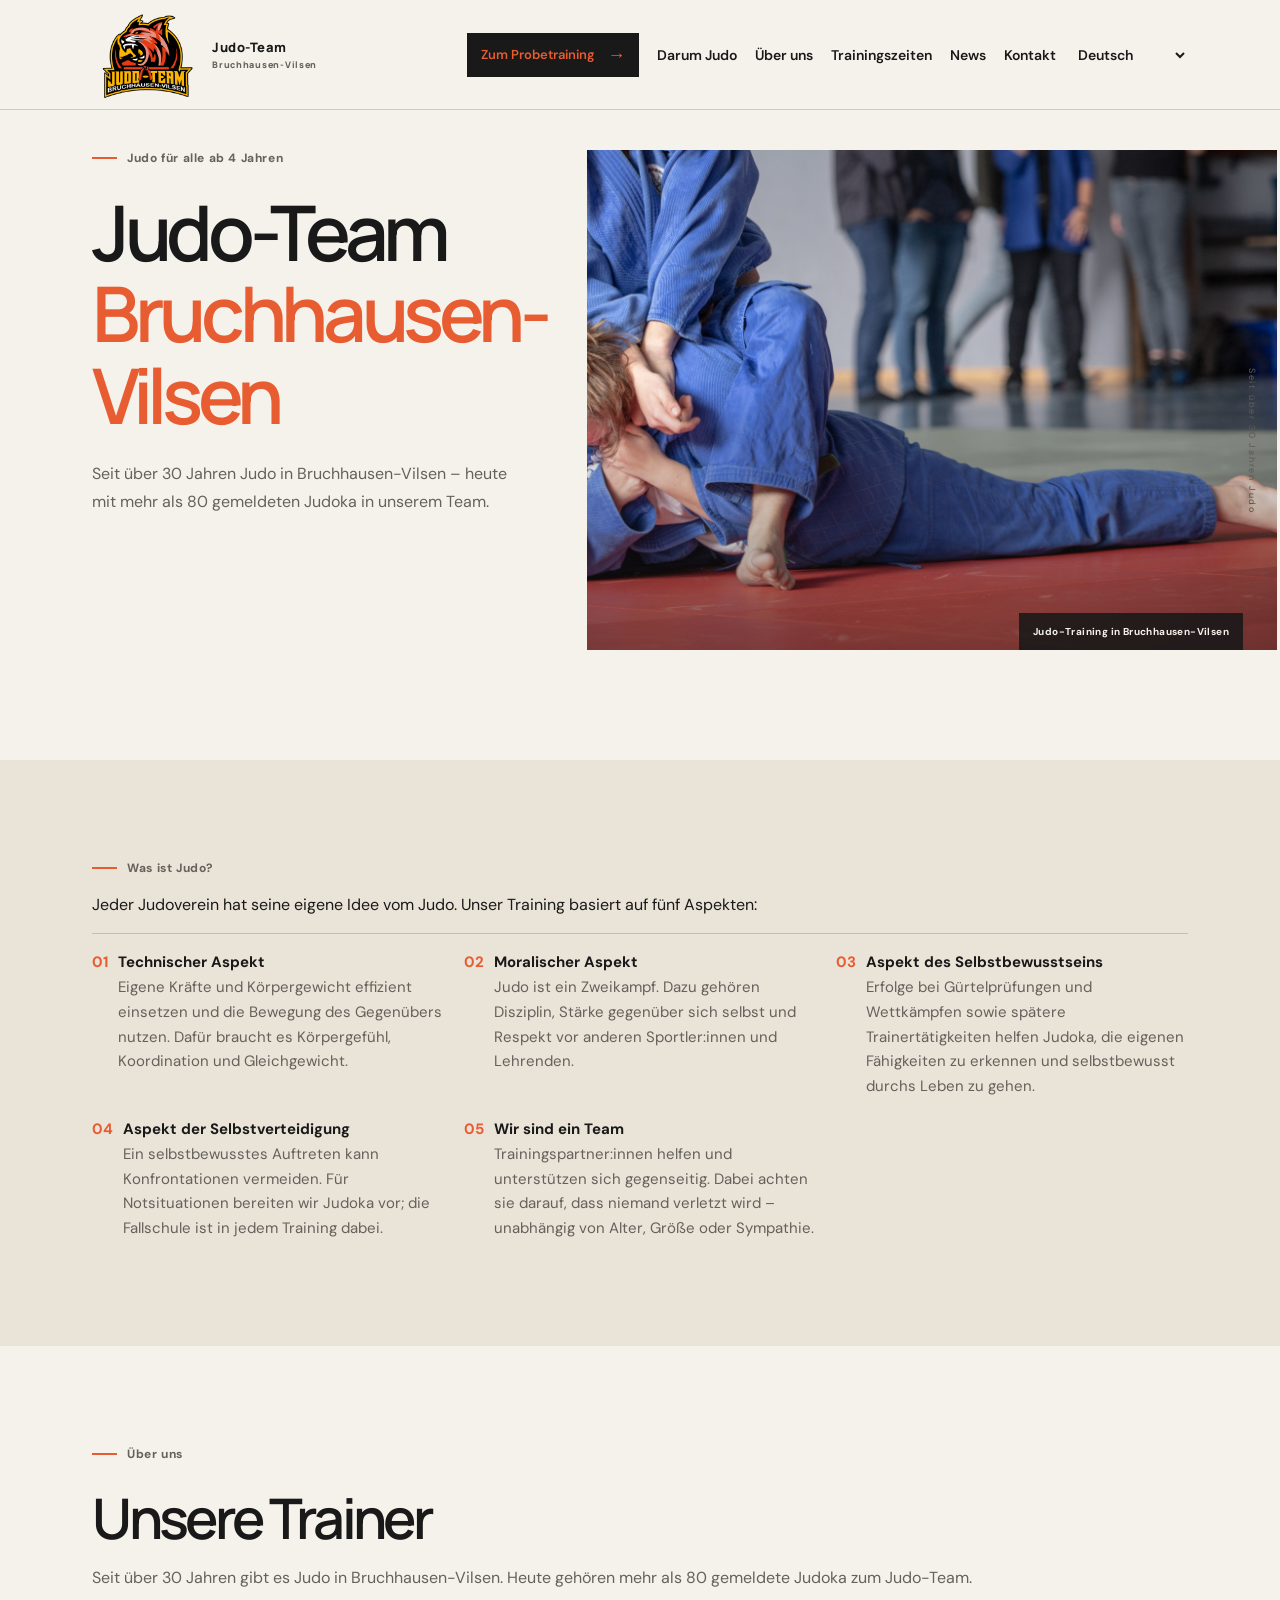
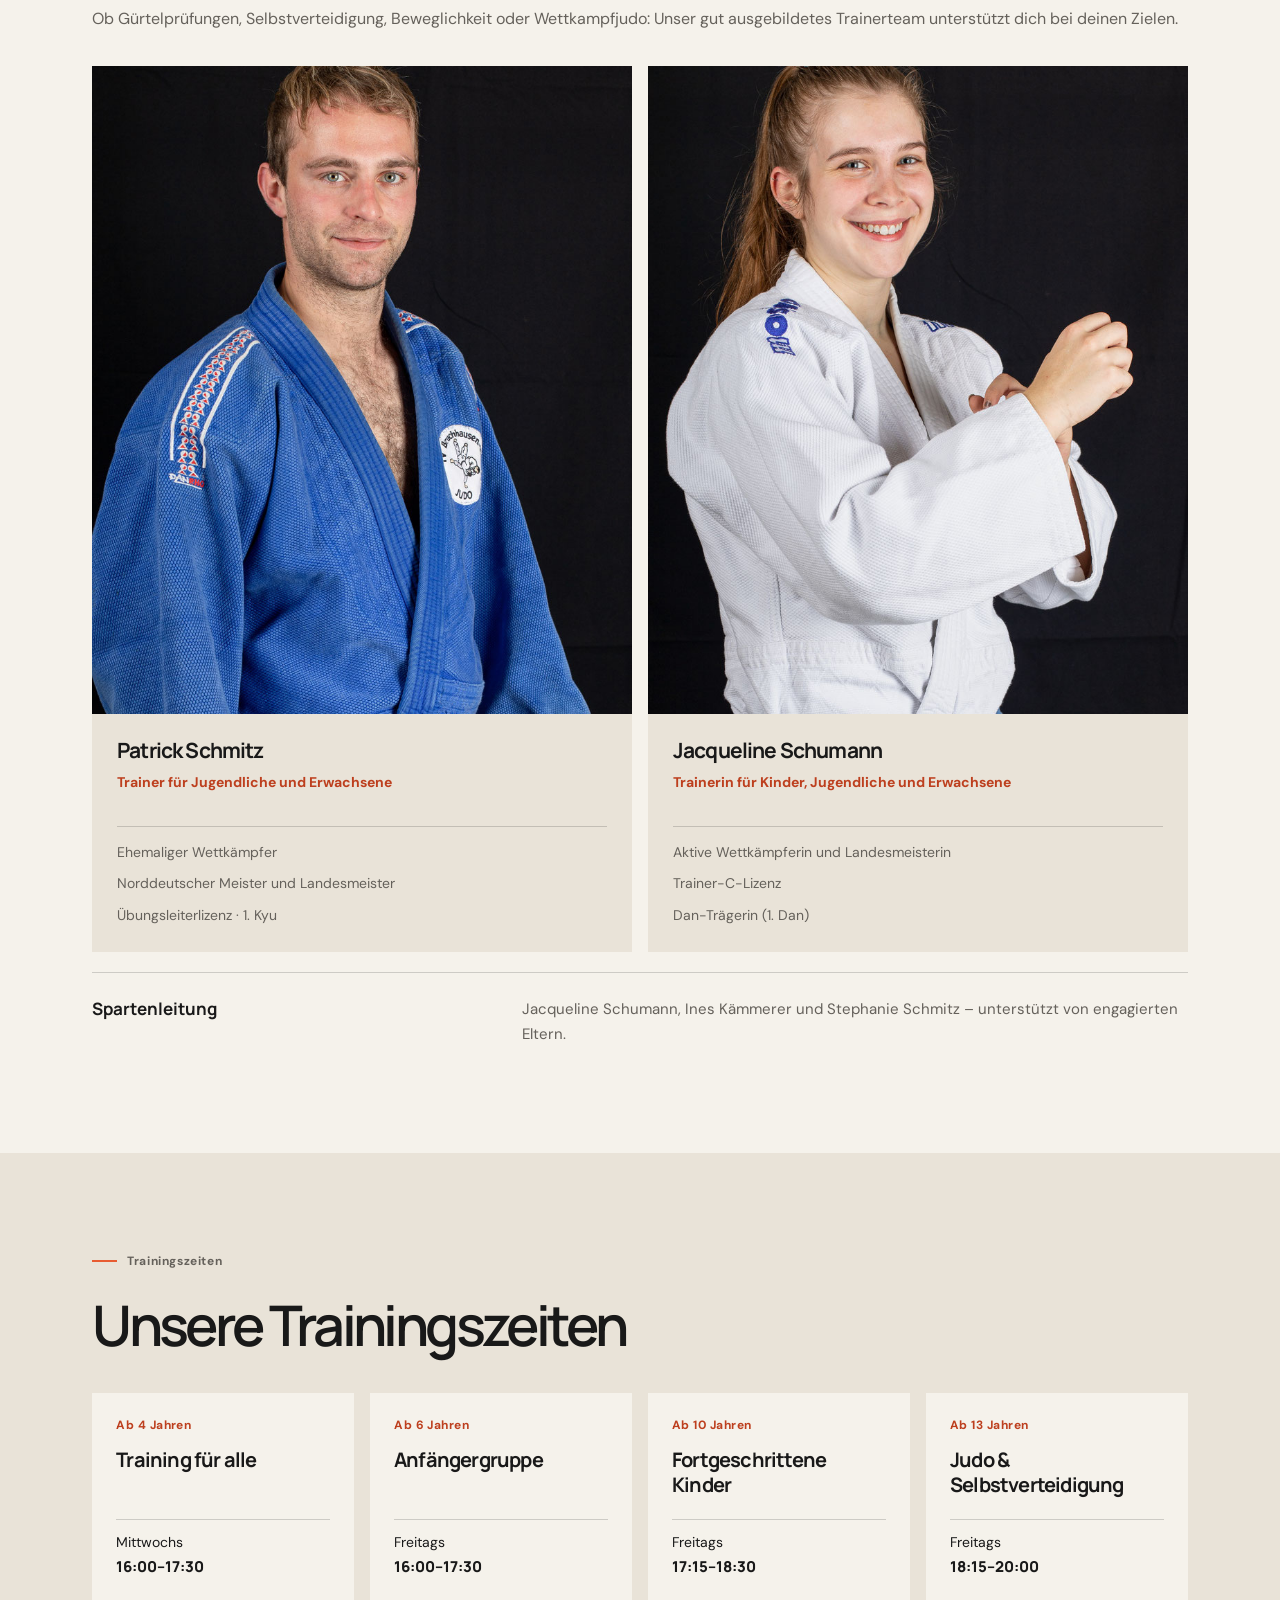
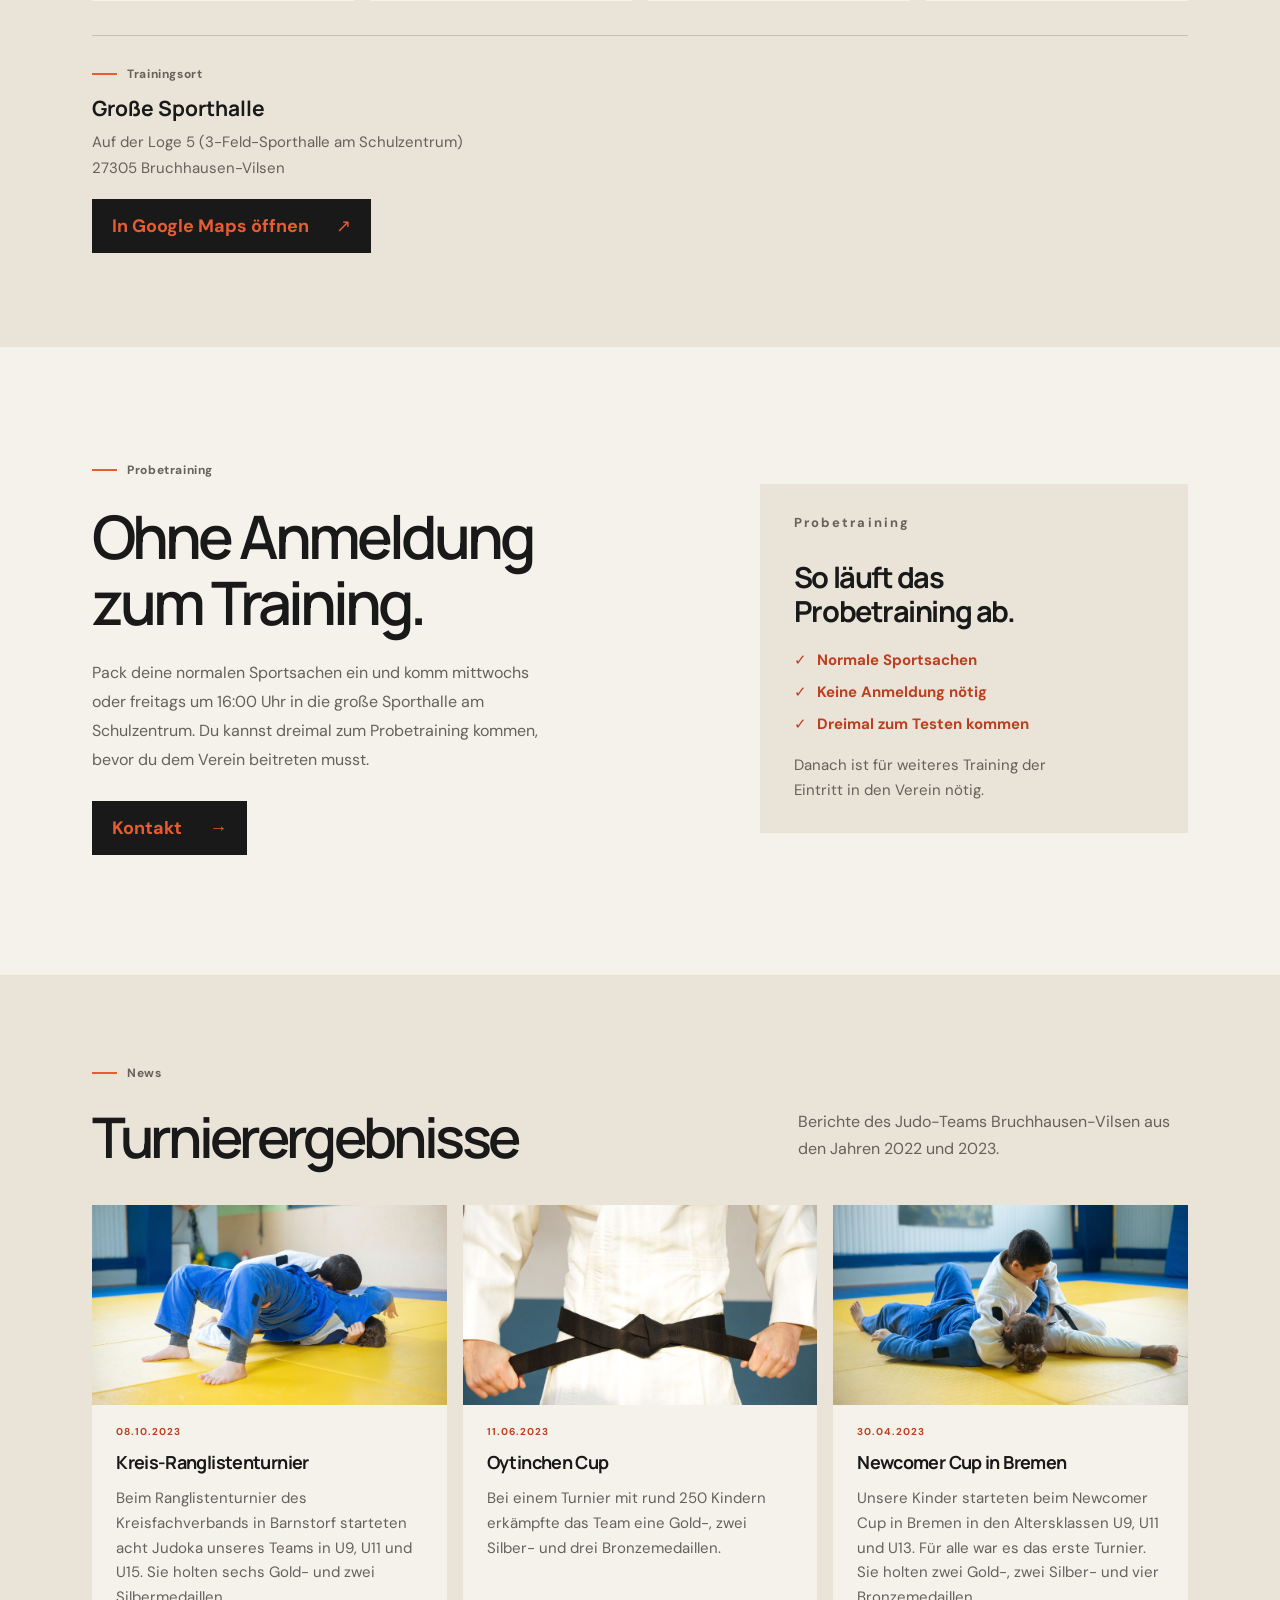
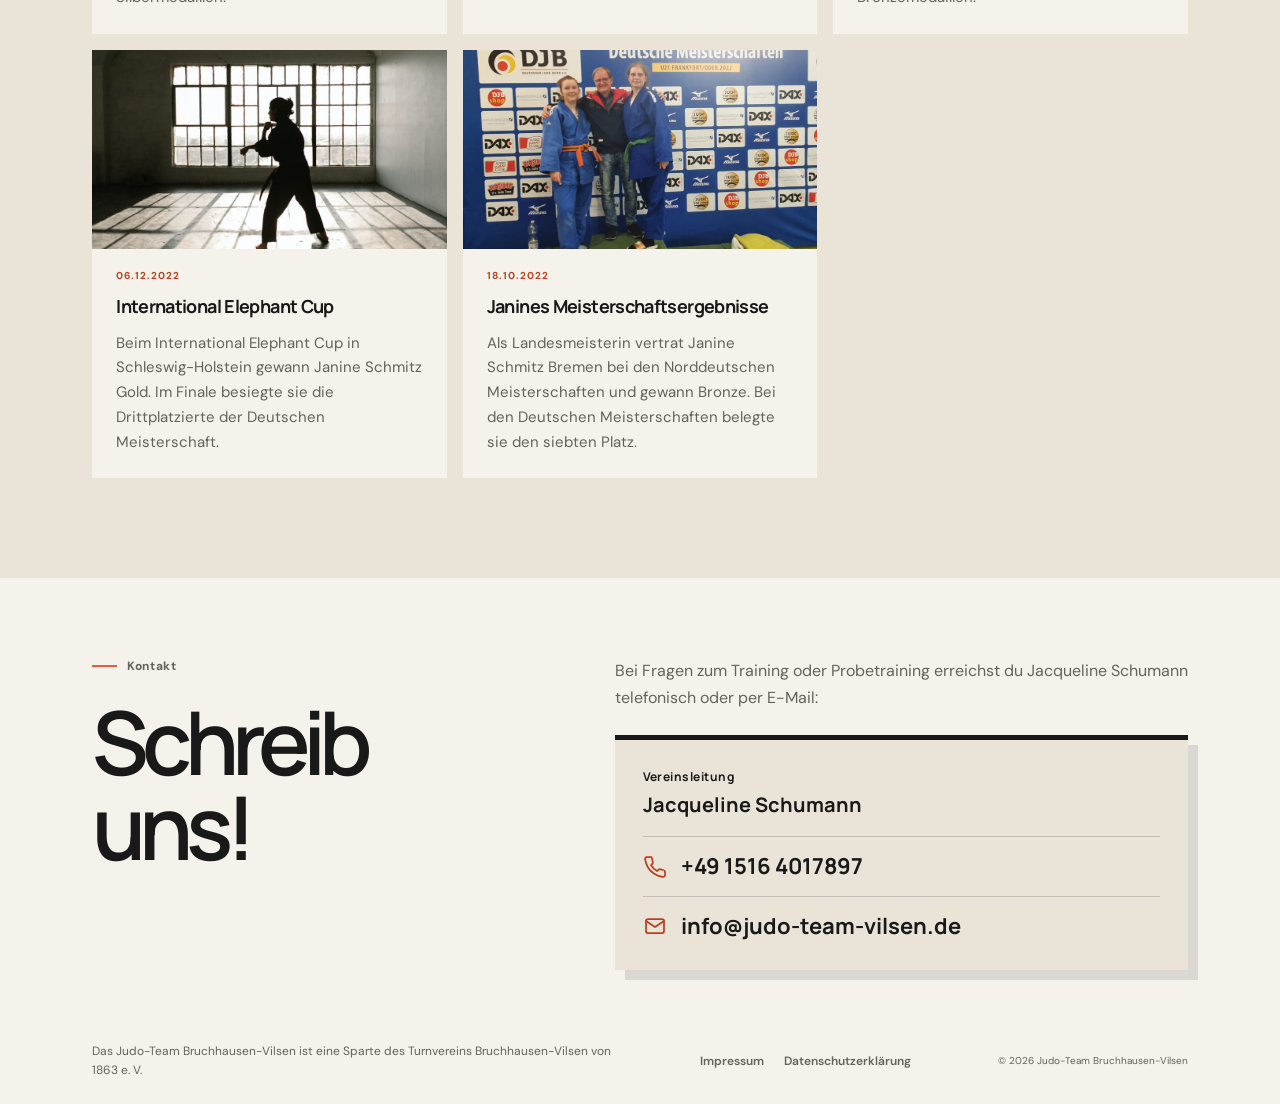
==== commit e4b4a2af: "Restore Judo intro and update navigation color Co-authored-by: Copilot <223556219+Copilot@users.nore" ====
--- a/index.html
+++ b/index.html
@@ -81,6 +81,10 @@
         <div class="section-wrap judo-layout">
           <div class="judo-copy" id="judo">
             <p class="eyebrow eyebrow-light"><span></span><span data-i18n="judoEyebrow">Was ist Judo?</span></p>
+            <p data-i18n="judoCopy">
+              Jeder Judoverein hat seine eigene Idee vom Judo. Unser Training
+              basiert auf fünf Aspekten:
+            </p>
             <div class="judo-points">
               <div><span>01</span><strong data-i18n="pointTechniqueTitle">Technischer Aspekt</strong><small data-i18n="pointTechniqueCopy">Eigene Kräfte und Körpergewicht effizient einsetzen und die Bewegung des Gegenübers nutzen. Dafür braucht es Körpergefühl, Koordination und Gleichgewicht.</small></div>
               <div><span>02</span><strong data-i18n="pointValuesTitle">Moralischer Aspekt</strong><small data-i18n="pointValuesCopy">Judo ist ein Zweikampf. Dazu gehören Disziplin, Stärke gegenüber sich selbst und Respekt vor anderen Sportler:innen und Lehrenden.</small></div>
--- a/styles.css
+++ b/styles.css
@@ -179,7 +179,7 @@
   padding: 10px 14px;
   border-bottom: 0;
   background: var(--ink);
-  color: var(--paper);
+  color: var(--orange);
   font-size: 13px;
   white-space: nowrap;
 }
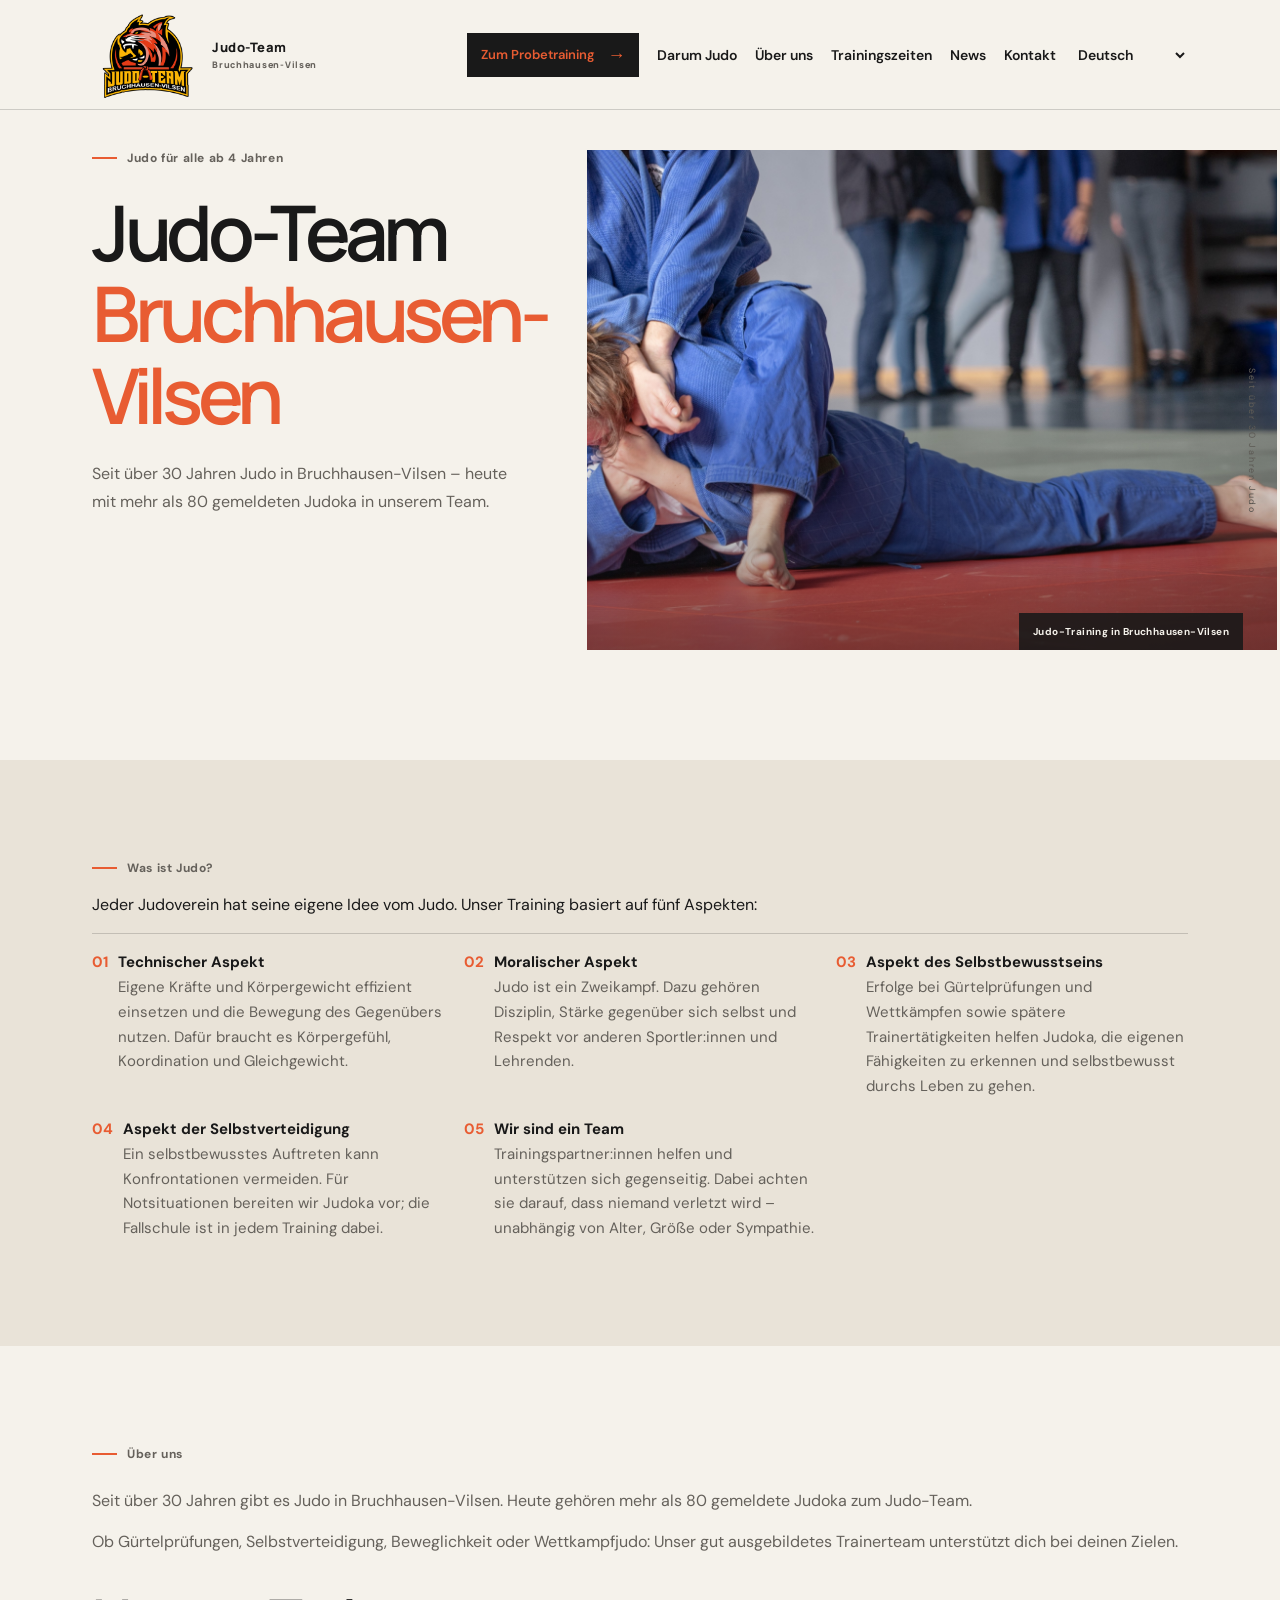
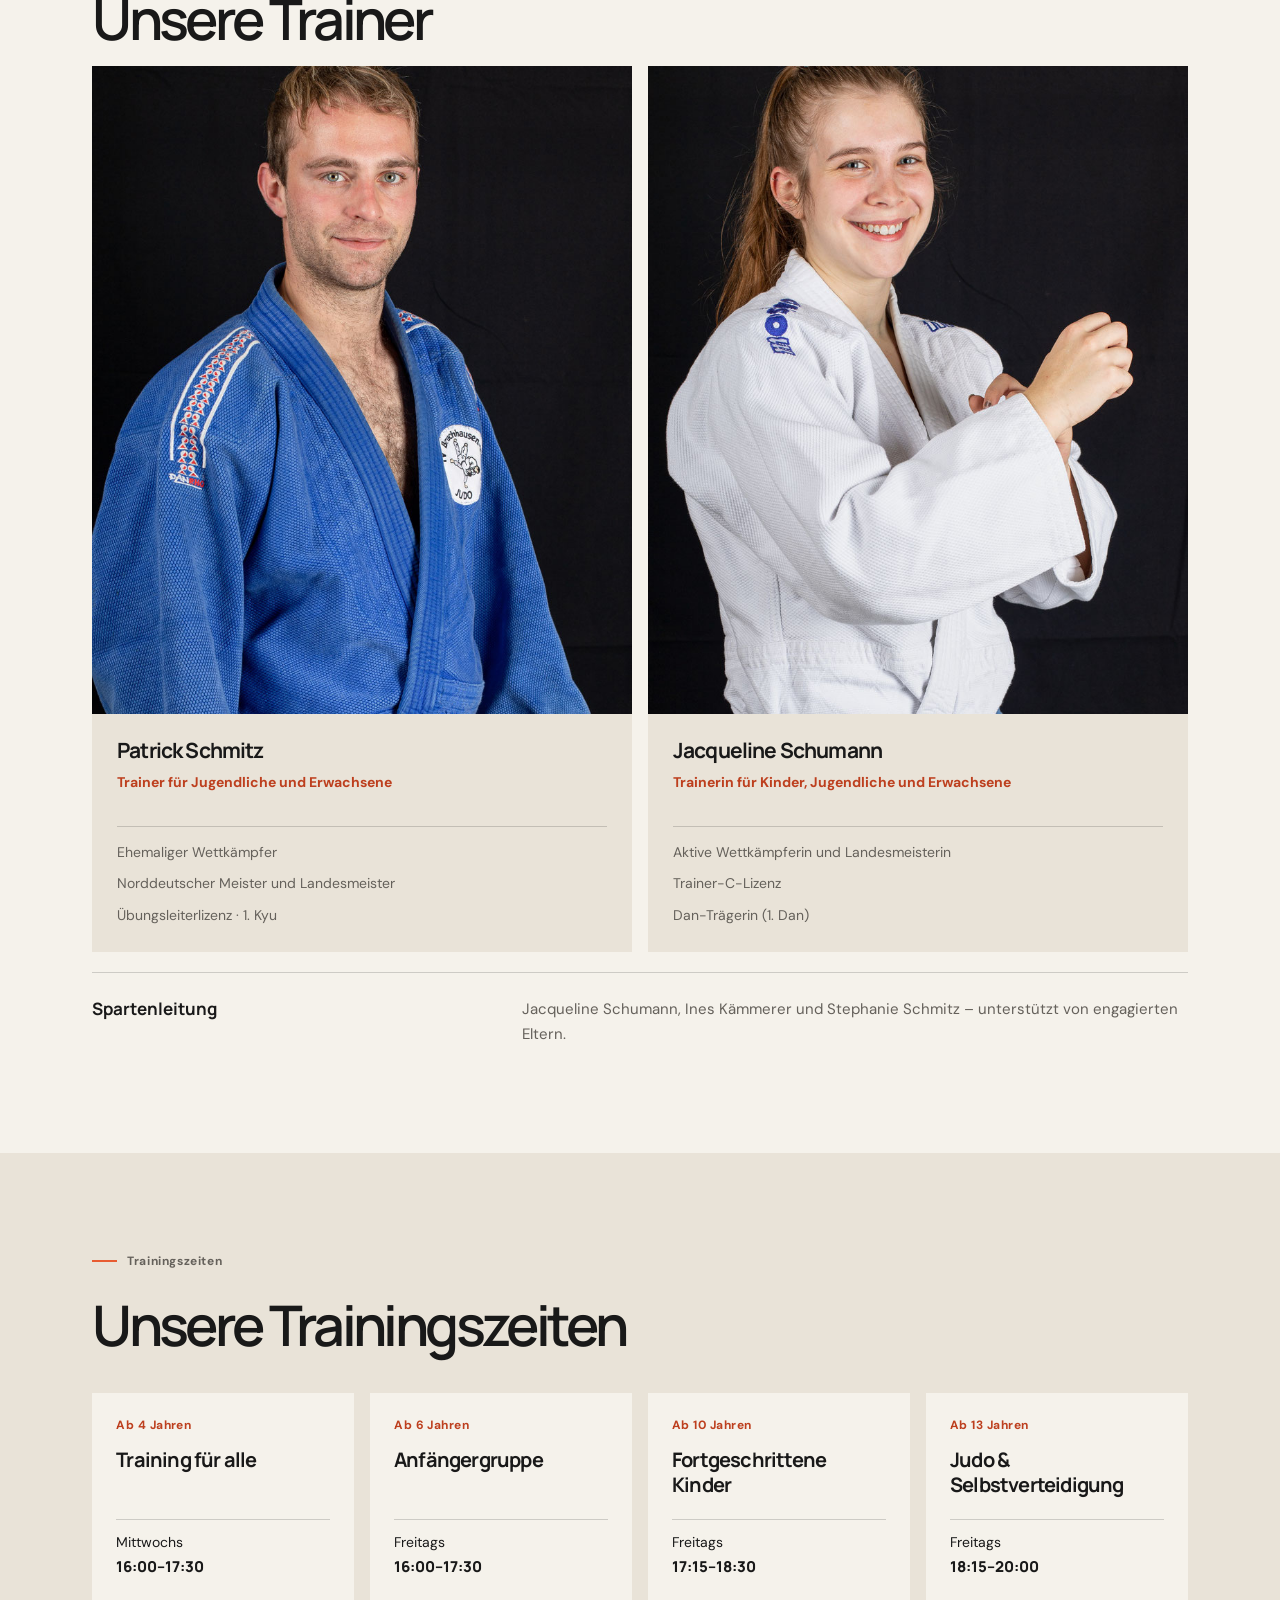
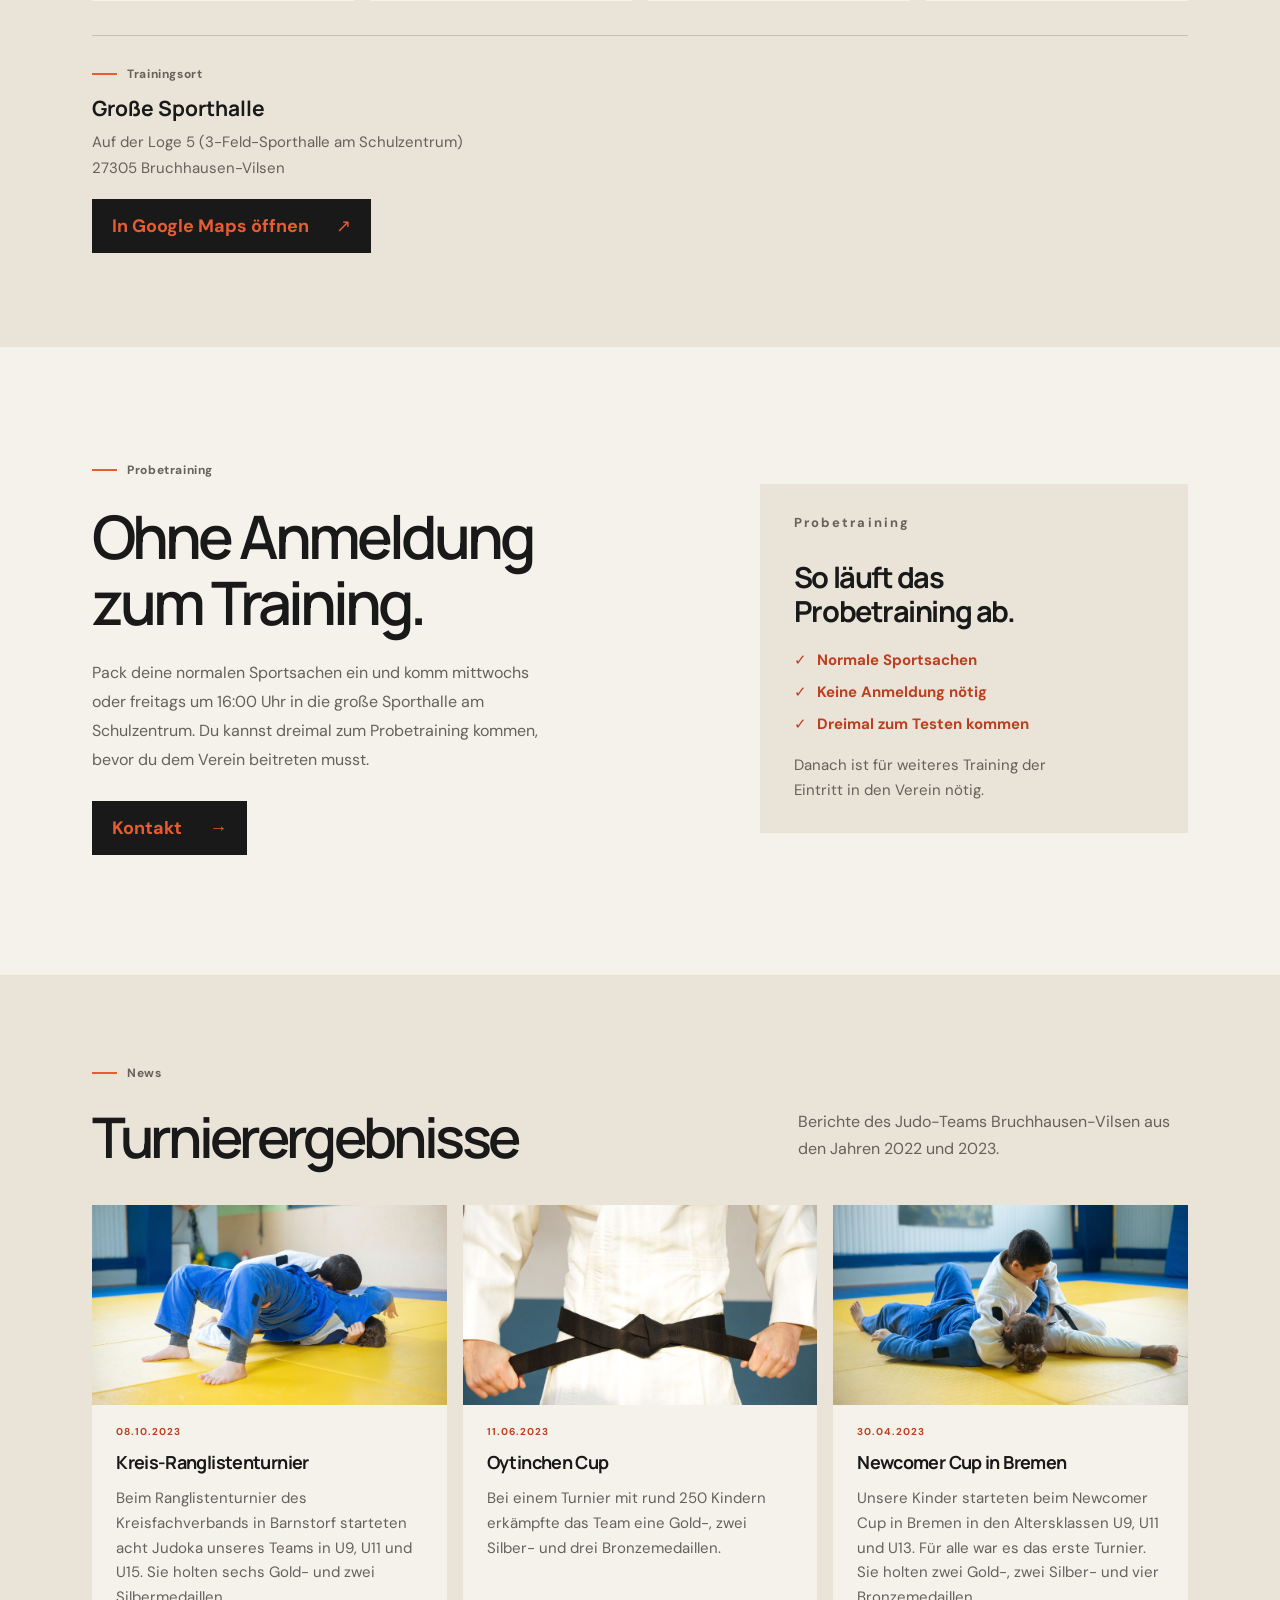
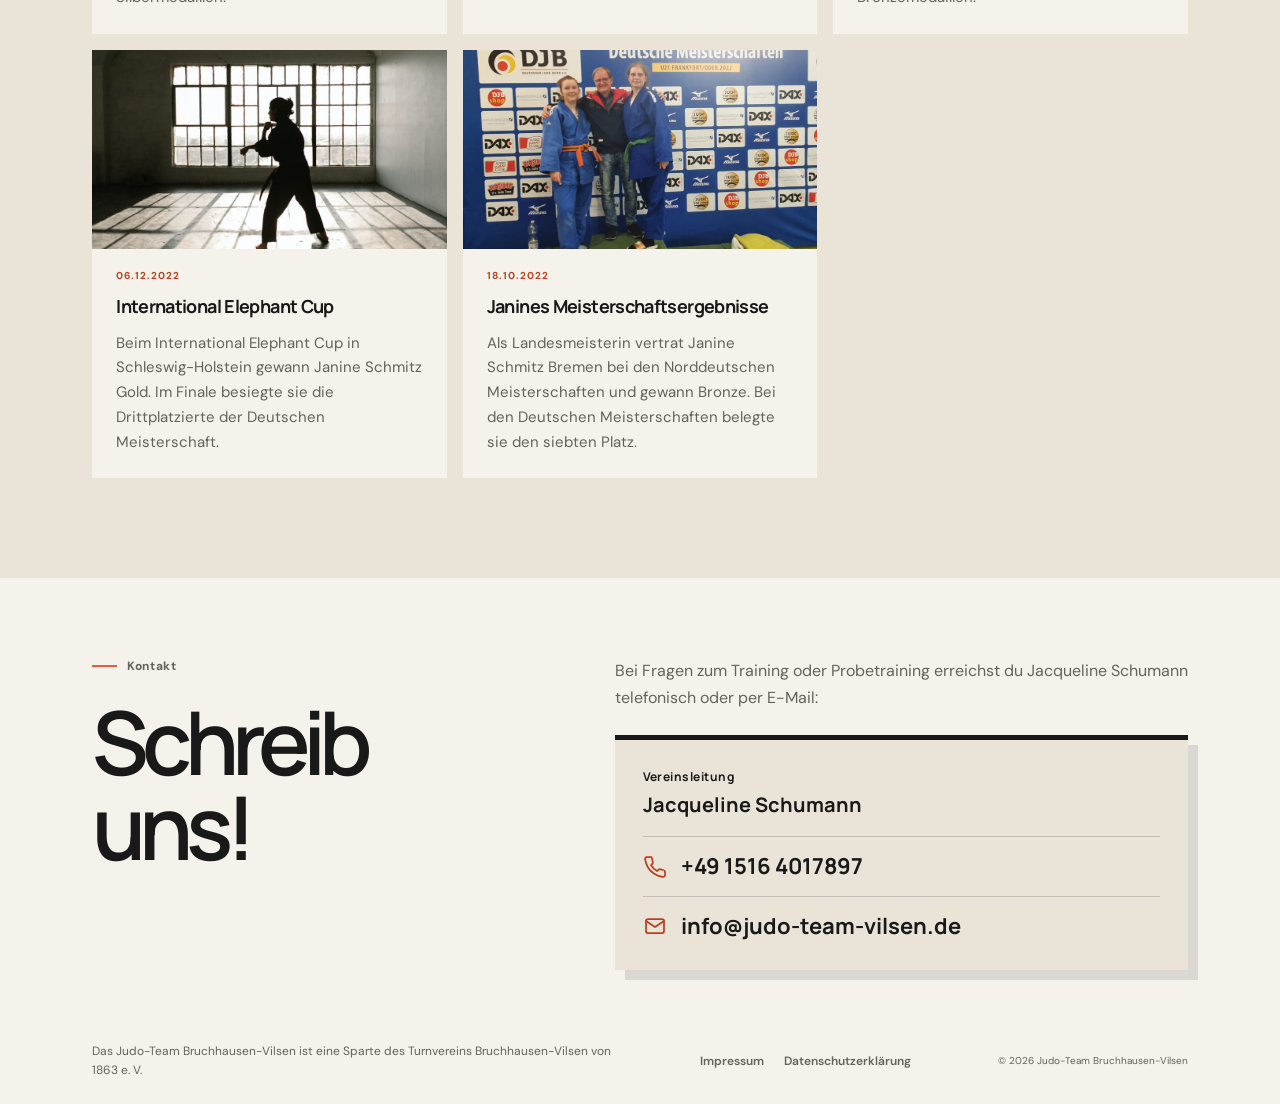
==== commit 7ac2bfd6: "Move club introduction above trainer heading Co-authored-by: Copilot <223556219+Copilot@users.norepl" ====
--- a/index.html
+++ b/index.html
@@ -101,19 +101,19 @@
           <div class="team-heading" id="verein">
             <div>
               <p class="eyebrow"><span></span><span data-i18n="introEyebrow">Über uns</span></p>
+              <div class="team-summary">
+                <p data-i18n="introCopySecond">
+                  Seit über 30 Jahren gibt es Judo in Bruchhausen-Vilsen. Heute
+                  gehören mehr als 80 gemeldete Judoka zum Judo-Team.
+                </p>
+                <p data-i18n="introCopyFirst">
+                  Ob Gürtelprüfungen, Selbstverteidigung, Beweglichkeit oder
+                  Wettkampfjudo: Unser gut ausgebildetes Trainerteam unterstützt dich
+                  bei deinen Zielen.
+                </p>
+              </div>
               <h2 data-i18n="teamTitle">Unsere Trainer</h2>
             </div>
-          </div>
-          <div class="team-summary">
-            <p data-i18n="introCopySecond">
-              Seit über 30 Jahren gibt es Judo in Bruchhausen-Vilsen. Heute
-              gehören mehr als 80 gemeldete Judoka zum Judo-Team.
-            </p>
-            <p data-i18n="introCopyFirst">
-              Ob Gürtelprüfungen, Selbstverteidigung, Beweglichkeit oder
-              Wettkampfjudo: Unser gut ausgebildetes Trainerteam unterstützt dich
-              bei deinen Zielen.
-            </p>
           </div>
           <div class="trainer-grid">
             <article class="trainer-card">
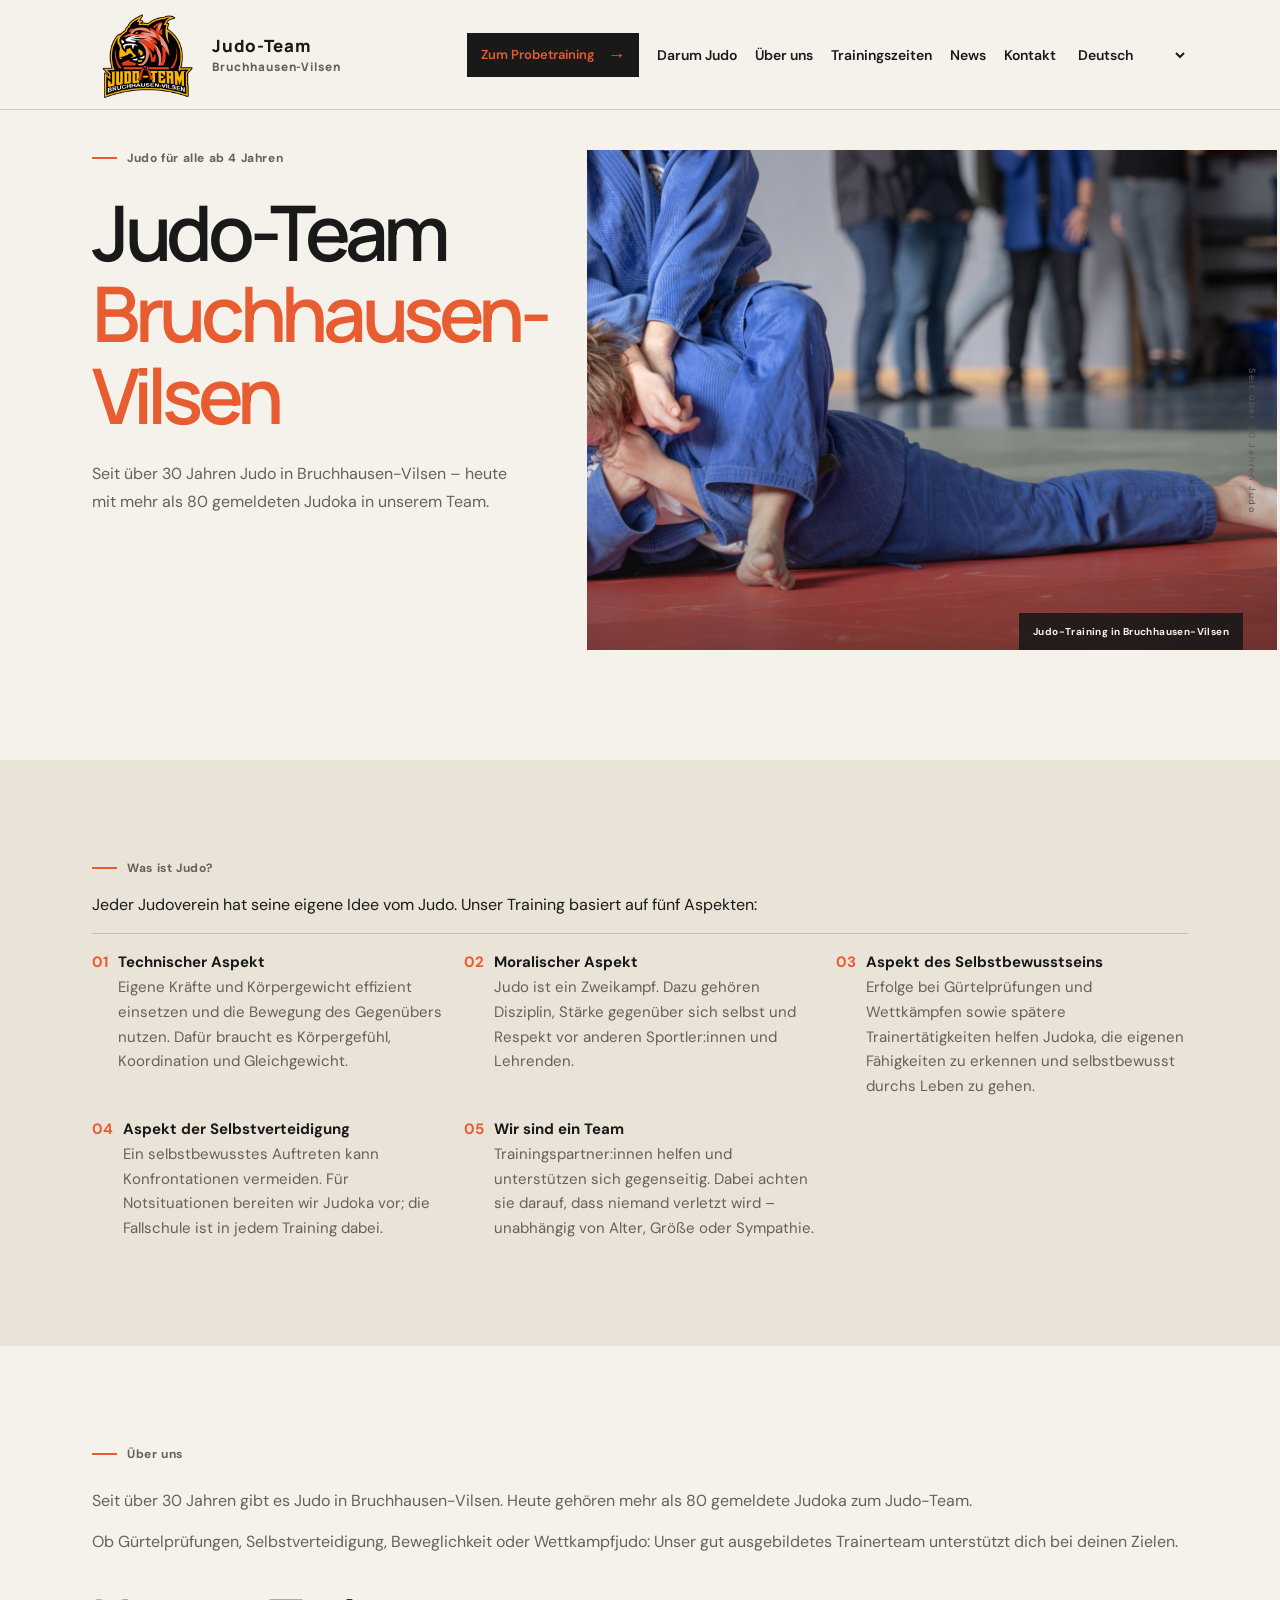
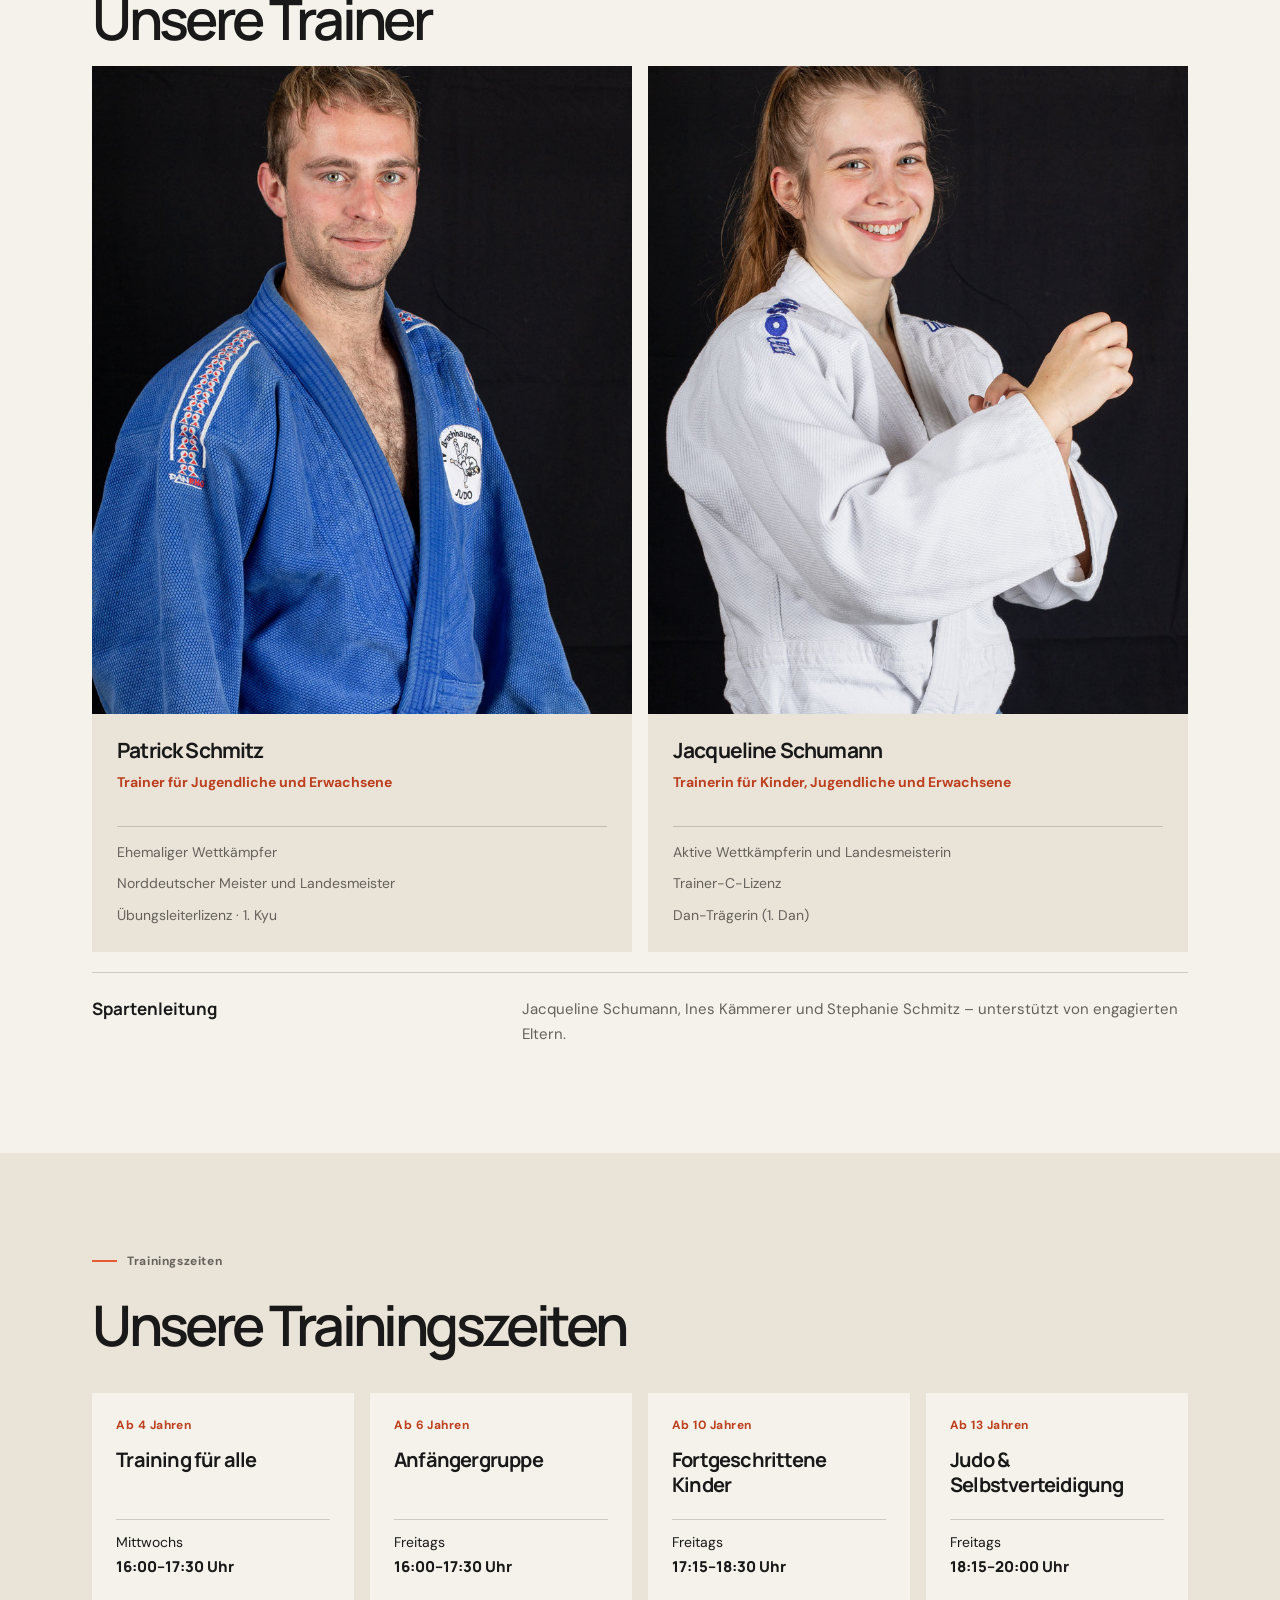
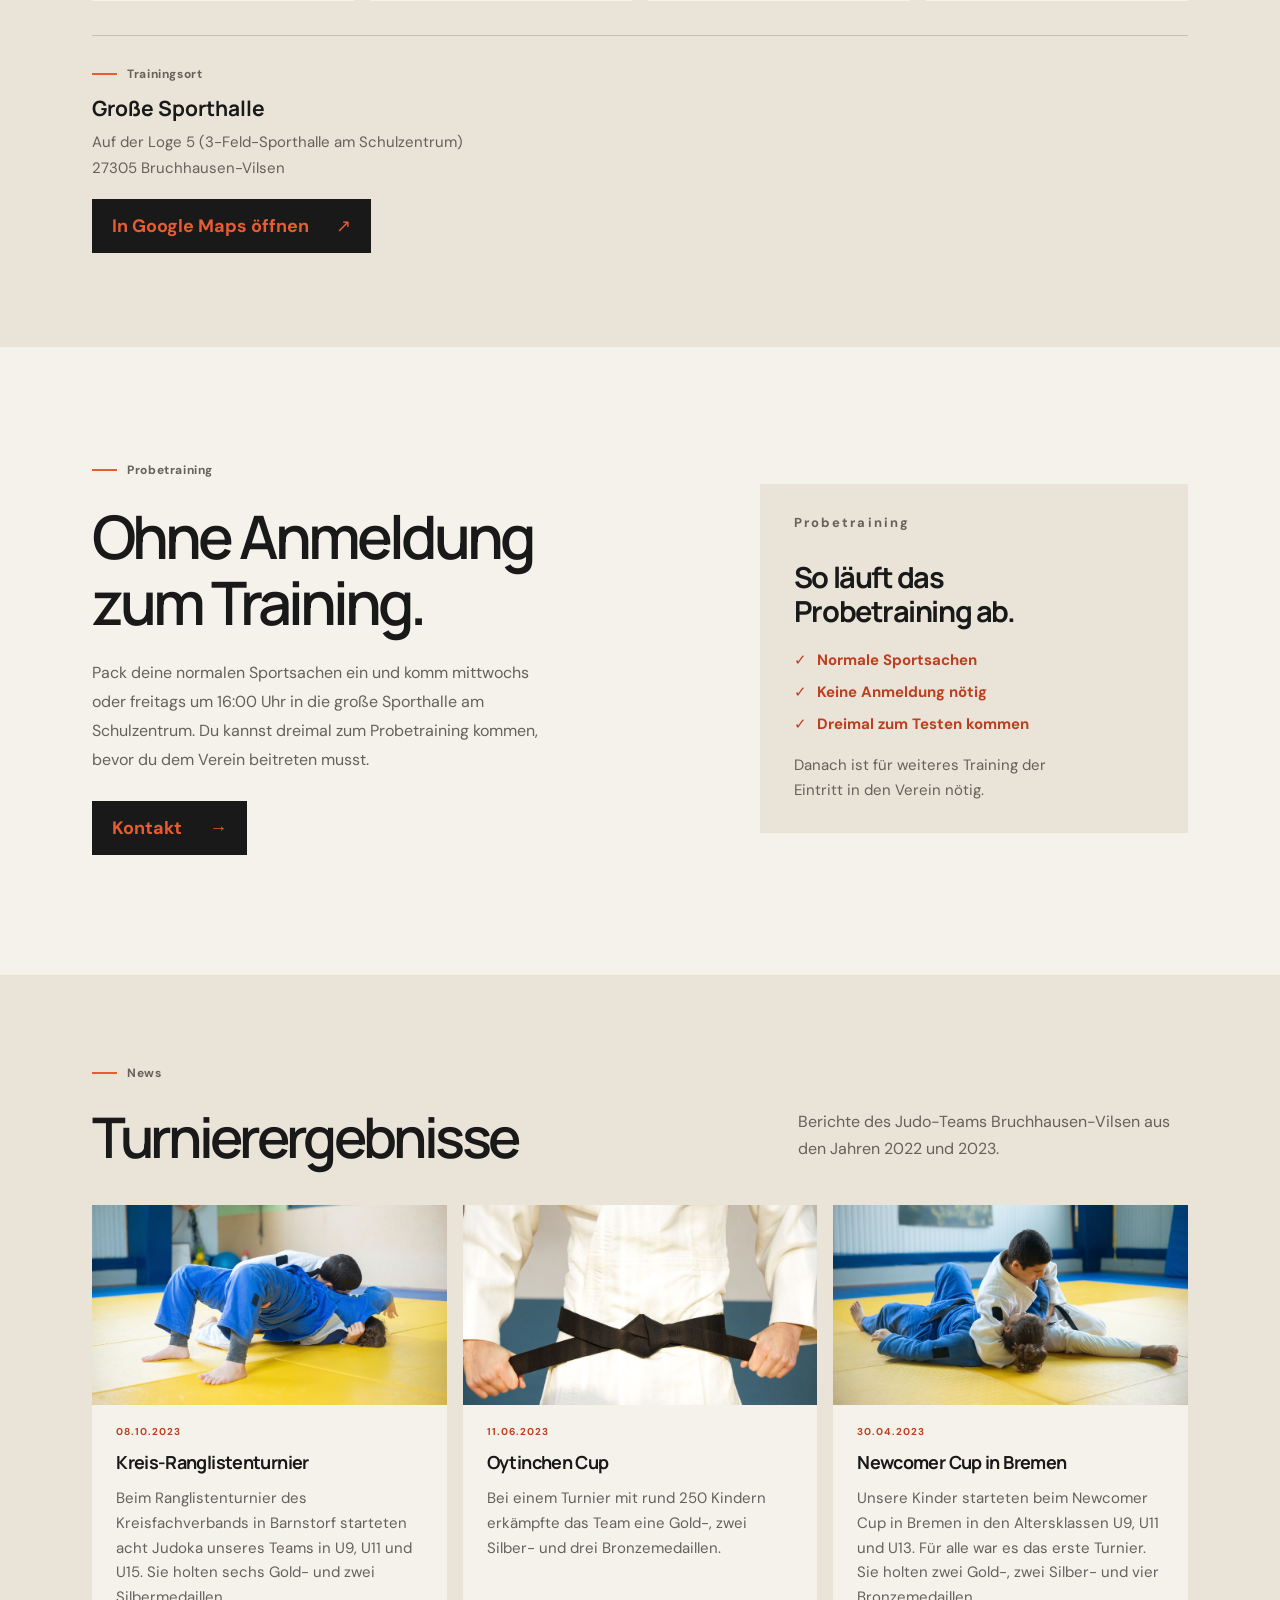
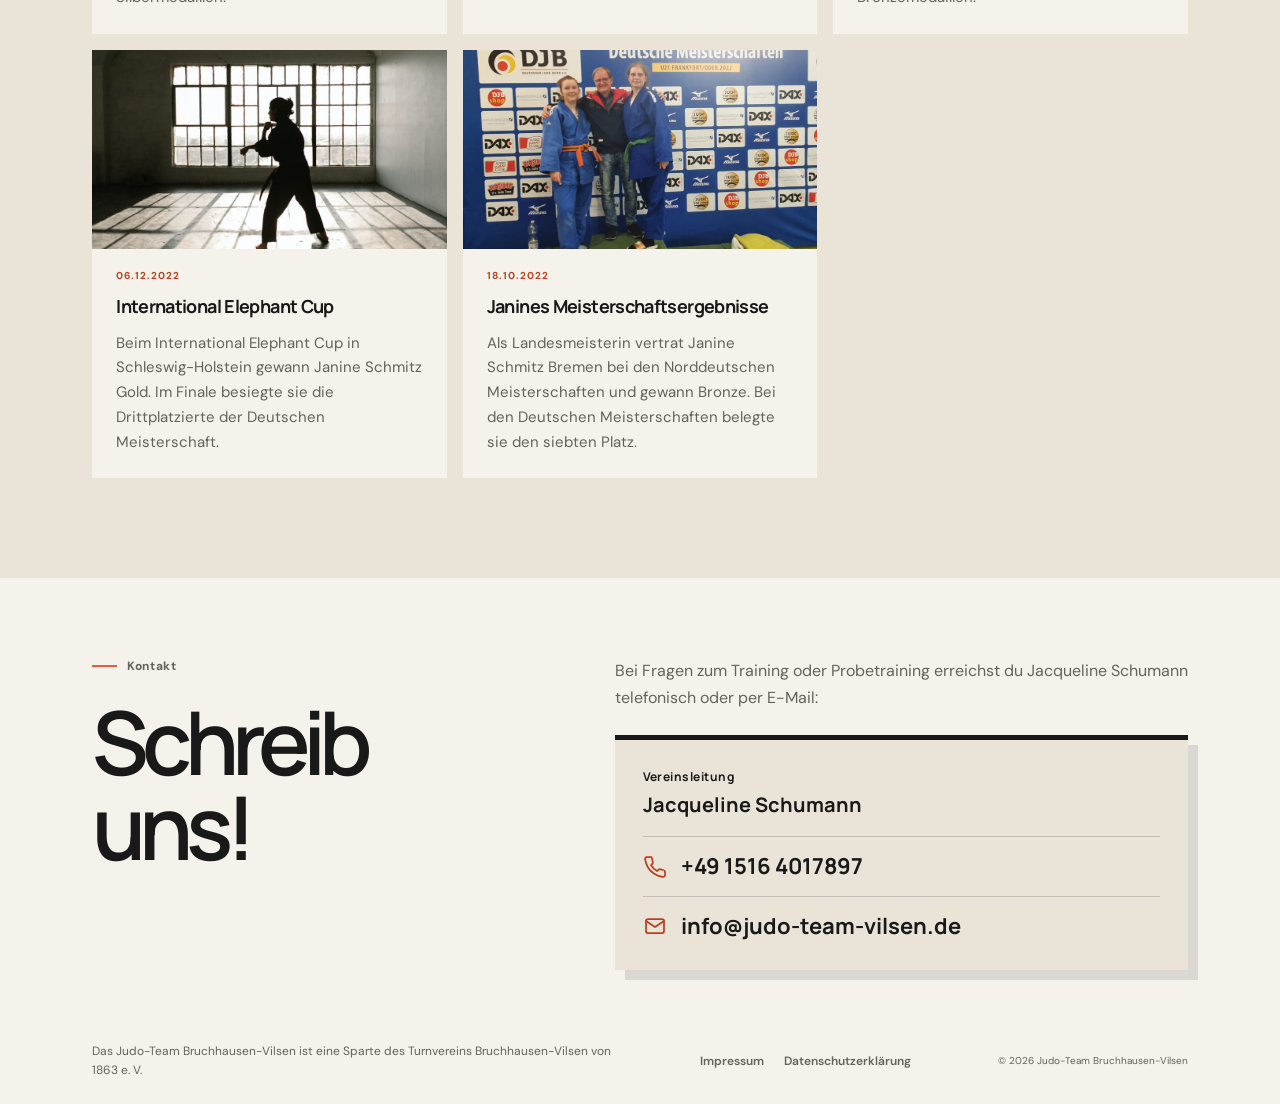
==== commit 614636c5: "Add editable tournament results gallery Co-authored-by: Copilot <223556219+Copilot@users.noreply.git" ====
--- a/index.html
+++ b/index.html
@@ -10,6 +10,7 @@
       data-i18n-content="pageDescription"
     >
     <title data-i18n="pageTitle">Judo-Team Bruchhausen-Vilsen</title>
+    <link rel="icon" type="image/png" href="assets/club-logo.png">
     <link rel="stylesheet" href="styles.css">
     <script src="legal-translations.js" defer></script>
     <script src="script.js" defer></script>
@@ -161,22 +162,22 @@
             <article class="training-card">
               <p class="training-age" data-i18n="trainingAgeAll">Ab 4 Jahren</p>
               <h3 data-i18n="trainingGroupAll">Training für alle</h3>
-              <div class="training-schedule"><span data-i18n="weekdayWednesday">Mittwochs</span><time datetime="16:00">16:00–17:30</time></div>
+              <div class="training-schedule"><span data-i18n="weekdayWednesday">Mittwochs</span><time datetime="16:00">16:00–17:30 Uhr</time></div>
             </article>
             <article class="training-card">
               <p class="training-age" data-i18n="trainingAgeBeginners">Ab 6 Jahren</p>
               <h3 data-i18n="trainingGroupBeginners">Anfängergruppe</h3>
-              <div class="training-schedule"><span data-i18n="weekdayFriday">Freitags</span><time datetime="16:00">16:00–17:30</time></div>
+              <div class="training-schedule"><span data-i18n="weekdayFriday">Freitags</span><time datetime="16:00">16:00–17:30 Uhr</time></div>
             </article>
             <article class="training-card">
               <p class="training-age" data-i18n="trainingAgeAdvanced">Ab 10 Jahren</p>
               <h3 data-i18n="trainingGroupAdvanced">Fortgeschrittene Kinder</h3>
-              <div class="training-schedule"><span data-i18n="weekdayFriday">Freitags</span><time datetime="17:15">17:15–18:30</time></div>
+              <div class="training-schedule"><span data-i18n="weekdayFriday">Freitags</span><time datetime="17:15">17:15–18:30 Uhr</time></div>
             </article>
             <article class="training-card">
               <p class="training-age" data-i18n="trainingAgeAdults">Ab 13 Jahren</p>
               <h3 data-i18n="trainingGroupAdults">Judo & Selbstverteidigung</h3>
-              <div class="training-schedule"><span data-i18n="weekdayFriday">Freitags</span><time datetime="18:15">18:15–20:00</time></div>
+              <div class="training-schedule"><span data-i18n="weekdayFriday">Freitags</span><time datetime="18:15">18:15–20:00 Uhr</time></div>
             </article>
           </div>
 
--- a/styles.css
+++ b/styles.css
@@ -130,7 +130,7 @@
 
 .brand-name {
   font-family: "Manrope", sans-serif;
-  font-size: 13px;
+  font-size: 16.9px;
   font-weight: 800;
   letter-spacing: 0.04em;
 }
@@ -139,7 +139,7 @@
   display: block;
   margin-top: 2px;
   color: var(--muted);
-  font-size: 9px;
+  font-size: 11.7px;
   letter-spacing: 0.08em;
 }
 
